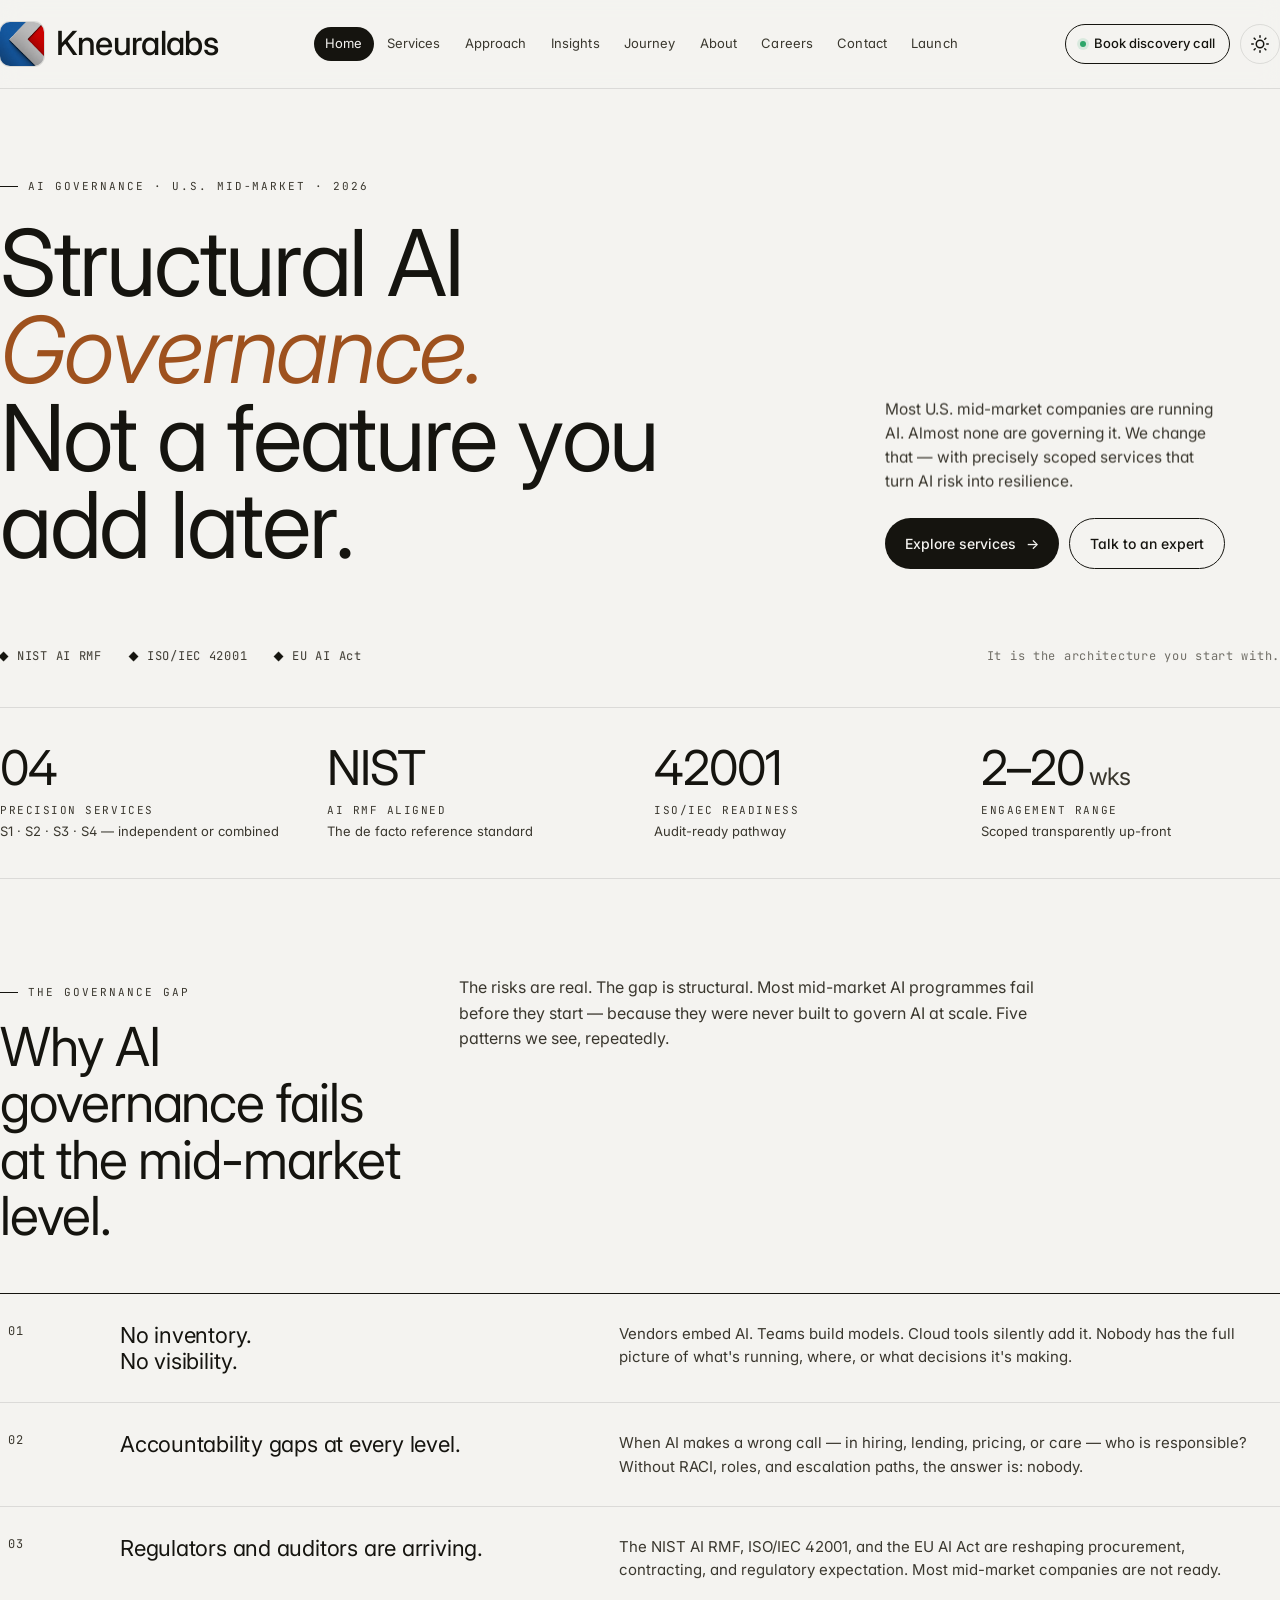
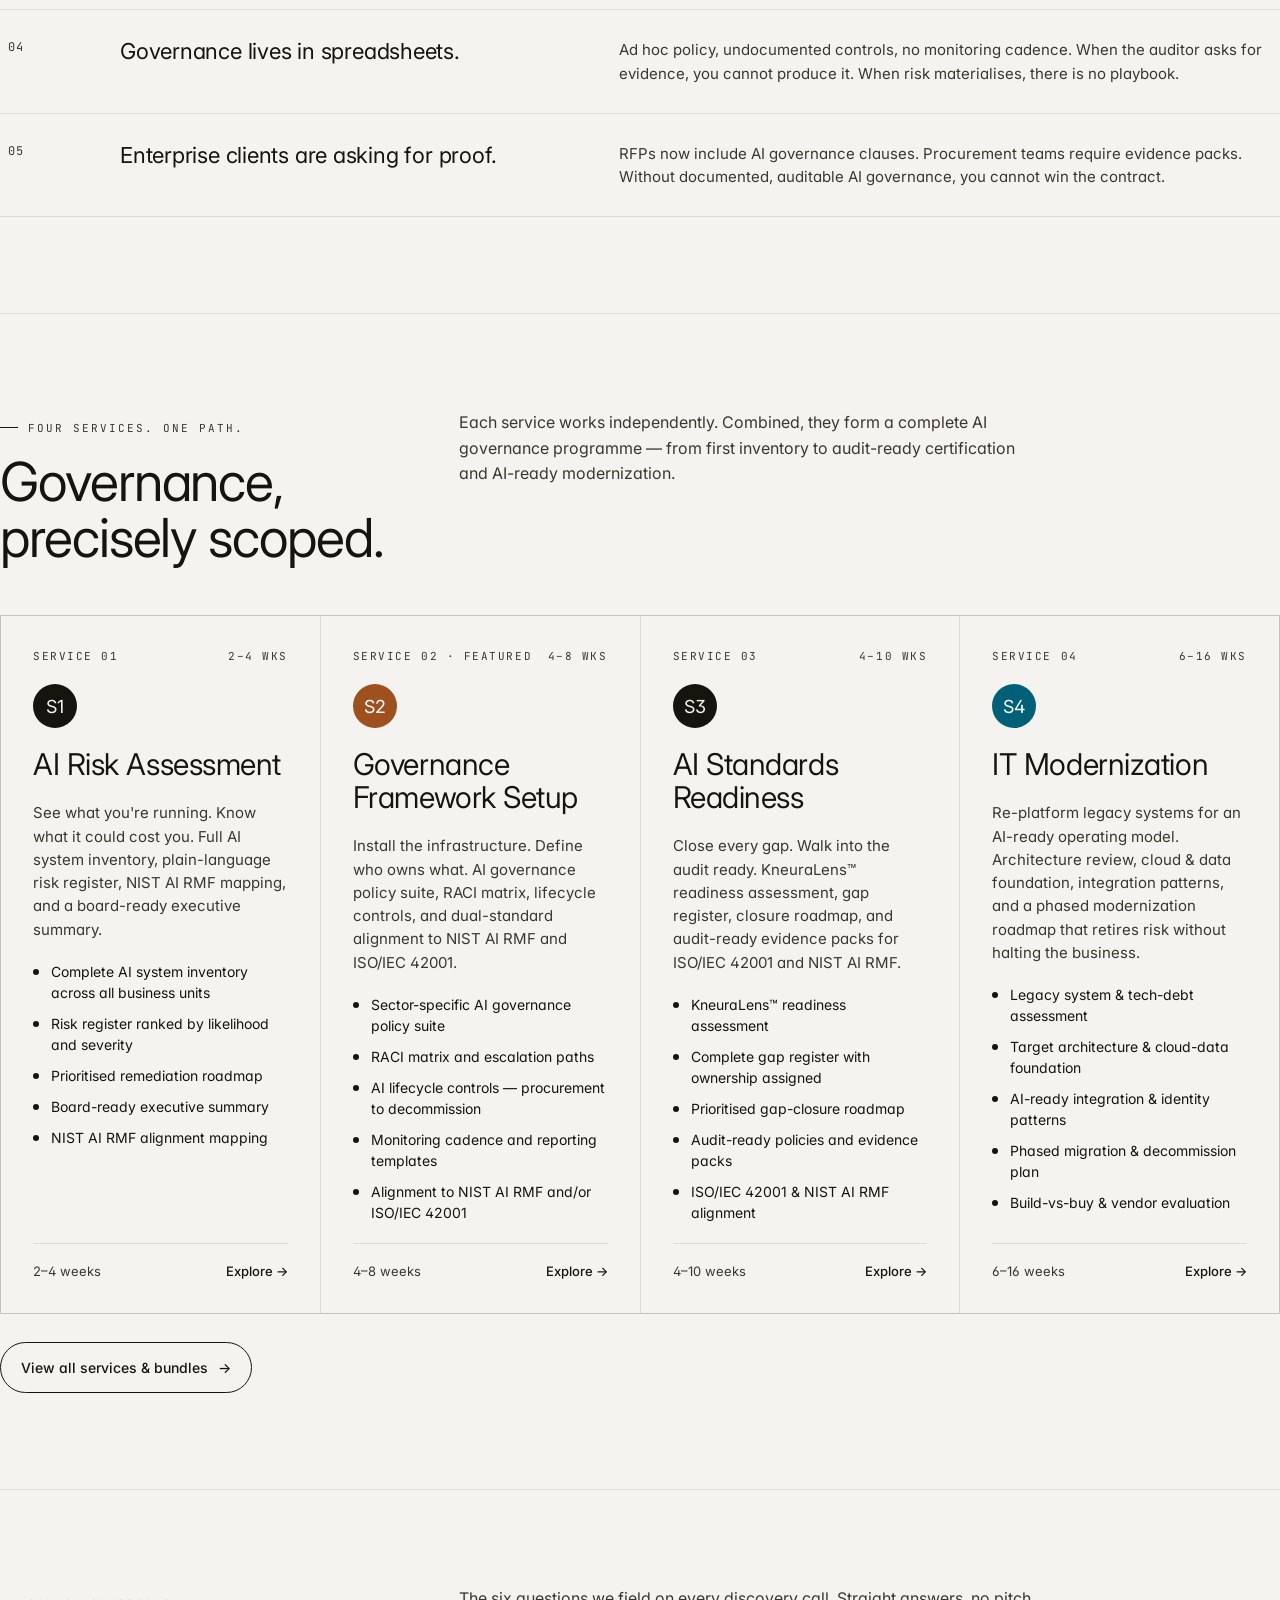
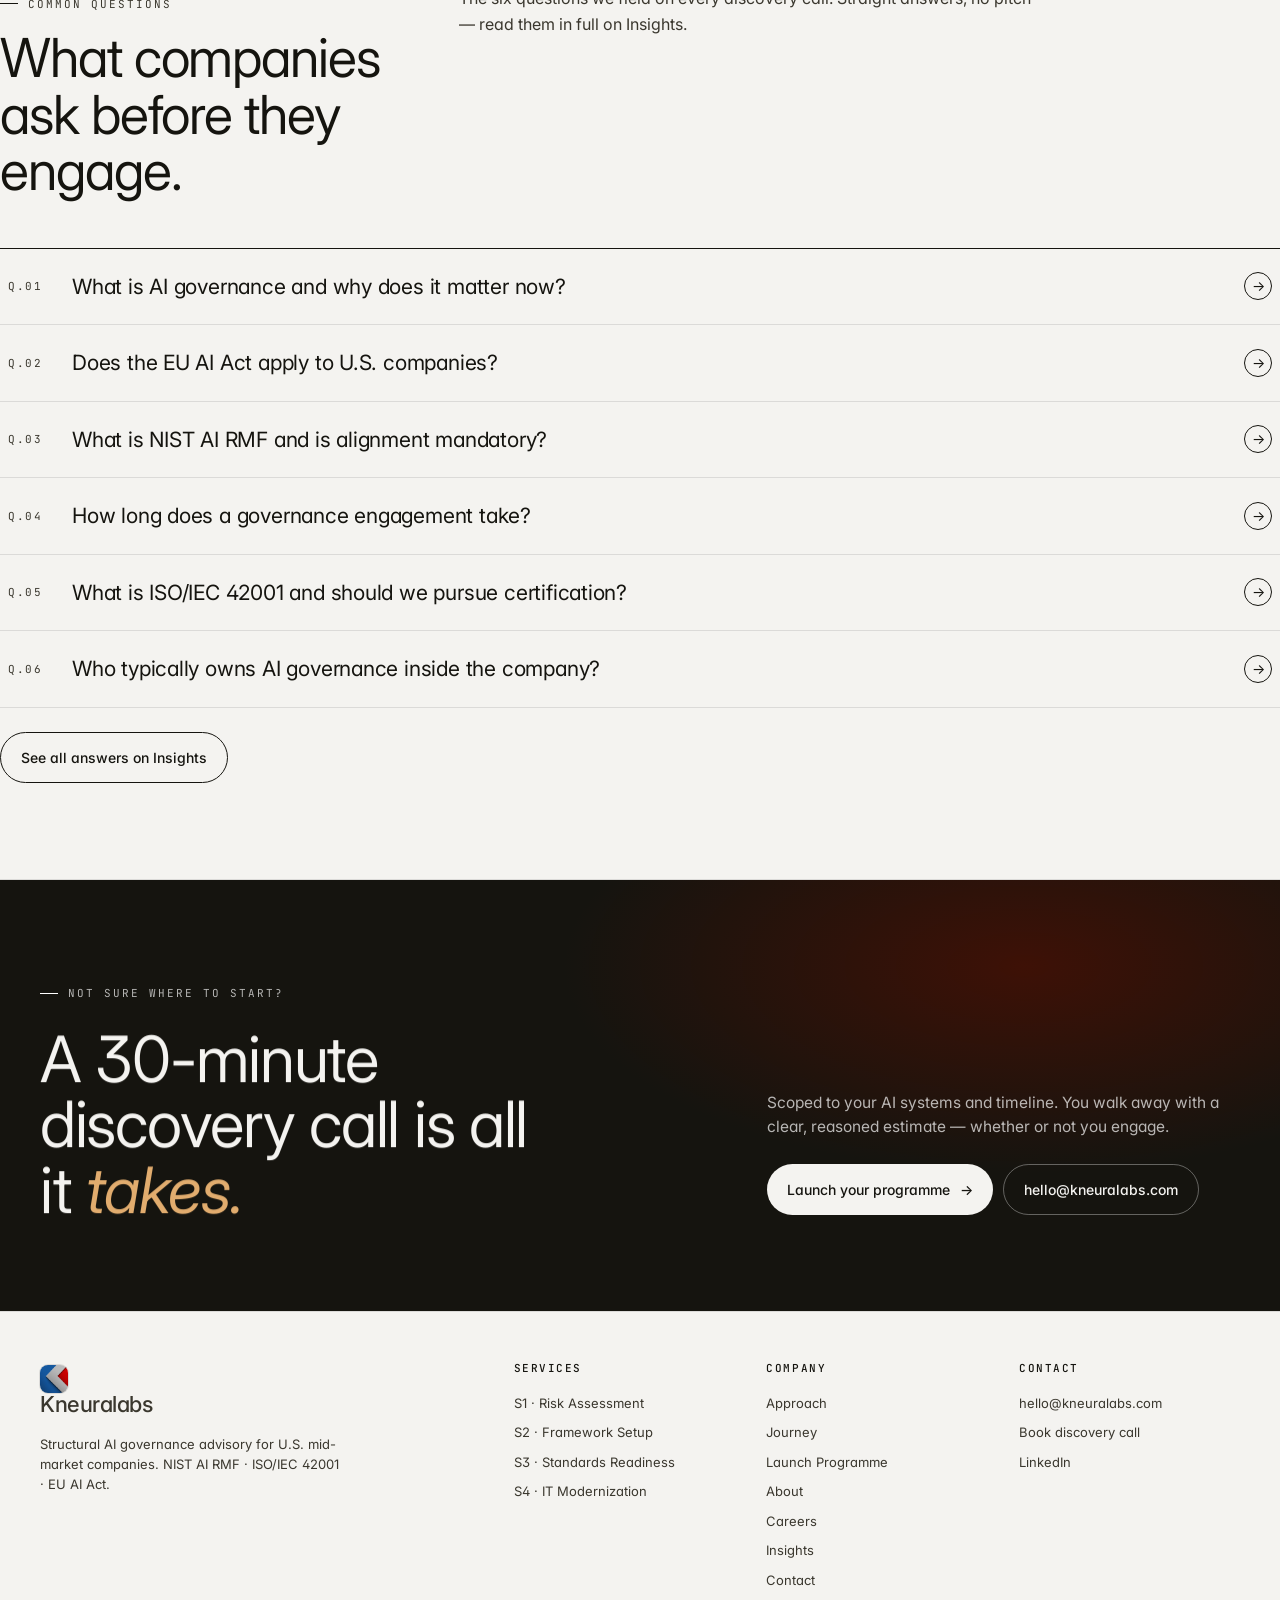
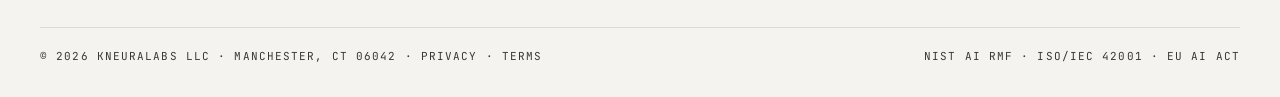
==== index.html @ 8d3093a5 "Redesign homepage Common questions as a scannable question index" ====
<!DOCTYPE html>
<html lang="en">
<head>
  <meta charset="UTF-8" />
  <script>!function(){try{var s=localStorage.getItem("theme");document.documentElement.setAttribute("data-theme",s||(window.matchMedia("(prefers-color-scheme: dark)").matches?"dark":"light"))}catch(e){document.documentElement.setAttribute("data-theme","light")}}()</script>
  <meta name="viewport" content="width=device-width, initial-scale=1.0, viewport-fit=cover" />
  <title>Kneuralabs | AI Governance Consulting for U.S. Mid-Market — NIST AI RMF · ISO/IEC 42001 · EU AI Act</title>
  <meta name="description" content="Kneuralabs is a structural AI governance advisory for U.S. mid-market companies. Four precisely scoped services — AI Risk Assessment, Governance Framework Setup, AI Standards Readiness, and IT Modernization — aligned to NIST AI RMF, ISO/IEC 42001, and the EU AI Act. Engagements 2–20 weeks, scoped transparently." />
  <meta name="keywords" content="AI governance, AI governance consulting, AI risk assessment, NIST AI RMF, ISO/IEC 42001, EU AI Act, AI governance framework, AI compliance, mid-market AI consulting, AI audit readiness, responsible AI, IT modernization" />
  <meta name="author" content="Kneuralabs LLC" />
  <meta name="robots" content="index, follow, max-image-preview:large, max-snippet:-1" />
  <meta name="theme-color" content="#F4F3F0" media="(prefers-color-scheme: light)" />
  <meta name="theme-color" content="#0B0C0F" media="(prefers-color-scheme: dark)" />
  <meta name="color-scheme" content="light dark" />
  <link rel="icon" href="favicon.ico" sizes="any" />
  <link rel="icon" type="image/png" href="assets/images/favicon-32.png" sizes="32x32" />
  <link rel="apple-touch-icon" href="assets/images/apple-touch-icon.png" />
  <link rel="canonical" href="https://www.kneuralabs.com/" />
  <meta property="og:type" content="website" />
  <meta property="og:site_name" content="Kneuralabs" />
  <meta property="og:url" content="https://www.kneuralabs.com/" />
  <meta property="og:title" content="Kneuralabs | Structural AI Governance for U.S. Mid-Market Companies" />
  <meta property="og:description" content="Structural AI governance advisory for U.S. mid-market companies. Four precisely scoped services aligned to NIST AI RMF · ISO/IEC 42001 · EU AI Act. Engagements 2–20 weeks." />
  <meta property="og:image" content="https://www.kneuralabs.com/assets/images/og-image.png" />
  <meta property="og:image:width" content="1200" />
  <meta property="og:image:height" content="630" />
  <meta name="twitter:card" content="summary_large_image" />
  <meta name="twitter:site" content="@kneuralabs" />
  <meta name="twitter:title" content="Kneuralabs | Structural AI Governance" />
  <meta name="twitter:description" content="AI governance advisory for U.S. mid-market companies. NIST AI RMF · ISO/IEC 42001 · EU AI Act. Engagements 2–20 weeks." />
  <meta name="twitter:image" content="https://www.kneuralabs.com/assets/images/og-image.png" />
  <link rel="preconnect" href="https://fonts.googleapis.com" />
  <link rel="preconnect" href="https://fonts.gstatic.com" crossorigin />
  <link rel="preload" as="style" href="https://fonts.googleapis.com/css2?family=Inter:ital,wght@0,300;0,400;0,500;0,600;0,700;1,300;1,400&family=JetBrains+Mono:wght@300;400;500&display=swap" />
  <link rel="stylesheet" href="https://fonts.googleapis.com/css2?family=Inter:ital,wght@0,300;0,400;0,500;0,600;0,700;1,300;1,400&family=JetBrains+Mono:wght@300;400;500&display=swap" media="print" onload="this.media='all'" />
  <noscript><link rel="stylesheet" href="https://fonts.googleapis.com/css2?family=Inter:ital,wght@0,300;0,400;0,500;0,600;0,700;1,300;1,400&family=JetBrains+Mono:wght@300;400;500&display=swap" /></noscript>
  <noscript><style>.sr,.reveal-char{opacity:1!important;transform:none!important;filter:none!important}</style></noscript>
  <link rel="stylesheet" href="css/variables.css" />
  <link rel="stylesheet" href="css/base.css" />
  <link rel="stylesheet" href="css/layout.css" />
  <link rel="stylesheet" href="css/components.css" />
  <link rel="stylesheet" href="css/sections.css" />
  <script type="application/ld+json">
  {
    "@context": "https://schema.org",
    "@graph": [
      {
        "@type": "Organization",
        "@id": "https://www.kneuralabs.com/#organization",
        "name": "Kneuralabs",
        "legalName": "Kneuralabs LLC",
        "url": "https://www.kneuralabs.com/",
        "logo": "https://www.kneuralabs.com/assets/images/logo.png",
        "image": "https://www.kneuralabs.com/assets/images/og-image.png",
        "description": "Kneuralabs is a structural AI governance advisory for U.S. mid-market companies, aligning programmes to NIST AI RMF, ISO/IEC 42001, and the EU AI Act.",
        "foundingDate": "2024",
        "founder": { "@type": "Person", "name": "Piyal Gupta", "jobTitle": "CEO" },
        "address": { "@type": "PostalAddress", "addressLocality": "Manchester", "addressRegion": "CT", "postalCode": "06042", "addressCountry": "US" },
        "sameAs": ["https://www.linkedin.com/company/kneuralabs"],
        "areaServed": { "@type": "Country", "name": "United States" },
        "knowsAbout": ["AI Governance", "NIST AI Risk Management Framework", "ISO/IEC 42001", "EU AI Act", "AI Risk Assessment", "AI Compliance", "AI Audit Readiness", "Responsible AI", "IT Modernization"],
        "contactPoint": { "@type": "ContactPoint", "email": "hello@kneuralabs.com", "contactType": "customer support", "areaServed": "US", "availableLanguage": ["English"] }
      },
      {
        "@type": "ProfessionalService",
        "@id": "https://www.kneuralabs.com/#service",
        "name": "Kneuralabs AI Governance Advisory",
        "url": "https://www.kneuralabs.com/",
        "provider": { "@id": "https://www.kneuralabs.com/#organization" },
        "serviceType": "AI Governance Consulting",
        "areaServed": { "@type": "Country", "name": "United States" },
        "hasOfferCatalog": {
          "@type": "OfferCatalog",
          "name": "AI Governance Services",
          "itemListElement": [
            { "@type": "Offer", "itemOffered": { "@type": "Service", "name": "S1 · AI Risk Assessment", "description": "Full AI system inventory, plain-language risk register, NIST AI RMF mapping, and board-ready executive summary. 2–4 weeks, standalone." } },
            { "@type": "Offer", "itemOffered": { "@type": "Service", "name": "S2 · Governance Framework Setup", "description": "Sector-specific AI governance policy suite, RACI matrix, lifecycle controls, monitoring cadence, and alignment to NIST AI RMF and/or ISO/IEC 42001. 4–8 weeks." } },
            { "@type": "Offer", "itemOffered": { "@type": "Service", "name": "S3 · AI Standards Readiness", "description": "KneuraLens readiness assessment, complete gap register, prioritised closure roadmap, and audit-ready evidence packs for ISO/IEC 42001 and NIST AI RMF. 4–10 weeks." } },
            { "@type": "Offer", "itemOffered": { "@type": "Service", "name": "S4 · IT Modernization", "description": "Re-platform legacy systems for an AI-ready operating model. Architecture review, cloud and data foundation, integration patterns, phased migration roadmap. 6–16 weeks." } }
          ]
        }
      },
      {
        "@type": "WebSite",
        "@id": "https://www.kneuralabs.com/#website",
        "url": "https://www.kneuralabs.com/",
        "name": "Kneuralabs",
        "description": "Structural AI governance advisory for U.S. mid-market companies.",
        "publisher": { "@id": "https://www.kneuralabs.com/#organization" },
        "inLanguage": "en-US"
      }
    ]
  }
  </script>
</head>
<body>
  <a class="skip-link" href="#main-content">Skip to main content</a>
  <header class="top"></header>

  <main id="main-content">

    <!-- Hero -->
    <div class="frame hero">
      <div class="hero-grid">
        <div>
          <div class="eyebrow"><span class="tick"></span> AI Governance · U.S. Mid-Market · 2026</div>
          <h1 class="display">Structural AI <em>Governance.</em><br>Not a feature you<br>add later.</h1>
        </div>
        <div>
          <p class="hero-side">Most U.S. mid-market companies are running AI. Almost none are governing it. We change that — with precisely scoped services that turn AI risk into resilience.</p>
          <div class="hero-actions">
            <a class="btn btn-primary" href="services.html">Explore services <span class="arr">&rarr;</span></a>
            <a class="btn btn-ghost" href="contact.html">Talk to an expert</a>
          </div>
        </div>
      </div>
      <div class="marks">
        <span><span class="sq"></span> NIST AI RMF</span>
        <span><span class="sq"></span> ISO/IEC 42001</span>
        <span><span class="sq"></span> EU AI Act</span>
        <span style="margin-left:auto;opacity:.7">It is the architecture you start with.</span>
      </div>
    </div>

    <!-- Stat strip -->
    <div class="frame stats">
      <div class="stats-grid">
        <div class="stat sr"><div class="n" data-count="04" data-count-label="04">04</div><div class="l">Precision services</div><div class="sub">S1 · S2 · S3 · S4 — independent or combined</div></div>
        <div class="stat sr"><div class="n">NIST</div><div class="l">AI RMF aligned</div><div class="sub">The de facto reference standard</div></div>
        <div class="stat sr"><div class="n">42001</div><div class="l">ISO/IEC readiness</div><div class="sub">Audit-ready pathway</div></div>
        <div class="stat sr"><div class="n">2–20<span style="font-size:24px;color:var(--ink-2)">&nbsp;wks</span></div><div class="l">Engagement range</div><div class="sub">Scoped transparently up-front</div></div>
      </div>
    </div>

    <!-- The governance gap -->
    <div class="frame section">
      <div class="section-head sr">
        <div>
          <div class="eyebrow"><span class="tick"></span> The governance gap</div>
          <h2 style="margin-top:18px">Why AI governance fails at the mid-market level.</h2>
        </div>
        <p>The risks are real. The gap is structural. Most mid-market AI programmes fail before they start — because they were never built to govern AI at scale. Five patterns we see, repeatedly.</p>
      </div>

      <div class="gaps">
        <div class="gap sr"><div class="idx">01</div>
          <h3>No inventory.<br>No visibility.</h3>
          <p>Vendors embed AI. Teams build models. Cloud tools silently add it. Nobody has the full picture of what's running, where, or what decisions it's making.</p>
        </div>
        <div class="gap sr"><div class="idx">02</div>
          <h3>Accountability gaps at every level.</h3>
          <p>When AI makes a wrong call — in hiring, lending, pricing, or care — who is responsible? Without RACI, roles, and escalation paths, the answer is: nobody.</p>
        </div>
        <div class="gap sr"><div class="idx">03</div>
          <h3>Regulators and auditors are arriving.</h3>
          <p>The NIST AI RMF, ISO/IEC 42001, and the EU AI Act are reshaping procurement, contracting, and regulatory expectation. Most mid-market companies are not ready.</p>
        </div>
        <div class="gap sr"><div class="idx">04</div>
          <h3>Governance lives in spreadsheets.</h3>
          <p>Ad hoc policy, undocumented controls, no monitoring cadence. When the auditor asks for evidence, you cannot produce it. When risk materialises, there is no playbook.</p>
        </div>
        <div class="gap sr"><div class="idx">05</div>
          <h3>Enterprise clients are asking for proof.</h3>
          <p>RFPs now include AI governance clauses. Procurement teams require evidence packs. Without documented, auditable AI governance, you cannot win the contract.</p>
        </div>
      </div>
    </div>

    <!-- Services -->
    <div class="frame section">
      <div class="section-head sr">
        <div>
          <div class="eyebrow"><span class="tick"></span> Four services. One path.</div>
          <h2 style="margin-top:18px">Governance, precisely scoped.</h2>
        </div>
        <p>Each service works independently. Combined, they form a complete AI governance programme — from first inventory to audit-ready certification and AI-ready modernization.</p>
      </div>

      <div class="services">
        <div class="svc sr">
          <div class="tag"><span>Service 01</span><span>2–4 wks</span></div>
          <div class="id">S1</div>
          <h3>AI Risk Assessment</h3>
          <p>See what you're running. Know what it could cost you. Full AI system inventory, plain-language risk register, NIST AI RMF mapping, and a board-ready executive summary.</p>
          <ul>
            <li>Complete AI system inventory across all business units</li>
            <li>Risk register ranked by likelihood and severity</li>
            <li>Prioritised remediation roadmap</li>
            <li>Board-ready executive summary</li>
            <li>NIST AI RMF alignment mapping</li>
          </ul>
          <div class="foot"><span>2–4 weeks</span><a href="services.html">Explore &rarr;</a></div>
        </div>

        <div class="svc feature sr">
          <div class="tag"><span>Service 02 · Featured</span><span>4–8 wks</span></div>
          <div class="id">S2</div>
          <h3>Governance Framework Setup</h3>
          <p>Install the infrastructure. Define who owns what. AI governance policy suite, RACI matrix, lifecycle controls, and dual-standard alignment to NIST AI RMF and ISO/IEC 42001.</p>
          <ul>
            <li>Sector-specific AI governance policy suite</li>
            <li>RACI matrix and escalation paths</li>
            <li>AI lifecycle controls — procurement to decommission</li>
            <li>Monitoring cadence and reporting templates</li>
            <li>Alignment to NIST AI RMF and/or ISO/IEC 42001</li>
          </ul>
          <div class="foot"><span>4–8 weeks</span><a href="services.html">Explore &rarr;</a></div>
        </div>

        <div class="svc sr">
          <div class="tag"><span>Service 03</span><span>4–10 wks</span></div>
          <div class="id">S3</div>
          <h3>AI Standards Readiness</h3>
          <p>Close every gap. Walk into the audit ready. KneuraLens&trade; readiness assessment, gap register, closure roadmap, and audit-ready evidence packs for ISO/IEC 42001 and NIST AI RMF.</p>
          <ul>
            <li>KneuraLens&trade; readiness assessment</li>
            <li>Complete gap register with ownership assigned</li>
            <li>Prioritised gap-closure roadmap</li>
            <li>Audit-ready policies and evidence packs</li>
            <li>ISO/IEC 42001 &amp; NIST AI RMF alignment</li>
          </ul>
          <div class="foot"><span>4–10 weeks</span><a href="services.html">Explore &rarr;</a></div>
        </div>

        <div class="svc sr">
          <div class="tag"><span>Service 04</span><span>6–16 wks</span></div>
          <div class="id" style="background:var(--accent-2);color:var(--on-accent)">S4</div>
          <h3>IT Modernization</h3>
          <p>Re-platform legacy systems for an AI-ready operating model. Architecture review, cloud &amp; data foundation, integration patterns, and a phased modernization roadmap that retires risk without halting the business.</p>
          <ul>
            <li>Legacy system &amp; tech-debt assessment</li>
            <li>Target architecture &amp; cloud-data foundation</li>
            <li>AI-ready integration &amp; identity patterns</li>
            <li>Phased migration &amp; decommission plan</li>
            <li>Build-vs-buy &amp; vendor evaluation</li>
          </ul>
          <div class="foot"><span>6–16 weeks</span><a href="services.html">Explore &rarr;</a></div>
        </div>
      </div>

      <div style="margin-top:28px" class="sr"><a class="btn btn-ghost" href="services.html">View all services &amp; bundles <span class="arr">&rarr;</span></a></div>
    </div>

    <!-- FAQ -->
    <div class="frame section" id="faq">
      <div class="section-head sr">
        <div>
          <div class="eyebrow"><span class="tick"></span> Common questions</div>
          <h2 style="margin-top:18px">What companies ask before they engage.</h2>
        </div>
        <p>The six questions we field on every discovery call. Straight answers, no pitch — read them in full on Insights.</p>
      </div>

      <nav class="q-index" aria-label="Common questions">
        <a href="insights.html"><span class="qn">Q.01</span><span class="qt">What is AI governance and why does it matter now?</span><span class="go">&rarr;</span></a>
        <a href="insights.html"><span class="qn">Q.02</span><span class="qt">Does the EU AI Act apply to U.S. companies?</span><span class="go">&rarr;</span></a>
        <a href="insights.html"><span class="qn">Q.03</span><span class="qt">What is NIST AI RMF and is alignment mandatory?</span><span class="go">&rarr;</span></a>
        <a href="insights.html"><span class="qn">Q.04</span><span class="qt">How long does a governance engagement take?</span><span class="go">&rarr;</span></a>
        <a href="insights.html"><span class="qn">Q.05</span><span class="qt">What is ISO/IEC 42001 and should we pursue certification?</span><span class="go">&rarr;</span></a>
        <a href="insights.html"><span class="qn">Q.06</span><span class="qt">Who typically owns AI governance inside the company?</span><span class="go">&rarr;</span></a>
      </nav>

      <div class="hero-actions">
        <a class="btn btn-ghost" href="insights.html">See all answers on Insights</a>
      </div>
    </div>

    <!-- CTA -->
    <div class="cta-strip">
      <div class="frame cta-grid">
        <div>
          <div class="eyebrow" style="color:rgba(255,255,255,.69)"><span class="tick" style="background:#fff"></span> Not sure where to start?</div>
          <h2 style="margin-top:18px">A 30-minute<br>discovery call is all<br>it <em>takes.</em></h2>
        </div>
        <div>
          <p>Scoped to your AI systems and timeline. You walk away with a clear, reasoned estimate — whether or not you engage.</p>
          <div class="hero-actions">
            <a class="btn btn-primary" href="contact.html">Launch your programme <span class="arr">&rarr;</span></a>
            <a class="btn btn-ghost" href="mailto:hello@kneuralabs.com">hello@kneuralabs.com</a>
          </div>
        </div>
      </div>
    </div>

  </main>

  <footer class="footer"></footer>

  <script src="js/components.js"></script>
  <script src="js/scroll.js" defer></script>
</body>
</html>
---- css/variables.css ----
/* ============================================================
   Kneuralabs — Design tokens
   Editorial / structural system. Warm paper-and-ink palette,
   sienna accent, Inter + JetBrains Mono.
   ============================================================ */

:root {
  /* ── Surface & ink ── */
  --paper:    #F4F3F0;
  --paper-2:  #ECEAE4;
  --ink:      #15140F;
  --ink-2:    #3A372E;
  --rule:     rgba(0, 0, 0, 0.10);

  /* ── Accent ── */
  --accent:    oklch(0.52 0.12 50);    /* warm sienna */
  --accent-2:  oklch(0.45 0.09 220);   /* deep slate-blue */
  --on-accent: #FFFFFF;

  /* ── Interaction overlays ── */
  --hover-fill:   rgba(0, 0, 0, 0.05);
  --hover-fill-2: rgba(0, 0, 0, 0.08);
  --focus-ring:   color-mix(in oklab, var(--accent) 32%, transparent);
  --shadow-card:  0 1px 2px rgba(0,0,0,.04), 0 8px 24px -16px rgba(0,0,0,.18);

  /* ── Type ── */
  --serif: "Inter", ui-sans-serif, system-ui, -apple-system, sans-serif;
  --sans:  "Inter", ui-sans-serif, system-ui, -apple-system, sans-serif;
  --mono:  "JetBrains Mono", ui-monospace, SFMono-Regular, monospace;

  /* ── Motion ── */
  --ease-out:    cubic-bezier(.22, 1, .36, 1);
  --ease-in-out: cubic-bezier(.83, 0, .17, 1);
  --ease-spring: cubic-bezier(.34, 1.56, .64, 1);
  --ease-soft:   cubic-bezier(.16, 1, .3, 1);

  --dur-xs: 220ms;
  --dur-s:  360ms;
  --dur-m:  620ms;
  --dur-l:  900ms;
  --dur-xl: 1400ms;

  --nav-height: 96px;

  color-scheme: light;
}

/* ── Dark surface ── */
html[data-theme="dark"] {
  --paper:    #0B0C0F;
  --paper-2:  #16181D;
  --ink:      #EDEBE4;
  --ink-2:    #A09C92;
  --rule:     rgba(255, 255, 255, 0.10);

  --accent:    oklch(0.68 0.13 50);
  --accent-2:  oklch(0.62 0.10 220);
  --on-accent: #FFFFFF;

  --hover-fill:   rgba(255, 255, 255, 0.06);
  --hover-fill-2: rgba(255, 255, 255, 0.10);
  --focus-ring:   color-mix(in oklab, var(--accent) 45%, transparent);
  --shadow-card:  0 1px 0 rgba(255,255,255,.04) inset, 0 12px 36px -20px rgba(0,0,0,.6);

  color-scheme: dark;
}
---- css/base.css ----
/* ============================================================
   Kneuralabs — Base / reset
   ============================================================ */

* { box-sizing: border-box; }

html, body {
  margin: 0;
  padding: 0;
  background: var(--paper);
  color: var(--ink);
  font-family: var(--sans);
  font-feature-settings: "ss01", "cv11";
}

html {
  scroll-behavior: smooth;
  -webkit-text-size-adjust: 100%;
  scroll-padding-top: calc(var(--nav-height) + 12px);
}

html, body { overflow-x: clip; max-width: 100%; }

body {
  font-size: 16px;
  line-height: 1.5;
  -webkit-font-smoothing: antialiased;
  -moz-osx-font-smoothing: grayscale;
  transition: background-color 420ms var(--ease-out), color 420ms var(--ease-out);
}

a { color: inherit; text-decoration: none; }

img { max-width: 100%; display: block; }

::selection { background: var(--ink); color: var(--paper); }
html[data-theme="dark"] ::selection { background: var(--accent); color: var(--on-accent); }

h1, h2, h3, h4, p { margin: 0; }

:focus-visible {
  outline: 2px solid var(--accent);
  outline-offset: 3px;
}

/* ── Frame / container ── */
.frame {
  max-width: 1440px;
  margin: 0 auto;
  padding: 0 40px;
}
@media (max-width: 980px) { .frame { padding: 0 28px; } }
@media (max-width: 720px) { .frame { padding: 0 24px; } }
@media (max-width: 480px) { .frame { padding: 0 22px; } }

/* ── Skip link ── */
.skip-link {
  position: absolute;
  left: -9999px;
  top: 0;
  z-index: 100;
  background: var(--ink);
  color: var(--paper);
  padding: 12px 18px;
  font-family: var(--mono);
  font-size: 12px;
  letter-spacing: .08em;
}
.skip-link:focus { left: 12px; top: 12px; }

/* ── Scroll progress ── */
.scroll-progress {
  position: fixed;
  top: 0; left: 0;
  height: 2px;
  width: 100%;
  background: var(--accent);
  transform: scaleX(0);
  transform-origin: 0 50%;
  z-index: 60;
  pointer-events: none;
}

main { position: relative; }

/* ── Reduced motion ── */
@media (prefers-reduced-motion: reduce) {
  html { scroll-behavior: auto; }
  *, *::before, *::after {
    animation-duration: .001ms !important;
    animation-iteration-count: 1 !important;
    transition-duration: .001ms !important;
  }
  .sr, .reveal-char { opacity: 1 !important; transform: none !important; filter: none !important; }
}
---- css/layout.css ----
/* ============================================================
   Kneuralabs — Layout scaffolding
   ============================================================ */

/* Eyebrow / kicker */
.eyebrow {
  display: inline-flex;
  align-items: center;
  gap: 10px;
  font-family: var(--mono);
  font-size: 11px;
  letter-spacing: .18em;
  text-transform: uppercase;
  color: var(--ink-2);
}
.eyebrow .tick { width: 18px; height: 1px; background: var(--ink); }

/* Section rhythm */
.section {
  padding: 96px 0;
  border-bottom: 1px solid var(--rule);
}
.section-head {
  display: grid;
  grid-template-columns: 1fr 2fr;
  gap: 48px;
  margin-bottom: 48px;
}
.section-head h2 {
  font-family: var(--serif);
  font-weight: 380;
  font-size: clamp(32px, 4.2vw, 56px);
  letter-spacing: -.02em;
  line-height: 1.05;
}
.section-head p {
  font-size: 16px;
  color: var(--ink-2);
  max-width: 58ch;
  line-height: 1.6;
}

/* Sub-page hero (Services / Approach / Insights / general inner pages) */
.svc-hero {
  padding: 96px 0 56px;
  border-bottom: 1px solid var(--rule);
}
.svc-hero h1 {
  font-family: var(--serif);
  font-weight: 380;
  font-size: clamp(40px, 6vw, 84px);
  letter-spacing: -.025em;
  margin: 18px 0 0;
  line-height: 1;
  text-wrap: balance;
}
.svc-hero h1 em { font-style: italic; color: var(--accent); }
.svc-hero .lede {
  max-width: 60ch;
  color: var(--ink-2);
  font-size: 17px;
  line-height: 1.55;
  margin-top: 24px;
}

@media (max-width: 820px) {
  .section { padding: 64px 0; }
  .section-head { grid-template-columns: 1fr; gap: 14px; margin-bottom: 36px; }
  .svc-hero { padding: 64px 0 40px; }
}
@media (max-width: 600px) {
  .section { padding: 52px 0; }
}

/* ── Responsive polish ──────────────────────────────────────
   Tablet, large-desktop, small-phone and landscape refinement
   so every device / orientation reads cleanly.
   ─────────────────────────────────────────────────────────── */

/* Roomier gutters and a wider measure on large desktops */
@media (min-width: 1600px) {
  .frame { max-width: 1560px; padding: 0 56px; }
}

/* Tablet portrait — keep headings from crowding the gutter */
@media (min-width: 821px) and (max-width: 1080px) {
  .section-head { gap: 36px; }
}

/* Small phones — tighter rhythm, no clipped headlines */
@media (max-width: 380px) {
  .frame { padding: 0 20px; }
  .section { padding: 44px 0; }
  .svc-hero { padding: 52px 0 34px; }
}

/* Directional reveals translate vertically on narrow screens
   so nothing slides in from off-canvas on a phone. */
@media (max-width: 720px) {
  .sr-left, .sr-right { transform: translate3d(0, 20px, 0); }
}

/* Landscape phones / short viewports — reclaim vertical space.
   Also keeps content clear of the Dynamic Island / rounded corners
   on iPhone Pro models, where landscape width exceeds the portrait
   mobile breakpoint and would otherwise lose the safe-area gutters. */
@media (orientation: landscape) and (max-height: 560px) {
  .hero { padding: 40px 0 32px; }
  .svc-hero { padding: 44px 0 32px; }
  .section { padding: 44px 0; }
  .cta-strip { padding: 48px 0; }
  .marks { margin-top: 28px; }
  .mobile-menu { padding-top: 64px; gap: 0; }
  .mobile-menu a { padding: 9px 0; font-size: 19px; }
  .frame {
    padding-left: max(28px, env(safe-area-inset-left, 0px));
    padding-right: max(28px, env(safe-area-inset-right, 0px));
  }
  footer.footer { padding-bottom: calc(28px + env(safe-area-inset-bottom, 0px)); }
}
---- css/components.css ----
/* ============================================================
   Kneuralabs — Components
   Header, nav, buttons, FAQ, footer, forms, theme toggle.
   ============================================================ */

/* ── Header ── */
header.top {
  position: sticky;
  top: 0;
  z-index: 50;
  background: var(--paper);
  background: color-mix(in oklab, var(--paper) 92%, transparent);
  backdrop-filter: blur(10px);
  -webkit-backdrop-filter: blur(10px);
  border-bottom: 1px solid var(--rule);
  transition: background-color 420ms var(--ease-out), border-color 420ms var(--ease-out);
}
html[data-theme="dark"] header.top {
  background: var(--paper);
  background: color-mix(in oklab, var(--paper) 78%, transparent);
  border-bottom-color: rgba(255,255,255,.08);
}
header.top.scrolled { box-shadow: 0 1px 0 var(--rule); }

.topbar {
  display: flex;
  align-items: center;
  justify-content: space-between;
  min-height: 88px;
  gap: 18px;
  padding: 16px 0;
}

.brand {
  display: flex;
  align-items: center;
  gap: 12px;
  font-family: var(--serif);
  font-size: clamp(24px, 2.6vw, 34px);
  font-weight: 500;
  letter-spacing: -.02em;
  line-height: 1;
  flex: none;
}
.brand-img {
  display: block;
  width: clamp(34px, 3.4vw, 44px);
  height: clamp(34px, 3.4vw, 44px);
  border-radius: 10px;
  object-fit: cover;
  flex: none;
  box-shadow: 0 0 0 1px var(--rule);
  transition: transform var(--dur-l) var(--ease-out);
}
html[data-theme="dark"] .brand-img { box-shadow: 0 0 0 1px rgba(255,255,255,.14); }
.brand:hover .brand-img { transform: rotate(-12deg) scale(1.06); }

nav.primary {
  display: flex;
  gap: 2px;
  font-size: 13px;
  letter-spacing: .01em;
  min-width: 0;
  flex-wrap: nowrap;
}
nav.primary a {
  display: inline-flex;
  align-items: center;
  color: var(--ink-2);
  padding: 7px 11px;
  border-radius: 999px;
  white-space: nowrap;
  transition: color var(--dur-xs) var(--ease-out), background-color var(--dur-xs) var(--ease-out);
}
@media (max-width: 1240px) {
  nav.primary { font-size: 12.5px; }
  nav.primary a { padding: 7px 9px; }
  .cta-mini { padding: 8px 12px; }
}
nav.primary a:hover { color: var(--ink); background: var(--hover-fill-2); }
nav.primary a.active { color: var(--paper); background: var(--ink); }
html[data-theme="dark"] nav.primary a.active { background: var(--ink); color: var(--paper); }

.cta-mini {
  display: inline-flex;
  align-items: center;
  gap: 8px;
  padding: 9px 14px;
  border: 1px solid var(--ink);
  border-radius: 999px;
  font-size: 13px;
  font-weight: 500;
  white-space: nowrap;
  transition: background-color var(--dur-xs) var(--ease-out), color var(--dur-xs) var(--ease-out), border-color var(--dur-xs) var(--ease-out);
}
.cta-mini:hover { background: var(--ink); color: var(--paper); }
html[data-theme="dark"] .cta-mini { border-color: rgba(255,255,255,.32); }
html[data-theme="dark"] .cta-mini:hover { background: var(--ink); color: var(--paper); border-color: var(--ink); }
.cta-mini .dot {
  width: 6px; height: 6px;
  border-radius: 50%;
  background: #2ea66a;
  box-shadow: 0 0 0 3px #2ea66a22;
}

/* ── Buttons ── */
.btn {
  display: inline-flex;
  align-items: center;
  gap: 10px;
  padding: 14px 20px;
  border-radius: 999px;
  font-size: 14px;
  font-weight: 500;
  cursor: pointer;
  border: 0;
  will-change: transform;
  transition: transform var(--dur-s) var(--ease-out), background-color var(--dur-s) var(--ease-out), color var(--dur-s) var(--ease-out), border-color var(--dur-s) var(--ease-out);
}
.btn:hover { transform: translateY(-1px) scale(1.01); }
.btn:active { transform: translateY(0) scale(.99); transition-duration: 120ms; }
.btn-primary { background: var(--ink); color: var(--paper); }
.btn-primary:hover { background: var(--accent); color: var(--on-accent); }
.btn-ghost { border: 1px solid var(--ink); color: var(--ink); }
.btn-ghost:hover { background: var(--ink); color: var(--paper); }
html[data-theme="dark"] .btn-primary { background: var(--ink); color: var(--paper); }
html[data-theme="dark"] .btn-primary:hover { background: var(--accent); color: var(--on-accent); }
html[data-theme="dark"] .btn-ghost { border-color: rgba(255,255,255,.30); color: var(--ink); }
html[data-theme="dark"] .btn-ghost:hover { background: var(--ink); color: var(--paper); }
.btn-block { width: 100%; justify-content: center; }
.arr { transition: transform .25s var(--ease-out); }
.btn:hover .arr, .cta-mini:hover .arr { transform: translateX(4px); }
.btn-spinner {
  width: 14px; height: 14px;
  border: 2px solid currentColor;
  border-right-color: transparent;
  border-radius: 50%;
  display: inline-block;
  animation: spin .6s linear infinite;
}
@keyframes spin { to { transform: rotate(360deg); } }

/* ── FAQ / details ── */
.faq {
  display: grid;
  grid-template-columns: 1fr;
  border-top: 1px solid var(--ink);
}
details { border-bottom: 1px solid var(--rule); }
details summary {
  list-style: none;
  cursor: pointer;
  display: grid;
  grid-template-columns: 40px 1fr 40px;
  gap: 20px;
  align-items: center;
  padding: 24px 8px;
  font-family: var(--serif);
  font-weight: 400;
  font-size: 22px;
  letter-spacing: -.01em;
}
details summary::-webkit-details-marker { display: none; }
details summary .qn {
  font-family: var(--mono);
  font-size: 11px;
  letter-spacing: .14em;
  color: var(--ink-2);
}
details summary .pm {
  width: 28px; height: 28px;
  border-radius: 50%;
  border: 1px solid var(--ink);
  display: flex;
  align-items: center;
  justify-content: center;
  font-size: 14px;
  line-height: 0;
  transition: transform var(--dur-s) var(--ease-spring), background-color var(--dur-xs), color var(--dur-xs);
}
html[data-theme="dark"] details summary .pm { border-color: rgba(255,255,255,.30); }
details[open] summary .pm { background: var(--ink); color: var(--paper); transform: rotate(45deg); }
details .body {
  padding: 0 8px 28px 68px;
  color: var(--ink-2);
  max-width: 80ch;
  font-size: 15.5px;
  line-height: 1.65;
  animation: faqOpen var(--dur-m) var(--ease-out) both;
}
@keyframes faqOpen { from { opacity: 0; transform: translateY(-6px); } to { opacity: 1; transform: none; } }
@media (max-width: 720px) {
  details summary { grid-template-columns: 28px 1fr 28px; gap: 14px; font-size: 18px; }
  details .body { padding: 0 8px 24px 50px; }
}

/* ── Question index (homepage FAQ teaser) ── */
.q-index { border-top: 1px solid var(--ink); }
.q-index a {
  display: grid;
  grid-template-columns: 44px 1fr 28px;
  gap: 20px;
  align-items: center;
  padding: 22px 8px;
  border-bottom: 1px solid var(--rule);
  text-decoration: none;
  color: var(--ink);
  transition: padding-left var(--dur-s) var(--ease-spring), background-color var(--dur-xs) var(--ease-out);
}
.q-index a:hover, .q-index a:focus-visible { background: var(--paper-2); padding-left: 16px; outline: none; }
.q-index .qn { font-family: var(--mono); font-size: 11px; letter-spacing: .14em; color: var(--ink-2); }
.q-index .qt { font-family: var(--serif); font-weight: 400; font-size: 21px; letter-spacing: -.01em; }
.q-index .go {
  width: 28px; height: 28px;
  border-radius: 50%;
  border: 1px solid var(--ink);
  display: flex;
  align-items: center;
  justify-content: center;
  font-size: 14px;
  line-height: 0;
  transition: background-color var(--dur-xs) var(--ease-out), color var(--dur-xs) var(--ease-out), transform var(--dur-s) var(--ease-spring);
}
.q-index a:hover .go, .q-index a:focus-visible .go { background: var(--ink); color: var(--paper); transform: translateX(2px); }
html[data-theme="dark"] .q-index .go { border-color: rgba(255,255,255,.30); }
@media (max-width: 720px) {
  .q-index a { grid-template-columns: 30px 1fr 24px; gap: 14px; padding: 18px 2px; }
  .q-index a:hover, .q-index a:focus-visible { padding-left: 8px; }
  .q-index .qt { font-size: 17px; }
}

/* ── Footer ── */
footer.footer {
  padding: 48px 0 32px;
  font-size: 13px;
  color: var(--ink-2);
  border-top: 1px solid var(--rule);
}
.foot-grid {
  display: grid;
  grid-template-columns: 2fr 1fr 1fr 1fr;
  gap: 32px;
  padding-bottom: 32px;
  border-bottom: 1px solid var(--rule);
}
.foot-brand .brand { font-size: 22px; gap: 12px; margin-bottom: 14px; }
.foot-brand .brand .brand-img {
  width: 28px; height: 28px; border-radius: 8px;
}
.foot-tagline { max-width: 38ch; color: var(--ink-2); line-height: 1.55; }
.foot-col h4 {
  font-family: var(--mono);
  font-size: 11px;
  letter-spacing: .14em;
  text-transform: uppercase;
  color: var(--ink);
  margin: 0 0 12px;
  font-weight: 500;
}
.foot-col a { display: block; padding: 5px 0; color: var(--ink-2); }
.foot-col a:hover { color: var(--ink); }
.foot-meta {
  display: flex;
  justify-content: space-between;
  align-items: center;
  padding-top: 20px;
  flex-wrap: wrap;
  gap: 12px;
}
.foot-meta .mono { font-family: var(--mono); font-size: 11px; letter-spacing: .1em; }
.foot-meta a:hover { color: var(--ink); }
@media (max-width: 820px) {
  .foot-grid { grid-template-columns: 1fr 1fr; }
  .foot-brand { grid-column: 1 / -1; }
}
@media (max-width: 520px) { .foot-grid { grid-template-columns: 1fr; gap: 24px; } }

/* ── Form ── */
form.card {
  background: var(--paper-2);
  border: 1px solid var(--rule);
  padding: 32px;
  border-radius: 6px;
  display: flex;
  flex-direction: column;
  gap: 18px;
}
html[data-theme="dark"] form.card { border-color: rgba(255,255,255,.08); }
form.card h3 {
  font-family: var(--serif);
  font-weight: 400;
  font-size: 22px;
  letter-spacing: -.01em;
  margin: 0 0 4px;
}
.field { display: flex; flex-direction: column; gap: 6px; }
form.card label {
  font-family: var(--mono);
  font-size: 11px;
  letter-spacing: .14em;
  text-transform: uppercase;
  color: var(--ink-2);
}
.form-label-note { text-transform: none; letter-spacing: 0; opacity: .7; }
form.card input,
form.card select,
form.card textarea {
  background: var(--paper);
  border: 1px solid var(--rule);
  padding: 12px 14px;
  font: inherit;
  font-size: 14.5px;
  color: var(--ink);
  border-radius: 4px;
  transition: border-color var(--dur-xs) var(--ease-out), box-shadow var(--dur-xs) var(--ease-out);
}
html[data-theme="dark"] form.card input,
html[data-theme="dark"] form.card select,
html[data-theme="dark"] form.card textarea { border-color: rgba(255,255,255,.10); }
form.card input::placeholder,
form.card textarea::placeholder { color: var(--ink-2); opacity: .7; }
form.card input:focus,
form.card select:focus,
form.card textarea:focus {
  outline: none;
  border-color: var(--ink);
  box-shadow: 0 0 0 3px var(--focus-ring);
}
form.card textarea { resize: vertical; min-height: 96px; }
.row2 { display: grid; grid-template-columns: 1fr 1fr; gap: 14px; }
@media (max-width: 540px) { .row2 { grid-template-columns: 1fr; } }
form.card button[type="submit"] {
  margin-top: 6px;
  background: var(--ink);
  color: var(--paper);
  border: 0;
  padding: 14px 18px;
  border-radius: 999px;
  font: inherit;
  font-size: 14px;
  font-weight: 500;
  cursor: pointer;
  display: inline-flex;
  align-items: center;
  justify-content: center;
  gap: 10px;
  transition: background-color var(--dur-s) var(--ease-out), transform var(--dur-s) var(--ease-out);
}
form.card button[type="submit"]:hover { background: var(--accent); color: var(--on-accent); transform: translateY(-1px); }
form.card button[disabled] { opacity: .7; cursor: progress; }
.form-note { font-size: 12.5px; color: var(--ink-2); margin: 4px 0 0; line-height: 1.5; }
.form-success {
  display: flex;
  flex-direction: column;
  gap: 10px;
  padding: 28px 4px;
  text-align: left;
}
.form-success svg { stroke: var(--accent); }
.form-success h3 { font-family: var(--serif); font-size: 24px; font-weight: 400; margin: 4px 0 0; }
.form-success p { color: var(--ink-2); font-size: 15px; line-height: 1.6; }
.form-success a { color: var(--ink); font-weight: 500; text-decoration: underline; text-underline-offset: 3px; }

/* ── Header action cluster ── */
.topbar-actions {
  display: flex;
  align-items: center;
  gap: 10px;
  flex: none;
}

/* ── Theme toggle (header control) ── */
.theme-toggle {
  flex: none;
  width: 40px;
  height: 40px;
  border-radius: 50%;
  display: flex;
  align-items: center;
  justify-content: center;
  cursor: pointer;
  border: 1px solid var(--rule);
  background: transparent;
  color: var(--ink);
  transition: border-color var(--dur-s) var(--ease-out), background-color var(--dur-s) var(--ease-out), transform var(--dur-s) var(--ease-spring);
}
.theme-toggle:hover { transform: scale(1.06); border-color: var(--ink); background: var(--hover-fill); }
html[data-theme="dark"] .theme-toggle { border-color: rgba(255,255,255,.18); }
html[data-theme="dark"] .theme-toggle:hover { border-color: rgba(255,255,255,.40); }
.theme-toggle svg { width: 18px; height: 18px; }
.theme-toggle .icon-moon { display: none; }
html[data-theme="dark"] .theme-toggle .icon-sun { display: none; }
html[data-theme="dark"] .theme-toggle .icon-moon { display: block; }

/* ── Hamburger ── */
.hamburger {
  display: none;
  width: 44px;
  height: 44px;
  margin-right: -8px;
  border: 0;
  background: transparent;
  cursor: pointer;
  flex-direction: column;
  align-items: center;
  justify-content: center;
  gap: 5px;
  flex: none;
}
.hamburger span {
  width: 24px;
  height: 2px;
  border-radius: 2px;
  background: var(--ink);
}

/* ── Backdrop ── */
.nav-backdrop {
  position: fixed;
  inset: 0;
  background: rgba(0,0,0,.5);
  opacity: 0;
  pointer-events: none;
  transition: opacity var(--dur-s) var(--ease-out);
  z-index: 70;
}
.nav-backdrop.open { opacity: 1; pointer-events: auto; }

/* ── Mobile menu — full-screen overlay ── */
.mobile-menu {
  position: fixed;
  inset: 0;
  background: var(--paper);
  z-index: 71;
  display: flex;
  flex-direction: column;
  padding: 16px 28px calc(28px + env(safe-area-inset-bottom, 0px));
  overflow-y: auto;
  -webkit-overflow-scrolling: touch;
  opacity: 0;
  visibility: hidden;
  transform: translateY(-10px);
  transition: opacity var(--dur-s) var(--ease-out),
              transform var(--dur-m) var(--ease-out),
              visibility 0s linear var(--dur-m);
}
.mobile-menu.open {
  opacity: 1;
  visibility: visible;
  transform: none;
  transition: opacity var(--dur-s) var(--ease-out),
              transform var(--dur-m) var(--ease-out);
}

.mobile-menu-top {
  display: flex;
  align-items: center;
  justify-content: space-between;
  min-height: 56px;
  padding-bottom: 8px;
  border-bottom: 1px solid var(--rule);
}
.mobile-menu-top .brand { font-size: 24px; }
.mobile-menu-top .brand-img { width: 36px; height: 36px; }

.menu-close {
  position: relative;
  width: 44px;
  height: 44px;
  margin-right: -8px;
  border: 0;
  background: transparent;
  cursor: pointer;
  flex: none;
}
.menu-close span {
  position: absolute;
  left: 11px;
  top: 21px;
  width: 22px;
  height: 2px;
  border-radius: 2px;
  background: var(--ink);
}
.menu-close span:nth-child(1) { transform: rotate(45deg); }
.menu-close span:nth-child(2) { transform: rotate(-45deg); }

.mobile-nav {
  display: flex;
  flex-direction: column;
  margin: 8px 0 24px;
}
.mobile-nav a {
  display: flex;
  align-items: center;
  justify-content: space-between;
  font-family: var(--serif);
  font-size: clamp(24px, 7vw, 34px);
  font-weight: 400;
  letter-spacing: -.02em;
  color: var(--ink-2);
  padding: 15px 0;
  border-bottom: 1px solid var(--rule);
  transition: color var(--dur-xs) var(--ease-out);
}
.mobile-nav a::after {
  content: "\2192";
  font-family: var(--sans);
  font-size: 18px;
  opacity: 0;
  transform: translateX(-6px);
  transition: opacity var(--dur-s) var(--ease-out), transform var(--dur-s) var(--ease-out);
}
.mobile-nav a:hover,
.mobile-nav a:focus-visible,
.mobile-nav a.active { color: var(--ink); }
.mobile-nav a.active::after,
.mobile-nav a:hover::after { opacity: 1; transform: none; }

.mobile-menu .mobile-cta {
  margin-top: auto;
  display: flex;
  align-items: center;
  justify-content: center;
  gap: 8px;
  padding: 18px 22px;
  background: var(--ink);
  color: var(--paper);
  border-radius: 999px;
  font-family: var(--sans);
  font-size: 16px;
  font-weight: 500;
  transition: background-color var(--dur-s) var(--ease-out), color var(--dur-s) var(--ease-out);
}
html[data-theme="dark"] .mobile-menu .mobile-cta { background: var(--ink); color: var(--paper); }
.mobile-menu .mobile-cta:hover { background: var(--accent); color: var(--on-accent); }

/* Staggered entrance */
.mobile-menu .mobile-nav a,
.mobile-menu .mobile-cta {
  opacity: 0;
  transform: translateY(14px);
}
.mobile-menu.open .mobile-nav a,
.mobile-menu.open .mobile-cta {
  opacity: 1;
  transform: none;
  transition: opacity var(--dur-m) var(--ease-out), transform var(--dur-m) var(--ease-out);
}
.mobile-menu.open .mobile-nav a:nth-child(1) { transition-delay: 40ms; }
.mobile-menu.open .mobile-nav a:nth-child(2) { transition-delay: 70ms; }
.mobile-menu.open .mobile-nav a:nth-child(3) { transition-delay: 100ms; }
.mobile-menu.open .mobile-nav a:nth-child(4) { transition-delay: 130ms; }
.mobile-menu.open .mobile-nav a:nth-child(5) { transition-delay: 160ms; }
.mobile-menu.open .mobile-nav a:nth-child(6) { transition-delay: 190ms; }
.mobile-menu.open .mobile-nav a:nth-child(7) { transition-delay: 220ms; }
.mobile-menu.open .mobile-nav a:nth-child(8) { transition-delay: 250ms; }
.mobile-menu.open .mobile-nav a:nth-child(9) { transition-delay: 280ms; }
.mobile-menu.open .mobile-cta { transition-delay: 320ms; }

@media (max-width: 1080px) {
  nav.primary, .cta-mini { display: none; }
  .hamburger { display: flex; }
  .topbar { min-height: 64px; gap: 12px; }
  header.top { --nav-height: 64px; }
  .brand { font-size: clamp(20px, 5.6vw, 26px); min-width: 0; }
  .brand-img { width: 34px; height: 34px; }
}
---- css/sections.css ----
/* ============================================================
   Kneuralabs — Sections
   Hero, stats, gaps, services, deliverables, timeline,
   principles, contact, CTA strip, restyle helpers, motion.
   ============================================================ */

/* ── Hero ── */
.hero {
  padding: 80px 0 56px;
  border-bottom: 1px solid var(--rule);
}
.hero-grid {
  display: grid;
  grid-template-columns: 1.35fr .65fr;
  gap: 64px;
  align-items: end;
}
h1.display {
  font-family: var(--serif);
  font-weight: 380;
  font-size: clamp(48px, 7.2vw, 116px);
  line-height: .95;
  letter-spacing: -.025em;
  margin: 24px 0 0;
  text-wrap: balance;
}
h1.display em { font-style: italic; font-weight: 340; color: var(--accent); }
.hero-side {
  font-size: 15.5px;
  color: var(--ink-2);
  max-width: 34ch;
  line-height: 1.55;
}
.hero-actions { display: flex; gap: 10px; flex-wrap: wrap; margin-top: 24px; }

.marks {
  margin-top: 64px;
  display: flex;
  align-items: center;
  gap: 28px;
  flex-wrap: wrap;
  font-family: var(--mono);
  font-size: 12px;
  letter-spacing: .06em;
  color: var(--ink-2);
}
.marks span { display: inline-flex; align-items: center; gap: 10px; }
.marks .sq {
  width: 7px; height: 7px;
  background: var(--ink);
  transform: rotate(45deg);
  animation: tickPulse 2.4s var(--ease-in-out) infinite;
}
.marks span:nth-child(2) .sq { animation-delay: .4s; }
.marks span:nth-child(3) .sq { animation-delay: .8s; }
@keyframes tickPulse {
  0%, 100% { transform: rotate(45deg) scale(1); opacity: 1; }
  50% { transform: rotate(45deg) scale(1.25); opacity: .55; }
}

@media (max-width: 980px) { .hero-grid { grid-template-columns: 1fr; gap: 32px; } }
@media (max-width: 600px) {
  .hero { padding: 56px 0 40px; }
  .marks { margin-top: 40px; gap: 18px; }
  h1.display { font-size: clamp(33px, 8.8vw, 56px); }
}

/* ── Stat strip ── */
.stats { padding: 36px 0; border-bottom: 1px solid var(--rule); }
.stats-grid { display: grid; grid-template-columns: repeat(4, 1fr); gap: 28px; }
.stat .n {
  font-family: var(--serif);
  font-size: 48px;
  line-height: 1;
  letter-spacing: -.02em;
  font-weight: 400;
  display: inline-block;
}
.stat .l {
  font-family: var(--mono);
  font-size: 11px;
  letter-spacing: .14em;
  text-transform: uppercase;
  color: var(--ink-2);
  margin-top: 10px;
}
.stat .sub { font-size: 13px; color: var(--ink-2); margin-top: 4px; }
@media (max-width: 820px) { .stats-grid { grid-template-columns: repeat(2, 1fr); gap: 28px 20px; } }
@media (max-width: 420px) { .stat .n { font-size: 38px; } }

/* ── Gap list ── */
.gaps { border-top: 1px solid var(--ink); }
.gap {
  display: grid;
  grid-template-columns: 80px 1fr 1.4fr;
  gap: 32px;
  padding: 28px 8px;
  border-bottom: 1px solid var(--rule);
  transition: background-color var(--dur-s) var(--ease-out);
}
.gap:hover { background: var(--hover-fill); }
.gap .idx { font-family: var(--mono); font-size: 12px; letter-spacing: .1em; color: var(--ink-2); }
.gap h3 {
  font-family: var(--serif);
  font-weight: 400;
  font-size: 22px;
  letter-spacing: -.01em;
  line-height: 1.2;
}
.gap p { color: var(--ink-2); font-size: 15px; line-height: 1.55; }
@media (max-width: 820px) {
  .gap { grid-template-columns: 56px 1fr; gap: 14px; }
  .gap p { grid-column: 1 / -1; }
}

/* ── Service cards ── */
.services {
  display: grid;
  grid-template-columns: repeat(4, 1fr);
  gap: 1px;
  background: var(--rule);
  border: 1px solid var(--rule);
}
.svc {
  background: var(--paper);
  padding: 32px;
  position: relative;
  display: flex;
  flex-direction: column;
  gap: 20px;
  min-height: 520px;
  transition: transform var(--dur-s) var(--ease-out), background-color var(--dur-s) var(--ease-out), box-shadow var(--dur-s) var(--ease-out);
}
.svc:hover { background: var(--paper-2); transform: translateY(-2px); }
html[data-theme="dark"] .svc:hover { box-shadow: var(--shadow-card); }
.svc .tag {
  display: flex;
  align-items: center;
  justify-content: space-between;
  font-family: var(--mono);
  font-size: 11px;
  letter-spacing: .14em;
  text-transform: uppercase;
  color: var(--ink-2);
}
.svc .id {
  display: inline-flex;
  align-items: center;
  justify-content: center;
  width: 44px; height: 44px;
  border-radius: 50%;
  background: var(--ink);
  color: var(--paper);
  font-family: var(--serif);
  font-size: 18px;
  font-weight: 400;
  transition: transform var(--dur-s) var(--ease-spring);
}
html[data-theme="dark"] .svc .id { color: #0B0C0F; }
.svc.feature .id { background: var(--accent); color: var(--on-accent); }
.svc:hover .id { transform: scale(1.08) rotate(-3deg); }
.svc h3 {
  font-family: var(--serif);
  font-weight: 380;
  font-size: 30px;
  letter-spacing: -.015em;
  line-height: 1.1;
}
.svc > p { color: var(--ink-2); font-size: 15px; line-height: 1.55; }
.svc ul {
  list-style: none;
  margin: 0; padding: 0;
  display: flex;
  flex-direction: column;
  gap: 10px;
  font-size: 14px;
  color: var(--ink);
}
.svc ul li { display: flex; gap: 12px; align-items: baseline; }
.svc ul li::before {
  content: "";
  width: 6px; height: 6px;
  border-radius: 50%;
  background: var(--ink);
  flex: none;
  transform: translateY(-2px);
}
.svc .foot {
  margin-top: auto;
  display: flex;
  align-items: center;
  justify-content: space-between;
  border-top: 1px solid var(--rule);
  padding-top: 18px;
  font-size: 13px;
  color: var(--ink-2);
}
.svc .foot a { display: inline-flex; align-items: center; gap: 8px; color: var(--ink); font-weight: 500; position: relative; }
.svc .foot a::after {
  content: "";
  position: absolute;
  left: 0; right: 100%;
  bottom: -3px;
  height: 1px;
  background: currentColor;
  transition: right var(--dur-m) var(--ease-out);
}
.svc:hover .foot a::after { right: 0; }
@media (max-width: 1180px) { .services { grid-template-columns: repeat(2, 1fr); } .svc { min-height: 460px; } }
@media (max-width: 640px) { .services { grid-template-columns: 1fr; } .svc { min-height: 0; } }

/* ── Services page rows ── */
.svc-row { padding: 64px 0; border-bottom: 1px solid var(--rule); }
.svc-row-grid { display: grid; grid-template-columns: .9fr 1.1fr; gap: 64px; }
.svc-row .id-big {
  font-family: var(--serif);
  font-size: 140px;
  line-height: .85;
  letter-spacing: -.03em;
  color: var(--accent);
  font-weight: 300;
}
.svc-row h2 {
  font-family: var(--serif);
  font-weight: 380;
  font-size: 42px;
  letter-spacing: -.02em;
  margin: 8px 0 14px;
  line-height: 1.08;
}
.svc-row .lede {
  font-size: 18px;
  line-height: 1.55;
  color: var(--ink);
  max-width: 48ch;
  margin: 0 0 20px;
}
.svc-row .meta {
  display: flex;
  gap: 18px;
  flex-wrap: wrap;
  font-family: var(--mono);
  font-size: 11px;
  letter-spacing: .14em;
  text-transform: uppercase;
  color: var(--ink-2);
  margin-top: 18px;
}
.svc-row .meta span { display: inline-flex; align-items: center; gap: 8px; }
.svc-row .meta .dot { width: 6px; height: 6px; background: var(--accent); border-radius: 50%; }

.deliverables {
  display: grid;
  grid-template-columns: repeat(2, 1fr);
  gap: 1px;
  background: var(--rule);
  border: 1px solid var(--rule);
}
.deliv {
  background: var(--paper);
  padding: 22px;
  display: flex;
  flex-direction: column;
  gap: 6px;
  min-height: 120px;
  transition: transform var(--dur-s) var(--ease-out), background-color var(--dur-s) var(--ease-out), box-shadow var(--dur-s) var(--ease-out);
}
.deliv:hover { background: var(--paper-2); transform: translateY(-2px); }
html[data-theme="dark"] .deliv:hover { box-shadow: var(--shadow-card); }
.deliv .n { font-family: var(--mono); font-size: 11px; letter-spacing: .14em; color: var(--ink-2); }
.deliv h4 { font-family: var(--serif); font-weight: 400; font-size: 18px; margin: 0; letter-spacing: -.01em; line-height: 1.25; }
.deliv p { font-size: 13.5px; color: var(--ink-2); line-height: 1.5; }
@media (max-width: 980px) { .svc-row-grid { grid-template-columns: 1fr; gap: 28px; } .svc-row .id-big { font-size: 96px; } }
@media (max-width: 680px) { .deliverables { grid-template-columns: 1fr; } }

/* ── Approach timeline ── */
.approach { padding: 64px 0; border-bottom: 1px solid var(--rule); }
.timeline { position: relative; margin-top: 40px; }
.timeline::before { content: ""; position: absolute; left: 120px; top: 0; bottom: 0; width: 1px; background: var(--rule); }
.t-row { display: grid; grid-template-columns: 120px 1fr; gap: 48px; padding: 28px 0; position: relative; }
.t-row::before {
  content: "";
  position: absolute;
  left: 116px;
  top: 36px;
  width: 9px; height: 9px;
  border-radius: 50%;
  background: var(--paper);
  border: 1px solid var(--ink);
}
.t-row.active::before {
  background: var(--accent);
  border-color: var(--accent);
  box-shadow: 0 0 0 4px var(--paper), 0 0 0 5px var(--accent);
}
.t-week {
  font-family: var(--mono);
  font-size: 11px;
  letter-spacing: .14em;
  text-transform: uppercase;
  color: var(--ink-2);
  padding-top: 6px;
}
.t-body h3 { font-family: var(--serif); font-weight: 400; font-size: 24px; letter-spacing: -.01em; margin: 0 0 6px; line-height: 1.2; }
.t-body p { color: var(--ink-2); font-size: 15px; line-height: 1.6; max-width: 60ch; }
@media (max-width: 720px) {
  .timeline::before { left: 60px; }
  .t-row { grid-template-columns: 60px 1fr; gap: 20px; }
  .t-row::before { left: 56px; }
}

/* ── Principles ── */
.princ {
  display: grid;
  grid-template-columns: repeat(3, 1fr);
  gap: 1px;
  background: var(--rule);
  border: 1px solid var(--rule);
  margin-top: 40px;
}
.princ > div { background: var(--paper); padding: 28px; min-height: 200px; }
.princ h4 { font-family: var(--serif); font-weight: 400; font-size: 22px; margin: 14px 0 8px; letter-spacing: -.01em; }
.princ p { font-size: 14.5px; color: var(--ink-2); line-height: 1.55; }
.princ .num { font-family: var(--mono); font-size: 11px; letter-spacing: .14em; color: var(--accent); }
@media (max-width: 1080px) and (min-width: 561px) { .princ { grid-template-columns: repeat(2, 1fr); } }
@media (max-width: 560px) { .princ { grid-template-columns: 1fr; } .princ > div { min-height: 0; } }

/* ── Contact ── */
.contact-grid {
  display: grid;
  grid-template-columns: 1fr 1fr;
  gap: 64px;
  padding: 72px 0;
}
.contact-grid h1 {
  font-family: var(--serif);
  font-weight: 380;
  font-size: clamp(36px, 5vw, 68px);
  letter-spacing: -.02em;
  line-height: 1.02;
  margin: 18px 0 18px;
}
.contact-grid h1 em { font-style: italic; color: var(--accent); }
.contact-grid .lede { font-size: 17px; line-height: 1.55; color: var(--ink-2); max-width: 46ch; }
.contact-info { display: flex; flex-direction: column; margin-top: 32px; font-size: 14.5px; }
.contact-info .row { display: grid; grid-template-columns: 130px 1fr; gap: 18px; padding: 14px 0; border-top: 1px solid var(--rule); }
.contact-info .row:last-child { border-bottom: 1px solid var(--rule); }
.contact-info .lbl { font-family: var(--mono); font-size: 11px; letter-spacing: .14em; text-transform: uppercase; color: var(--ink-2); }
.contact-info .val a { color: var(--ink); font-weight: 500; }
@media (max-width: 820px) { .contact-grid { grid-template-columns: 1fr; gap: 32px; padding: 48px 0; } }
@media (max-width: 480px) {
  .contact-info .row { grid-template-columns: 1fr; gap: 4px; padding: 12px 0; }
}

/* ── CTA strip ── */
.cta-strip {
  padding: 96px 0;
  background: var(--ink);
  color: var(--paper);
  position: relative;
  overflow: hidden;
}
.cta-strip::before {
  content: "";
  position: absolute;
  inset: 0;
  background: radial-gradient(60% 80% at 80% 20%, oklch(0.3 0.12 50 / .6), transparent 60%);
  pointer-events: none;
}
html[data-theme="dark"] .cta-strip {
  background: linear-gradient(135deg, #0E0F14 0%, #1A1C24 55%, #14161D 100%);
  color: var(--ink);
}
html[data-theme="dark"] .cta-strip::before {
  background: radial-gradient(70% 90% at 80% 15%, color-mix(in oklab, var(--accent) 38%, transparent), transparent 60%);
  opacity: .6;
}
.cta-strip .frame { position: relative; }
.cta-grid { display: grid; grid-template-columns: 1.4fr 1fr; gap: 64px; align-items: end; }
.cta-strip h2 {
  font-family: var(--serif);
  font-weight: 380;
  font-size: clamp(36px, 5vw, 72px);
  letter-spacing: -.02em;
  line-height: 1.02;
}
.cta-strip h2 em { font-style: italic; color: oklch(0.78 0.1 70); }
html[data-theme="dark"] .cta-strip h2 em { color: oklch(0.84 0.10 70); }
.cta-strip p { color: rgba(255,255,255,.69); font-size: 15.5px; max-width: 48ch; line-height: 1.6; margin: 0 0 18px; }
html[data-theme="dark"] .cta-strip p { color: var(--ink-2); }
.cta-strip .btn-primary { background: var(--paper); color: var(--ink); }
.cta-strip .btn-primary:hover { background: var(--accent); color: var(--on-accent); }
.cta-strip .btn-ghost { border-color: rgba(255,255,255,.34); color: var(--paper); }
.cta-strip .btn-ghost:hover { background: var(--paper); color: var(--ink); }
html[data-theme="dark"] .cta-strip .btn-primary { background: var(--ink); color: var(--paper); }
html[data-theme="dark"] .cta-strip .btn-primary:hover { background: var(--accent); color: var(--on-accent); }
@media (max-width: 820px) { .cta-strip { padding: 64px 0; } .cta-grid { grid-template-columns: 1fr; gap: 24px; } }

/* ── Prose / restyled inner pages (about, careers, journey, legal, etc.) ── */
.prose { max-width: 72ch; }
.prose > * + * { margin-top: 18px; }
.prose h2 {
  font-family: var(--serif);
  font-weight: 400;
  font-size: clamp(26px, 3vw, 38px);
  letter-spacing: -.015em;
  margin-top: 56px;
  line-height: 1.15;
}
.prose h3 {
  font-family: var(--serif);
  font-weight: 400;
  font-size: 22px;
  letter-spacing: -.01em;
  margin-top: 36px;
}
.prose p, .prose li { color: var(--ink-2); font-size: 16px; line-height: 1.7; }
.prose ul, .prose ol { padding-left: 20px; display: flex; flex-direction: column; gap: 8px; }
.prose a { color: var(--ink); text-decoration: underline; text-underline-offset: 3px; }
.prose strong { color: var(--ink); }

.card-grid {
  display: grid;
  grid-template-columns: repeat(auto-fit, minmax(260px, 1fr));
  gap: 1px;
  background: var(--rule);
  border: 1px solid var(--rule);
  margin-top: 40px;
}
.card-grid > article {
  background: var(--paper);
  padding: 28px;
  display: flex;
  flex-direction: column;
  gap: 10px;
  transition: background-color var(--dur-s) var(--ease-out);
}
.card-grid > article:hover { background: var(--paper-2); }
.card-grid .n { font-family: var(--mono); font-size: 11px; letter-spacing: .14em; color: var(--accent); text-transform: uppercase; }
.card-grid h3 { font-family: var(--serif); font-weight: 400; font-size: 22px; letter-spacing: -.01em; margin: 0; }
.card-grid p { color: var(--ink-2); font-size: 14.5px; line-height: 1.55; margin: 0; }
.card-grid .role-meta { font-family: var(--mono); font-size: 11px; letter-spacing: .12em; text-transform: uppercase; color: var(--ink-2); margin-top: auto; padding-top: 14px; border-top: 1px solid var(--rule); }

/* ── Scroll reveal ── */
.sr {
  opacity: 0;
  transform: translate3d(0, 26px, 0);
  filter: blur(7px);
  will-change: opacity, transform, filter;
  transition:
    opacity var(--dur-m) var(--ease-soft),
    transform var(--dur-l) var(--ease-soft),
    filter var(--dur-m) var(--ease-soft);
  transition-delay: var(--rd, 0ms);
}
.sr-left  { transform: translate3d(-26px, 0, 0); }
.sr-right { transform: translate3d(26px, 0, 0); }
.sr-scale { transform: scale(.96); }
.sr.revealed {
  opacity: 1;
  transform: none;
  filter: none;
}
.sr.revealed { will-change: auto; }

/* No-JS / failed-load safety — content must never stay hidden if the
   motion layer never runs. (scroll.js adds .js synchronously when present.) */
html:not(.js) .sr,
html:not(.js) .reveal-char { opacity: 1; transform: none; filter: none; }

/* Hero headline — word-grouped character reveal */
.reveal-word { display: inline-block; white-space: nowrap; }
.reveal-char {
  display: inline-block;
  opacity: 0;
  transform: translate3d(0, .62em, 0) rotate(2deg);
  filter: blur(5px);
  transition:
    opacity var(--dur-m) var(--ease-out),
    transform var(--dur-l) var(--ease-spring),
    filter var(--dur-m) var(--ease-out);
  transition-delay: var(--rd, 0ms);
}
.reveal-char.is-in { opacity: 1; transform: none; filter: none; }
.reveal-char.space { width: .32em; }

/* ── Load choreography — hero settles in on first paint ── */
html.js:not(.is-ready) .hero .eyebrow,
html.js:not(.is-ready) .hero-side,
html.js:not(.is-ready) .hero-actions,
html.js:not(.is-ready) .marks,
html.js:not(.is-ready) .svc-hero .eyebrow,
html.js:not(.is-ready) .svc-hero .lede {
  opacity: 0;
  transform: translate3d(0, 22px, 0);
}
.hero .eyebrow, .hero-side, .hero-actions, .marks,
.svc-hero .eyebrow, .svc-hero .lede {
  transition:
    opacity var(--dur-m) var(--ease-soft),
    transform var(--dur-l) var(--ease-soft);
}
html.is-ready .hero-side    { transition-delay: 90ms; }
html.is-ready .hero-actions { transition-delay: 160ms; }
html.is-ready .marks        { transition-delay: 230ms; }
html.is-ready .svc-hero .lede { transition-delay: 120ms; }

/* ── Premium micro-interactions ── */
nav.primary a, .cta-mini, .btn, .foot-col a, .svc, .deliv,
.card-grid > article, .gap, details summary .pm, .theme-toggle,
.brand-img, .contact-info .row {
  transition-timing-function: var(--ease-soft);
}
.btn { transition: transform var(--dur-s) var(--ease-spring), background-color var(--dur-s) var(--ease-out), color var(--dur-s) var(--ease-out), border-color var(--dur-s) var(--ease-out), box-shadow var(--dur-s) var(--ease-out); }
.btn-primary:hover { box-shadow: 0 10px 30px -12px color-mix(in oklab, var(--accent) 70%, transparent); }
.btn-ghost:hover { box-shadow: 0 10px 28px -16px rgba(0,0,0,.4); }

/* Animated underline for textual links */
.prose a, .foot-meta a, .contact-info .val a, .form-success a {
  background-image: linear-gradient(currentColor, currentColor);
  background-size: 0% 1px;
  background-position: 0 100%;
  background-repeat: no-repeat;
  text-decoration: none;
  transition: background-size var(--dur-s) var(--ease-soft), color var(--dur-xs) var(--ease-out);
}
.prose a:hover, .foot-meta a:hover, .contact-info .val a:hover, .form-success a:hover {
  background-size: 100% 1px;
}

/* Footer column links — quiet slide on hover */
.foot-col a { transition: color var(--dur-xs) var(--ease-out), transform var(--dur-s) var(--ease-soft); }
.foot-col a:hover { transform: translateX(4px); }

/* Card / tile lift refinement */
.svc, .deliv, .card-grid > article {
  transition: transform var(--dur-s) var(--ease-soft), background-color var(--dur-s) var(--ease-out), box-shadow var(--dur-m) var(--ease-soft);
}

/* FAQ disclosure — smoother toggle */
details summary .pm { transition: transform var(--dur-s) var(--ease-spring), background-color var(--dur-xs) var(--ease-out), color var(--dur-xs) var(--ease-out); }
details[open] summary { color: var(--ink); }

/* Reusable reduced-motion safety for the new layer */
@media (prefers-reduced-motion: reduce) {
  .reveal-word, .reveal-char { opacity: 1 !important; transform: none !important; filter: none !important; }
  html.js:not(.is-ready) .hero .eyebrow,
  html.js:not(.is-ready) .hero-side,
  html.js:not(.is-ready) .hero-actions,
  html.js:not(.is-ready) .marks,
  html.js:not(.is-ready) .svc-hero .eyebrow,
  html.js:not(.is-ready) .svc-hero .lede { opacity: 1; transform: none; }
}

/* Stat number rise */
.stat.revealed .n { animation: numRise var(--dur-xl) var(--ease-soft) both; }
@keyframes numRise {
  0% { opacity: 0; transform: translateY(28px); letter-spacing: .04em; }
  60% { opacity: 1; }
  100% { opacity: 1; transform: none; letter-spacing: -.02em; }
}

/* ============================================================
   Mobile rebuild — one coherent phone/tablet system.
   Loaded last; single source of truth for small screens.
   ============================================================ */
@media (max-width: 760px) {
  /* Header */
  .topbar { gap: 12px; min-height: 64px; padding: 12px 0; }

  /* Rhythm — generous, safe-area-aware gutters */
  .frame {
    padding-left: max(32px, env(safe-area-inset-left, 0px));
    padding-right: max(32px, env(safe-area-inset-right, 0px));
  }
  .section, .svc-row, .approach { padding: 56px 0; }
  .svc-hero { padding: 52px 0 36px; }
  .hero { padding: 40px 0 40px; }
  .stats { padding: 28px 0; }
  .contact-grid { padding: 44px 0; gap: 28px; }
  .cta-strip { padding: 56px 0; }

  /* Hero — sized to wrap cleanly without touching the edges */
  .hero-grid { gap: 26px; }
  h1.display {
    font-size: clamp(32px, 8.4vw, 46px);
    margin-top: 16px;
    line-height: 1.04;
    overflow-wrap: break-word;
  }
  .hero-side { max-width: none; font-size: 16px; }
  .svc-hero h1 { font-size: clamp(34px, 9.4vw, 48px); line-height: 1.05; }
  .svc-hero .lede, .contact-grid .lede { max-width: none; font-size: 16px; }
  .eyebrow { font-size: 10.5px; letter-spacing: .14em; }

  /* Buttons — full-width, comfortable touch targets */
  .hero-actions { gap: 12px; margin-top: 22px; }
  .hero-actions .btn { width: 100%; justify-content: center; padding: 16px 20px; font-size: 15px; }

  /* Section heads */
  .section-head { gap: 12px; margin-bottom: 28px; }
  .section-head h2 { font-size: clamp(28px, 8vw, 40px); }
  .section-head p { font-size: 15px; max-width: none; }

  /* Stats — two clean columns */
  .stats-grid { grid-template-columns: repeat(2, 1fr); gap: 24px 18px; }
  .stat .n { font-size: clamp(30px, 11vw, 44px); }

  /* Gap list — single column */
  .gap { grid-template-columns: 1fr; gap: 8px; padding: 22px 2px; }
  .gap h3 br { display: none; }
  .gap h3 { font-size: 20px; }

  /* Desktop-tuned hard breaks fight the wrap at phone widths — let
     text-wrap:balance rag these display headings cleanly instead. */
  h1.display br,
  .svc-hero h1 br,
  .contact-grid h1 br { display: none; }

  /* Service rows */
  .svc-row-grid { gap: 24px; }
  .svc-row .id-big { font-size: 80px; }
  .svc-row h2 { font-size: 32px; }
  .svc-row .lede { font-size: 16px; max-width: none; }

  /* Marks row wraps cleanly */
  .marks { margin-top: 30px; gap: 14px 18px; font-size: 11px; }
  .marks span[style] { margin-left: 0 !important; flex-basis: 100%; }

  /* FAQ */
  .faq details summary { padding: 20px 2px; }

  /* Footer — clear the home indicator on iPhone Pro models */
  footer.footer { padding: 40px 0 calc(28px + env(safe-area-inset-bottom, 0px)); }
  .foot-grid { gap: 28px; padding-bottom: 28px; }
  .foot-col a { padding: 12px 0; }

  /* Forms */
  form.card { padding: 24px 20px; }

  /* Theme toggle — comfortable touch target */
  .theme-toggle { width: 42px; height: 42px; }
}

@media (max-width: 400px) {
  .frame {
    padding-left: max(26px, env(safe-area-inset-left, 0px));
    padding-right: max(26px, env(safe-area-inset-right, 0px));
  }
  .topbar-actions { gap: 8px; }
  .brand { font-size: 19px; gap: 8px; }
  .brand-img { width: 30px; height: 30px; }
  h1.display { font-size: clamp(28px, 8.6vw, 38px); }
  .section-head h2 { font-size: clamp(26px, 8vw, 34px); }
  .stats-grid { grid-template-columns: 1fr; gap: 18px; }
  .stat .n { font-size: 34px; }
  .marks { margin-top: 24px; }
}
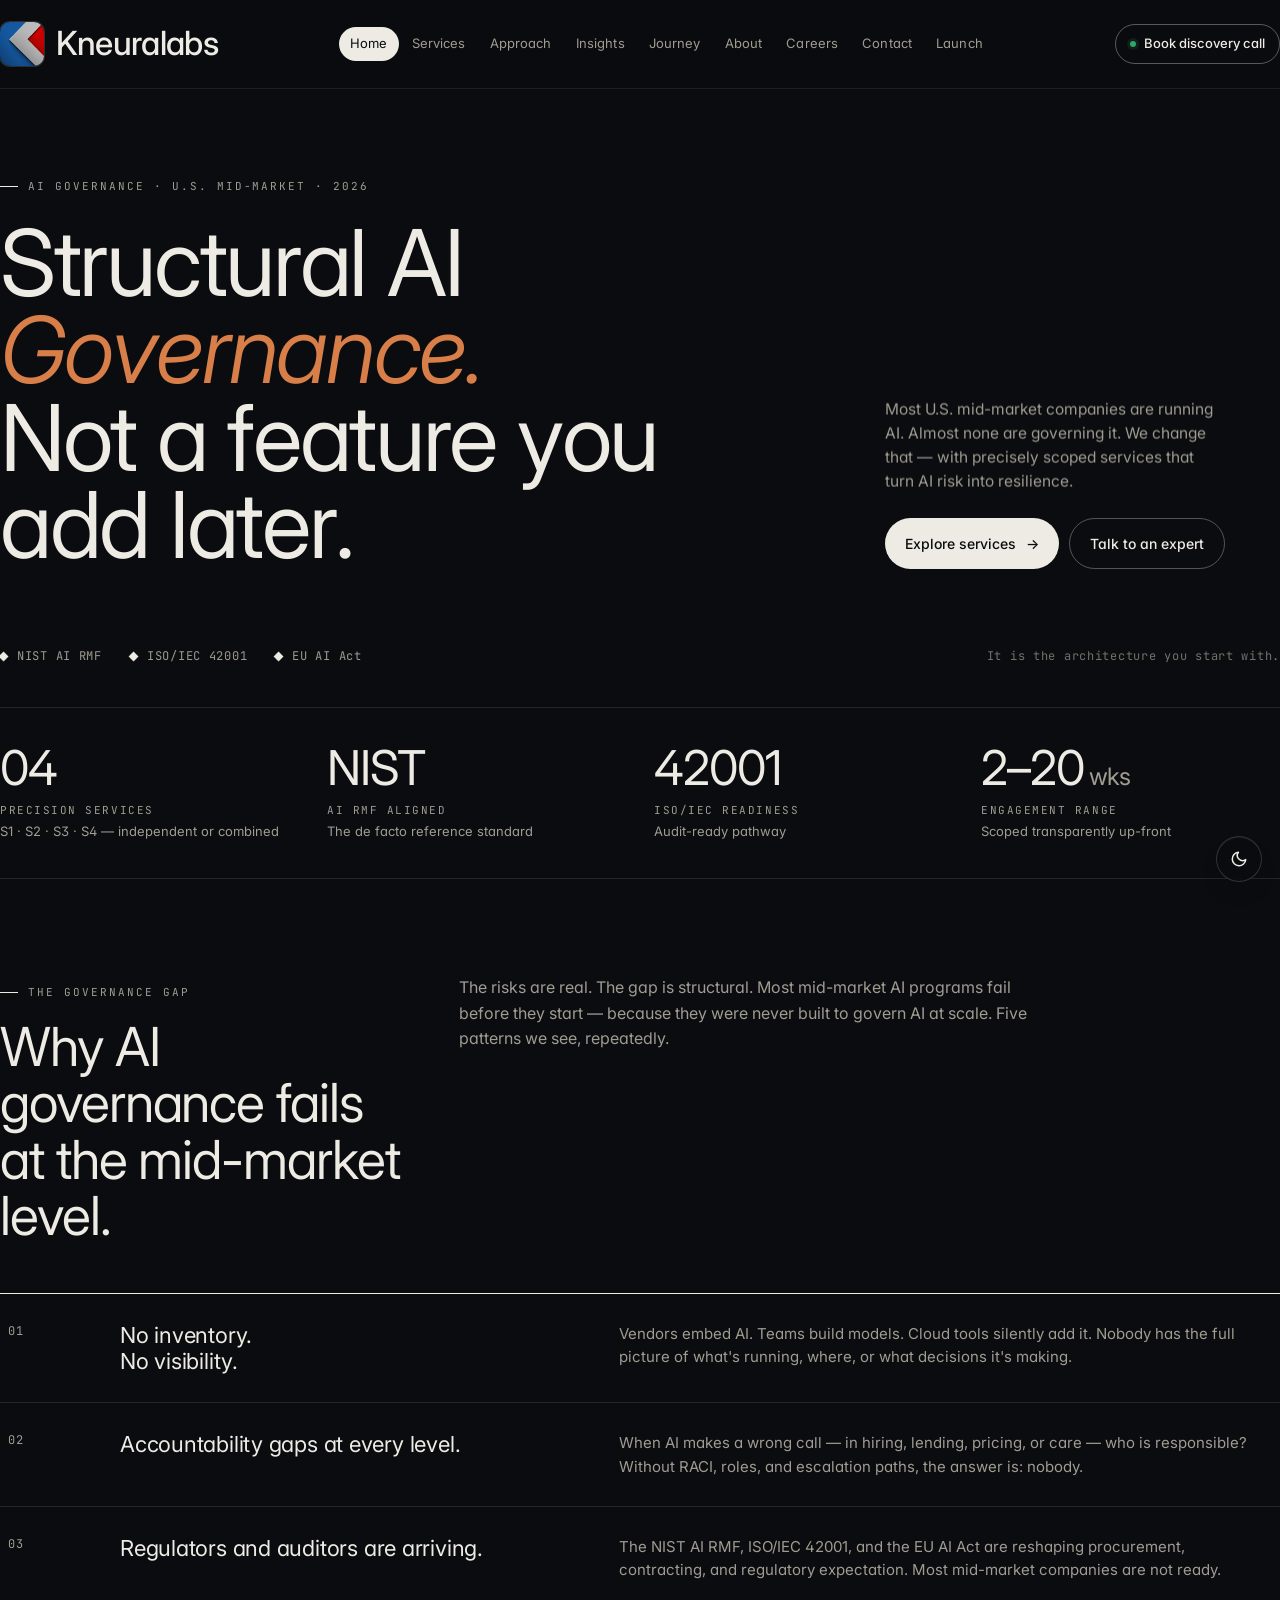
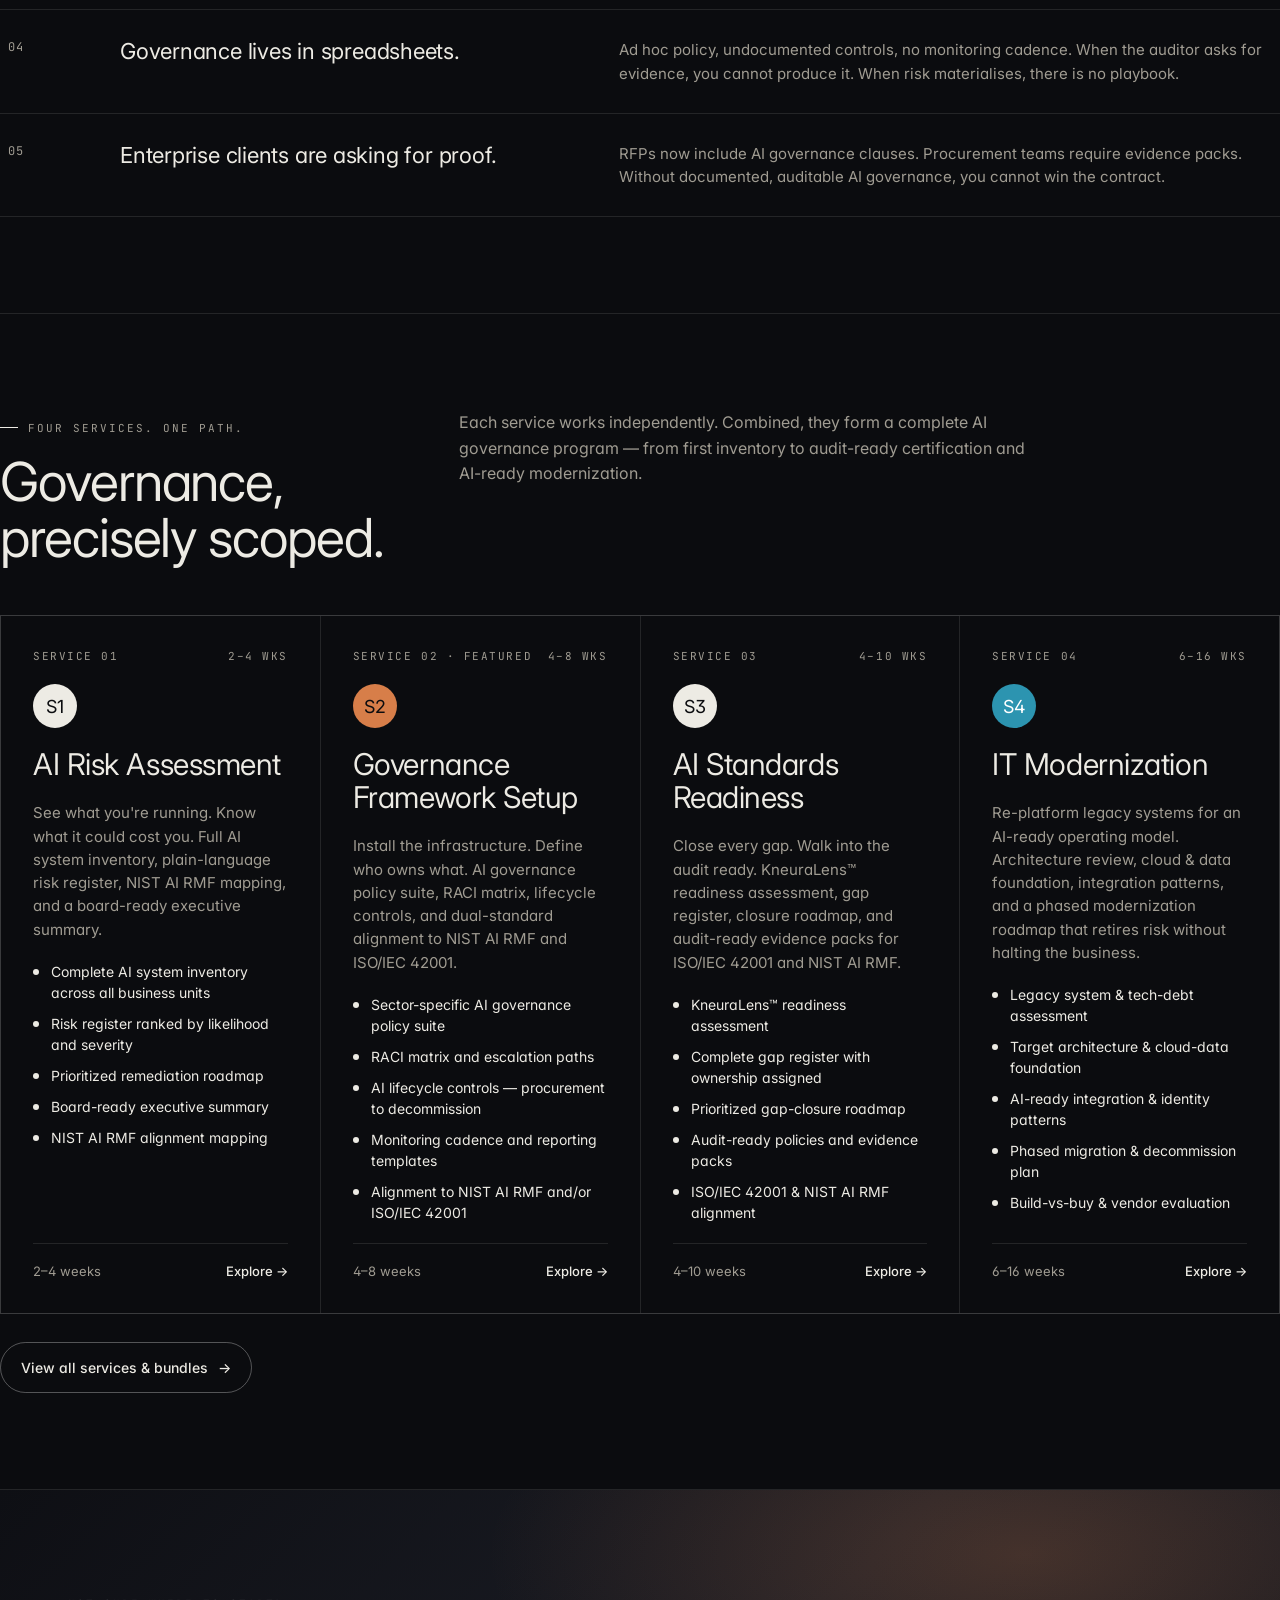
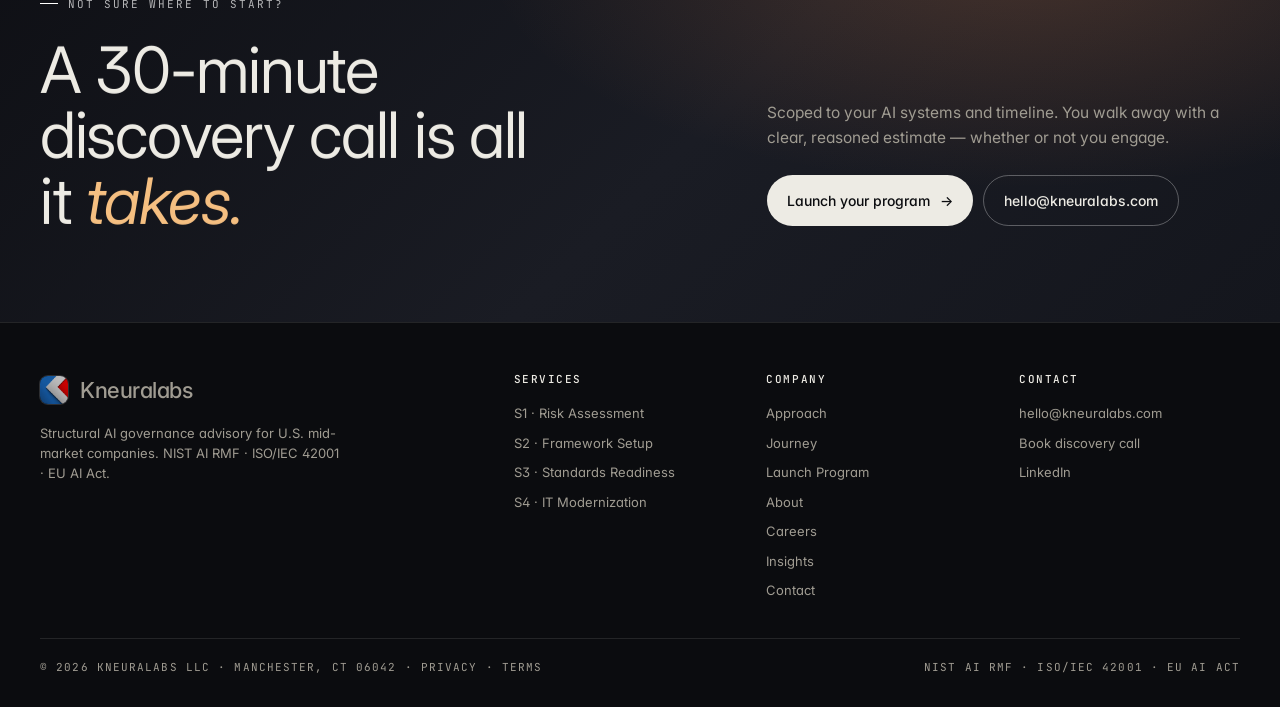
==== commit 8d4fda69: "Animate engagement timeline, sun-based floating theme, content/design fixes - Remove the homepage Co" ====
--- a/index.html
+++ b/index.html
@@ -52,7 +52,7 @@
         "url": "https://www.kneuralabs.com/",
         "logo": "https://www.kneuralabs.com/assets/images/logo.png",
         "image": "https://www.kneuralabs.com/assets/images/og-image.png",
-        "description": "Kneuralabs is a structural AI governance advisory for U.S. mid-market companies, aligning programmes to NIST AI RMF, ISO/IEC 42001, and the EU AI Act.",
+        "description": "Kneuralabs is a structural AI governance advisory for U.S. mid-market companies, aligning programs to NIST AI RMF, ISO/IEC 42001, and the EU AI Act.",
         "foundingDate": "2024",
         "founder": { "@type": "Person", "name": "Piyal Gupta", "jobTitle": "CEO" },
         "address": { "@type": "PostalAddress", "addressLocality": "Manchester", "addressRegion": "CT", "postalCode": "06042", "addressCountry": "US" },
@@ -75,7 +75,7 @@
           "itemListElement": [
             { "@type": "Offer", "itemOffered": { "@type": "Service", "name": "S1 · AI Risk Assessment", "description": "Full AI system inventory, plain-language risk register, NIST AI RMF mapping, and board-ready executive summary. 2–4 weeks, standalone." } },
             { "@type": "Offer", "itemOffered": { "@type": "Service", "name": "S2 · Governance Framework Setup", "description": "Sector-specific AI governance policy suite, RACI matrix, lifecycle controls, monitoring cadence, and alignment to NIST AI RMF and/or ISO/IEC 42001. 4–8 weeks." } },
-            { "@type": "Offer", "itemOffered": { "@type": "Service", "name": "S3 · AI Standards Readiness", "description": "KneuraLens readiness assessment, complete gap register, prioritised closure roadmap, and audit-ready evidence packs for ISO/IEC 42001 and NIST AI RMF. 4–10 weeks." } },
+            { "@type": "Offer", "itemOffered": { "@type": "Service", "name": "S3 · AI Standards Readiness", "description": "KneuraLens readiness assessment, complete gap register, prioritized closure roadmap, and audit-ready evidence packs for ISO/IEC 42001 and NIST AI RMF. 4–10 weeks." } },
             { "@type": "Offer", "itemOffered": { "@type": "Service", "name": "S4 · IT Modernization", "description": "Re-platform legacy systems for an AI-ready operating model. Architecture review, cloud and data foundation, integration patterns, phased migration roadmap. 6–16 weeks." } }
           ]
         }
@@ -139,7 +139,7 @@
           <div class="eyebrow"><span class="tick"></span> The governance gap</div>
           <h2 style="margin-top:18px">Why AI governance fails at the mid-market level.</h2>
         </div>
-        <p>The risks are real. The gap is structural. Most mid-market AI programmes fail before they start — because they were never built to govern AI at scale. Five patterns we see, repeatedly.</p>
+        <p>The risks are real. The gap is structural. Most mid-market AI programs fail before they start — because they were never built to govern AI at scale. Five patterns we see, repeatedly.</p>
       </div>
 
       <div class="gaps">
@@ -173,7 +173,7 @@
           <div class="eyebrow"><span class="tick"></span> Four services. One path.</div>
           <h2 style="margin-top:18px">Governance, precisely scoped.</h2>
         </div>
-        <p>Each service works independently. Combined, they form a complete AI governance programme — from first inventory to audit-ready certification and AI-ready modernization.</p>
+        <p>Each service works independently. Combined, they form a complete AI governance program — from first inventory to audit-ready certification and AI-ready modernization.</p>
       </div>
 
       <div class="services">
@@ -185,7 +185,7 @@
           <ul>
             <li>Complete AI system inventory across all business units</li>
             <li>Risk register ranked by likelihood and severity</li>
-            <li>Prioritised remediation roadmap</li>
+            <li>Prioritized remediation roadmap</li>
             <li>Board-ready executive summary</li>
             <li>NIST AI RMF alignment mapping</li>
           </ul>
@@ -215,7 +215,7 @@
           <ul>
             <li>KneuraLens&trade; readiness assessment</li>
             <li>Complete gap register with ownership assigned</li>
-            <li>Prioritised gap-closure roadmap</li>
+            <li>Prioritized gap-closure roadmap</li>
             <li>Audit-ready policies and evidence packs</li>
             <li>ISO/IEC 42001 &amp; NIST AI RMF alignment</li>
           </ul>
@@ -241,30 +241,6 @@
       <div style="margin-top:28px" class="sr"><a class="btn btn-ghost" href="services.html">View all services &amp; bundles <span class="arr">&rarr;</span></a></div>
     </div>
 
-    <!-- FAQ -->
-    <div class="frame section" id="faq">
-      <div class="section-head sr">
-        <div>
-          <div class="eyebrow"><span class="tick"></span> Common questions</div>
-          <h2 style="margin-top:18px">What companies ask before they engage.</h2>
-        </div>
-        <p>The six questions we field on every discovery call. Straight answers, no pitch — read them in full on Insights.</p>
-      </div>
-
-      <nav class="q-index" aria-label="Common questions">
-        <a href="insights.html"><span class="qn">Q.01</span><span class="qt">What is AI governance and why does it matter now?</span><span class="go">&rarr;</span></a>
-        <a href="insights.html"><span class="qn">Q.02</span><span class="qt">Does the EU AI Act apply to U.S. companies?</span><span class="go">&rarr;</span></a>
-        <a href="insights.html"><span class="qn">Q.03</span><span class="qt">What is NIST AI RMF and is alignment mandatory?</span><span class="go">&rarr;</span></a>
-        <a href="insights.html"><span class="qn">Q.04</span><span class="qt">How long does a governance engagement take?</span><span class="go">&rarr;</span></a>
-        <a href="insights.html"><span class="qn">Q.05</span><span class="qt">What is ISO/IEC 42001 and should we pursue certification?</span><span class="go">&rarr;</span></a>
-        <a href="insights.html"><span class="qn">Q.06</span><span class="qt">Who typically owns AI governance inside the company?</span><span class="go">&rarr;</span></a>
-      </nav>
-
-      <div class="hero-actions">
-        <a class="btn btn-ghost" href="insights.html">See all answers on Insights</a>
-      </div>
-    </div>
-
     <!-- CTA -->
     <div class="cta-strip">
       <div class="frame cta-grid">
@@ -275,7 +251,7 @@
         <div>
           <p>Scoped to your AI systems and timeline. You walk away with a clear, reasoned estimate — whether or not you engage.</p>
           <div class="hero-actions">
-            <a class="btn btn-primary" href="contact.html">Launch your programme <span class="arr">&rarr;</span></a>
+            <a class="btn btn-primary" href="contact.html">Launch your program <span class="arr">&rarr;</span></a>
             <a class="btn btn-ghost" href="mailto:hello@kneuralabs.com">hello@kneuralabs.com</a>
           </div>
         </div>
--- a/css/components.css
+++ b/css/components.css
@@ -243,7 +243,15 @@
   padding-bottom: 32px;
   border-bottom: 1px solid var(--rule);
 }
-.foot-brand .brand { font-size: 22px; gap: 12px; margin-bottom: 14px; }
+.foot-brand .brand {
+  display: inline-flex;
+  flex-direction: row;
+  flex-wrap: nowrap;
+  align-items: center;
+  font-size: 22px;
+  gap: 12px;
+  margin-bottom: 14px;
+}
 .foot-brand .brand .brand-img {
   width: 28px; height: 28px; border-radius: 8px;
 }
@@ -392,6 +400,34 @@
 html[data-theme="dark"] .theme-toggle .icon-sun { display: none; }
 html[data-theme="dark"] .theme-toggle .icon-moon { display: block; }
 
+/* Floating variant — fixed to the viewport, scrolls with nothing,
+   stays clear of content and the iOS home indicator. */
+.theme-toggle.theme-fab {
+  position: fixed;
+  right: max(18px, env(safe-area-inset-right, 0px));
+  bottom: calc(18px + env(safe-area-inset-bottom, 0px));
+  z-index: 55;
+  width: 46px;
+  height: 46px;
+  background: color-mix(in oklab, var(--paper) 80%, transparent);
+  backdrop-filter: blur(10px);
+  -webkit-backdrop-filter: blur(10px);
+  border-color: var(--rule);
+  box-shadow: var(--shadow-card);
+}
+.theme-toggle.theme-fab:hover {
+  background: color-mix(in oklab, var(--paper) 92%, transparent);
+  border-color: var(--ink);
+}
+html[data-theme="dark"] .theme-toggle.theme-fab { border-color: rgba(255,255,255,.16); }
+html[data-theme="dark"] .theme-toggle.theme-fab:hover { border-color: rgba(255,255,255,.40); }
+@media (max-width: 760px) {
+  .theme-toggle.theme-fab {
+    right: max(14px, env(safe-area-inset-right, 0px));
+    bottom: calc(14px + env(safe-area-inset-bottom, 0px));
+  }
+}
+
 /* ── Hamburger ── */
 .hamburger {
   display: none;
--- a/css/sections.css
+++ b/css/sections.css
@@ -309,6 +309,40 @@
   .t-row::before { left: 56px; }
 }
 
+/* ── Timeline motion — line draws, nodes pop, active node breathes.
+   Transform-only, staggered with the row reveal (--rd), reduced-motion
+   safe, and overflow-free on every viewport. ── */
+.timeline::before {
+  transform: scaleY(0);
+  transform-origin: top center;
+  transition: transform var(--dur-xl) var(--ease-soft) 80ms;
+}
+.timeline:has(.t-row.revealed)::before { transform: scaleY(1); }
+.t-row::before {
+  transform: scale(0);
+  transition: transform var(--dur-s) var(--ease-spring),
+              background-color var(--dur-s) var(--ease-out),
+              box-shadow var(--dur-s) var(--ease-out);
+  transition-delay: var(--rd, 0ms);
+}
+.t-row.revealed::before { transform: scale(1); }
+.t-row.active.revealed::before { animation: tlNodePulse 2.8s var(--ease-out) 700ms infinite; }
+.t-row.sr .t-body { transform: translate3d(8px, 0, 0); }
+.t-row.sr.revealed .t-body { transform: none; transition: transform var(--dur-l) var(--ease-soft) var(--rd, 0ms); }
+@keyframes tlNodePulse {
+  0%, 100% { box-shadow: 0 0 0 4px var(--paper), 0 0 0 5px var(--accent),
+             0 0 0 5px color-mix(in oklab, var(--accent) 0%, transparent); }
+  50%      { box-shadow: 0 0 0 4px var(--paper), 0 0 0 5px var(--accent),
+             0 0 0 13px color-mix(in oklab, var(--accent) 20%, transparent); }
+}
+html:not(.js) .timeline::before,
+html:not(.js) .t-row::before { transform: none; }
+@media (prefers-reduced-motion: reduce) {
+  .timeline::before, .t-row::before { transform: none !important; transition: none !important; }
+  .t-row.active.revealed::before { animation: none !important; }
+  .t-row.sr .t-body { transform: none !important; }
+}
+
 /* ── Principles ── */
 .princ {
   display: grid;
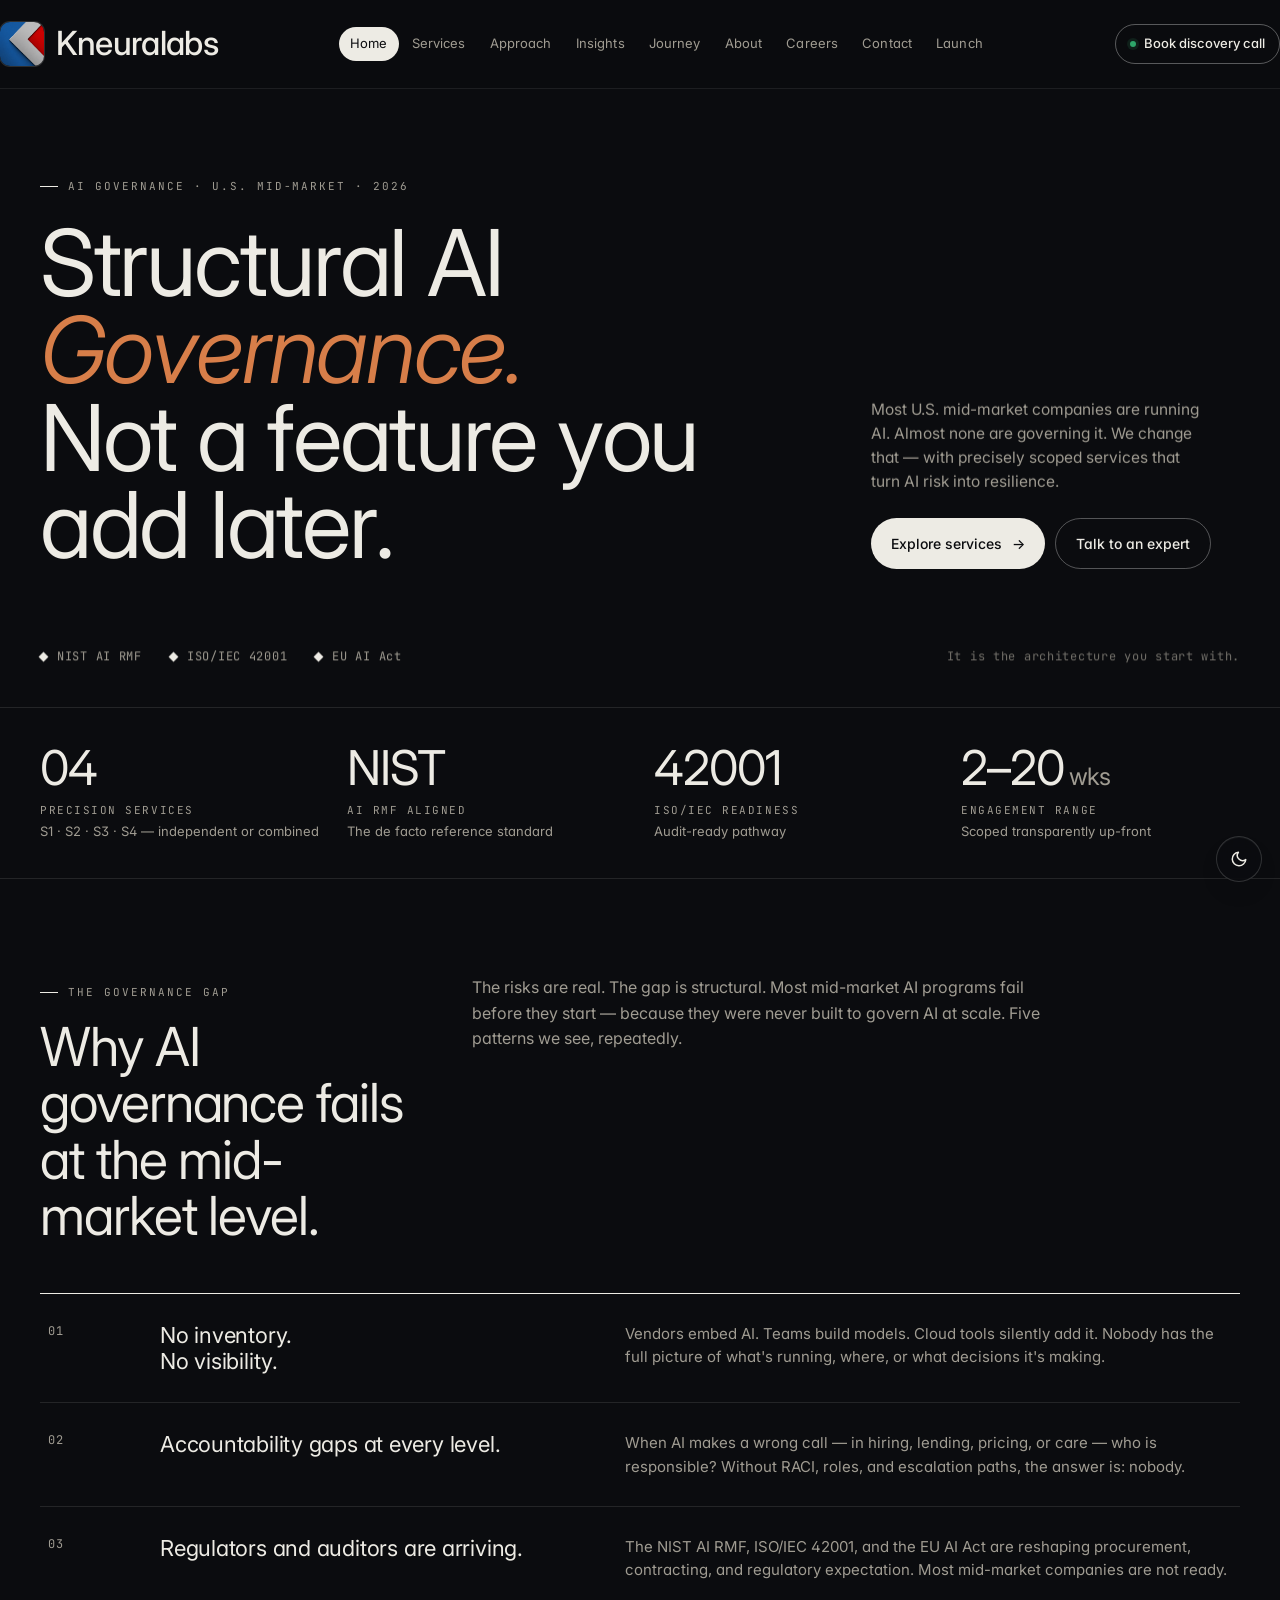
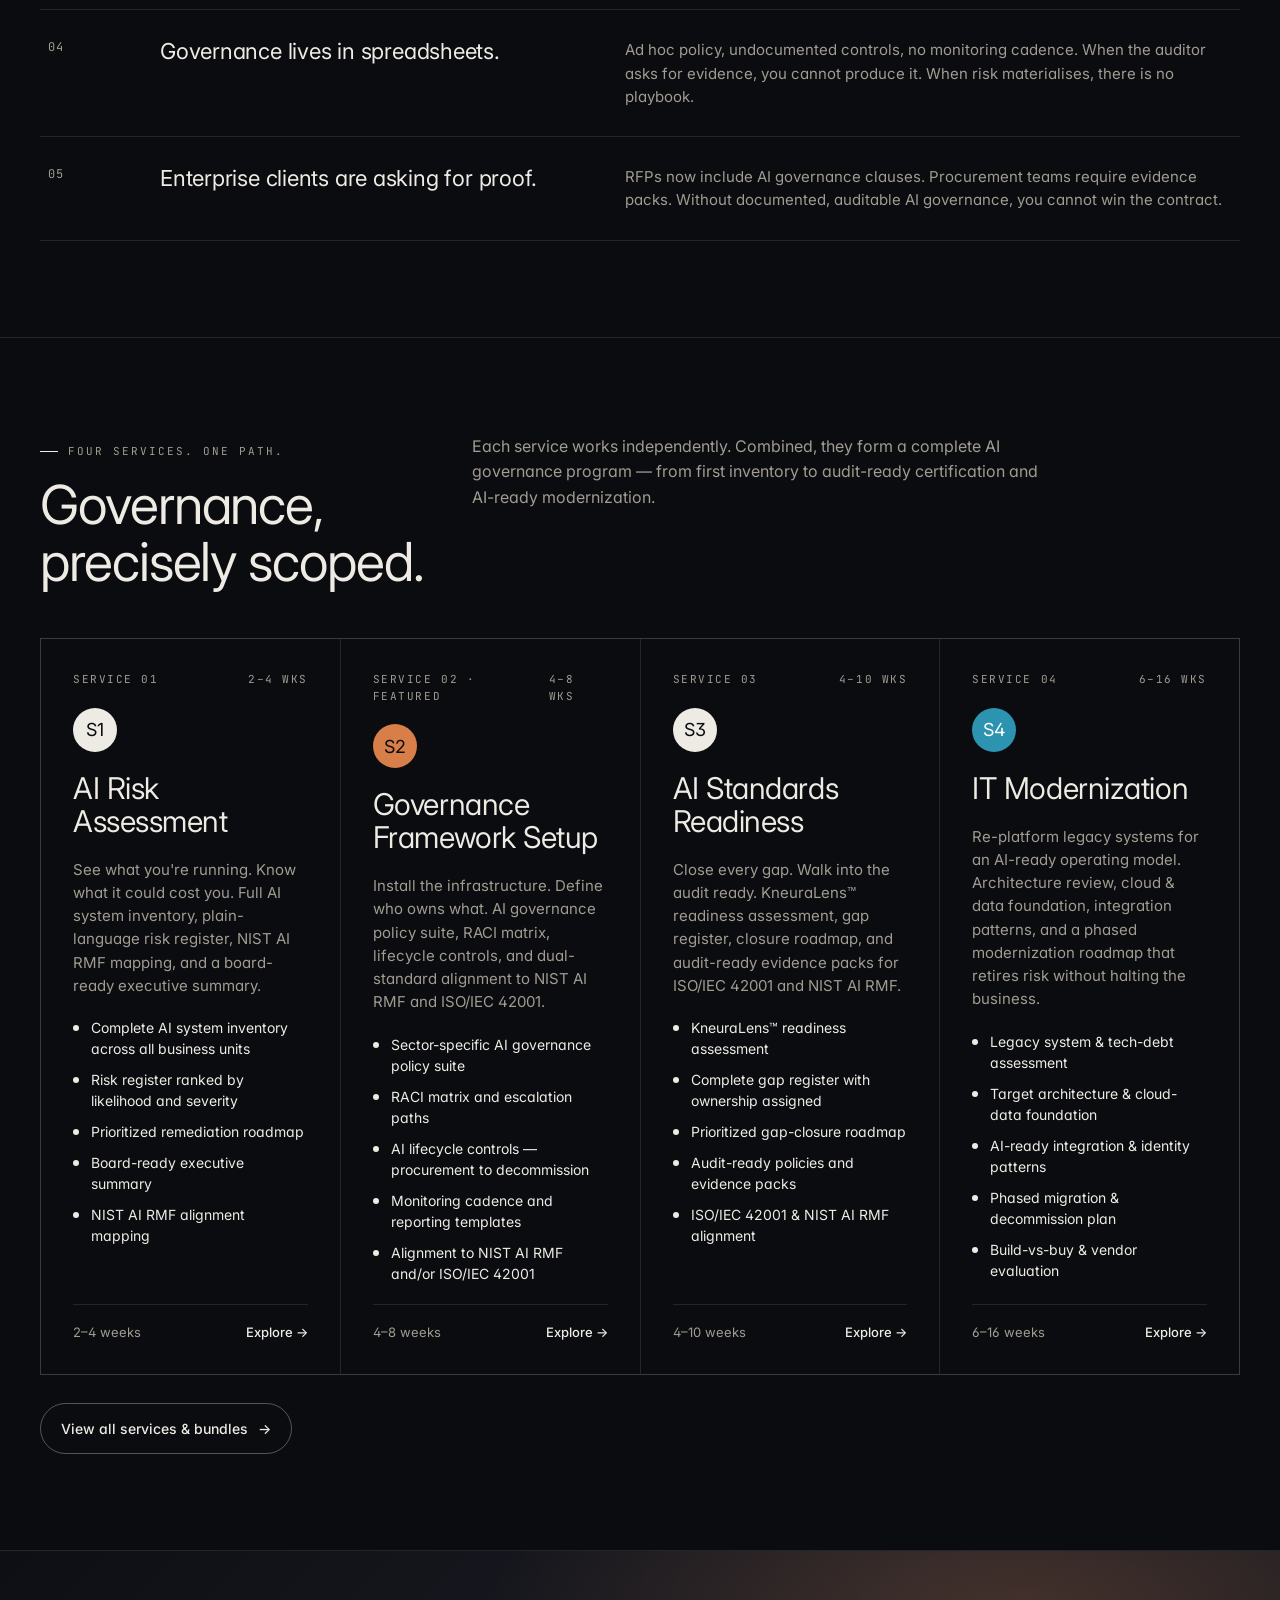
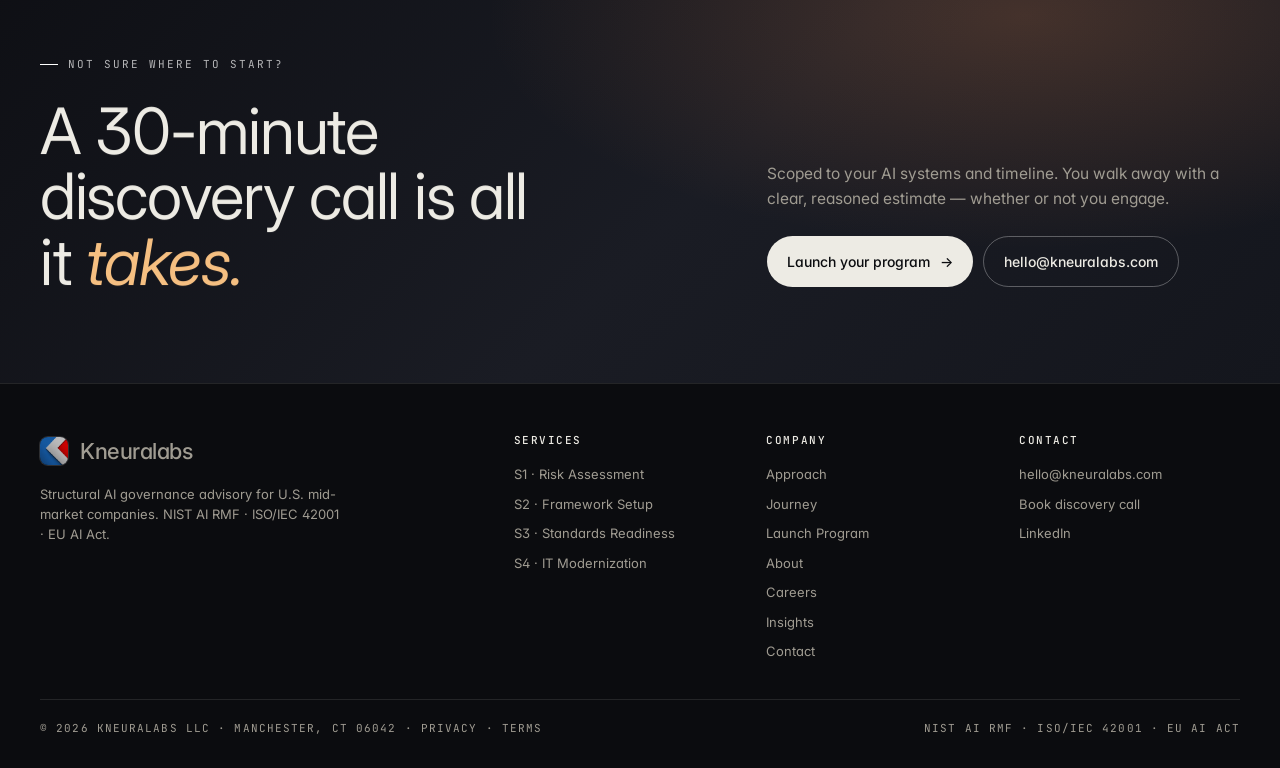
==== commit 382e8fa9: "Fix horizontal padding cascade and clean up inline style inconsistencies Core fix: section-level cla" ====
--- a/index.html
+++ b/index.html
@@ -104,7 +104,7 @@
       <div class="hero-grid">
         <div>
           <div class="eyebrow"><span class="tick"></span> AI Governance · U.S. Mid-Market · 2026</div>
-          <h1 class="display">Structural AI <em>Governance.</em><br>Not a feature you<br>add later.</h1>
+          <h1 class="display">Structural AI <em>Governance.</em> <br>Not a feature you <br>add later.</h1>
         </div>
         <div>
           <p class="hero-side">Most U.S. mid-market companies are running AI. Almost none are governing it. We change that — with precisely scoped services that turn AI risk into resilience.</p>
@@ -137,7 +137,7 @@
       <div class="section-head sr">
         <div>
           <div class="eyebrow"><span class="tick"></span> The governance gap</div>
-          <h2 style="margin-top:18px">Why AI governance fails at the mid-market level.</h2>
+          <h2>Why AI governance fails at the mid-market level.</h2>
         </div>
         <p>The risks are real. The gap is structural. Most mid-market AI programs fail before they start — because they were never built to govern AI at scale. Five patterns we see, repeatedly.</p>
       </div>
@@ -171,7 +171,7 @@
       <div class="section-head sr">
         <div>
           <div class="eyebrow"><span class="tick"></span> Four services. One path.</div>
-          <h2 style="margin-top:18px">Governance, precisely scoped.</h2>
+          <h2>Governance, precisely scoped.</h2>
         </div>
         <p>Each service works independently. Combined, they form a complete AI governance program — from first inventory to audit-ready certification and AI-ready modernization.</p>
       </div>
@@ -246,7 +246,7 @@
       <div class="frame cta-grid">
         <div>
           <div class="eyebrow" style="color:rgba(255,255,255,.69)"><span class="tick" style="background:#fff"></span> Not sure where to start?</div>
-          <h2 style="margin-top:18px">A 30-minute<br>discovery call is all<br>it <em>takes.</em></h2>
+          <h2>A 30-minute<br>discovery call is all<br>it <em>takes.</em></h2>
         </div>
         <div>
           <p>Scoped to your AI systems and timeline. You walk away with a clear, reasoned estimate — whether or not you engage.</p>
--- a/css/layout.css
+++ b/css/layout.css
@@ -17,7 +17,8 @@
 
 /* Section rhythm */
 .section {
-  padding: 96px 0;
+  padding-top: 96px;
+  padding-bottom: 96px;
   border-bottom: 1px solid var(--rule);
 }
 .section-head {
@@ -32,6 +33,7 @@
   font-size: clamp(32px, 4.2vw, 56px);
   letter-spacing: -.02em;
   line-height: 1.05;
+  margin-top: 18px;
 }
 .section-head p {
   font-size: 16px;
@@ -42,7 +44,8 @@
 
 /* Sub-page hero (Services / Approach / Insights / general inner pages) */
 .svc-hero {
-  padding: 96px 0 56px;
+  padding-top: 96px;
+  padding-bottom: 56px;
   border-bottom: 1px solid var(--rule);
 }
 .svc-hero h1 {
@@ -64,12 +67,12 @@
 }
 
 @media (max-width: 820px) {
-  .section { padding: 64px 0; }
+  .section { padding-top: 64px; padding-bottom: 64px; }
   .section-head { grid-template-columns: 1fr; gap: 14px; margin-bottom: 36px; }
-  .svc-hero { padding: 64px 0 40px; }
+  .svc-hero { padding-top: 64px; padding-bottom: 40px; }
 }
 @media (max-width: 600px) {
-  .section { padding: 52px 0; }
+  .section { padding-top: 52px; padding-bottom: 52px; }
 }
 
 /* ── Responsive polish ──────────────────────────────────────
@@ -79,7 +82,7 @@
 
 /* Roomier gutters and a wider measure on large desktops */
 @media (min-width: 1600px) {
-  .frame { max-width: 1560px; padding: 0 56px; }
+  .frame { max-width: 1560px; padding-left: 56px; padding-right: 56px; }
 }
 
 /* Tablet portrait — keep headings from crowding the gutter */
@@ -89,9 +92,9 @@
 
 /* Small phones — tighter rhythm, no clipped headlines */
 @media (max-width: 380px) {
-  .frame { padding: 0 20px; }
-  .section { padding: 44px 0; }
-  .svc-hero { padding: 52px 0 34px; }
+  .frame { padding-left: 20px; padding-right: 20px; }
+  .section { padding-top: 44px; padding-bottom: 44px; }
+  .svc-hero { padding-top: 52px; padding-bottom: 34px; }
 }
 
 /* Directional reveals translate vertically on narrow screens
@@ -105,10 +108,10 @@
    on iPhone Pro models, where landscape width exceeds the portrait
    mobile breakpoint and would otherwise lose the safe-area gutters. */
 @media (orientation: landscape) and (max-height: 560px) {
-  .hero { padding: 40px 0 32px; }
-  .svc-hero { padding: 44px 0 32px; }
-  .section { padding: 44px 0; }
-  .cta-strip { padding: 48px 0; }
+  .hero { padding-top: 40px; padding-bottom: 32px; }
+  .svc-hero { padding-top: 44px; padding-bottom: 32px; }
+  .section { padding-top: 44px; padding-bottom: 44px; }
+  .cta-strip { padding-top: 48px; padding-bottom: 48px; }
   .marks { margin-top: 28px; }
   .mobile-menu { padding-top: 64px; gap: 0; }
   .mobile-menu a { padding: 9px 0; font-size: 19px; }
--- a/css/sections.css
+++ b/css/sections.css
@@ -6,7 +6,8 @@
 
 /* ── Hero ── */
 .hero {
-  padding: 80px 0 56px;
+  padding-top: 80px;
+  padding-bottom: 56px;
   border-bottom: 1px solid var(--rule);
 }
 .hero-grid {
@@ -60,13 +61,13 @@
 
 @media (max-width: 980px) { .hero-grid { grid-template-columns: 1fr; gap: 32px; } }
 @media (max-width: 600px) {
-  .hero { padding: 56px 0 40px; }
+  .hero { padding-top: 56px; padding-bottom: 40px; }
   .marks { margin-top: 40px; gap: 18px; }
   h1.display { font-size: clamp(33px, 8.8vw, 56px); }
 }
 
 /* ── Stat strip ── */
-.stats { padding: 36px 0; border-bottom: 1px solid var(--rule); }
+.stats { padding-top: 36px; padding-bottom: 36px; border-bottom: 1px solid var(--rule); }
 .stats-grid { display: grid; grid-template-columns: repeat(4, 1fr); gap: 28px; }
 .stat .n {
   font-family: var(--serif);
@@ -210,7 +211,7 @@
 @media (max-width: 640px) { .services { grid-template-columns: 1fr; } .svc { min-height: 0; } }
 
 /* ── Services page rows ── */
-.svc-row { padding: 64px 0; border-bottom: 1px solid var(--rule); }
+.svc-row { padding-top: 64px; padding-bottom: 64px; border-bottom: 1px solid var(--rule); }
 .svc-row-grid { display: grid; grid-template-columns: .9fr 1.1fr; gap: 64px; }
 .svc-row .id-big {
   font-family: var(--serif);
@@ -274,7 +275,7 @@
 @media (max-width: 680px) { .deliverables { grid-template-columns: 1fr; } }
 
 /* ── Approach timeline ── */
-.approach { padding: 64px 0; border-bottom: 1px solid var(--rule); }
+.approach { padding-top: 64px; padding-bottom: 64px; border-bottom: 1px solid var(--rule); }
 .timeline { position: relative; margin-top: 40px; }
 .timeline::before { content: ""; position: absolute; left: 120px; top: 0; bottom: 0; width: 1px; background: var(--rule); }
 .t-row { display: grid; grid-template-columns: 120px 1fr; gap: 48px; padding: 28px 0; position: relative; }
@@ -364,7 +365,8 @@
   display: grid;
   grid-template-columns: 1fr 1fr;
   gap: 64px;
-  padding: 72px 0;
+  padding-top: 72px;
+  padding-bottom: 72px;
 }
 .contact-grid h1 {
   font-family: var(--serif);
@@ -381,7 +383,7 @@
 .contact-info .row:last-child { border-bottom: 1px solid var(--rule); }
 .contact-info .lbl { font-family: var(--mono); font-size: 11px; letter-spacing: .14em; text-transform: uppercase; color: var(--ink-2); }
 .contact-info .val a { color: var(--ink); font-weight: 500; }
-@media (max-width: 820px) { .contact-grid { grid-template-columns: 1fr; gap: 32px; padding: 48px 0; } }
+@media (max-width: 820px) { .contact-grid { grid-template-columns: 1fr; gap: 32px; padding-top: 48px; padding-bottom: 48px; } }
 @media (max-width: 480px) {
   .contact-info .row { grid-template-columns: 1fr; gap: 4px; padding: 12px 0; }
 }
@@ -417,6 +419,7 @@
   font-size: clamp(36px, 5vw, 72px);
   letter-spacing: -.02em;
   line-height: 1.02;
+  margin-top: 18px;
 }
 .cta-strip h2 em { font-style: italic; color: oklch(0.78 0.1 70); }
 html[data-theme="dark"] .cta-strip h2 em { color: oklch(0.84 0.10 70); }
@@ -428,7 +431,7 @@
 .cta-strip .btn-ghost:hover { background: var(--paper); color: var(--ink); }
 html[data-theme="dark"] .cta-strip .btn-primary { background: var(--ink); color: var(--paper); }
 html[data-theme="dark"] .cta-strip .btn-primary:hover { background: var(--accent); color: var(--on-accent); }
-@media (max-width: 820px) { .cta-strip { padding: 64px 0; } .cta-grid { grid-template-columns: 1fr; gap: 24px; } }
+@media (max-width: 820px) { .cta-strip { padding-top: 64px; padding-bottom: 64px; } .cta-grid { grid-template-columns: 1fr; gap: 24px; } }
 
 /* ── Prose / restyled inner pages (about, careers, journey, legal, etc.) ── */
 .prose { max-width: 72ch; }
@@ -607,12 +610,12 @@
     padding-left: max(32px, env(safe-area-inset-left, 0px));
     padding-right: max(32px, env(safe-area-inset-right, 0px));
   }
-  .section, .svc-row, .approach { padding: 56px 0; }
-  .svc-hero { padding: 52px 0 36px; }
-  .hero { padding: 40px 0 40px; }
-  .stats { padding: 28px 0; }
-  .contact-grid { padding: 44px 0; gap: 28px; }
-  .cta-strip { padding: 56px 0; }
+  .section, .svc-row, .approach { padding-top: 56px; padding-bottom: 56px; }
+  .svc-hero { padding-top: 52px; padding-bottom: 36px; }
+  .hero { padding-top: 40px; padding-bottom: 40px; }
+  .stats { padding-top: 28px; padding-bottom: 28px; }
+  .contact-grid { padding-top: 44px; padding-bottom: 44px; gap: 28px; }
+  .cta-strip { padding-top: 56px; padding-bottom: 56px; }
 
   /* Hero — sized to wrap cleanly without touching the edges */
   .hero-grid { gap: 26px; }
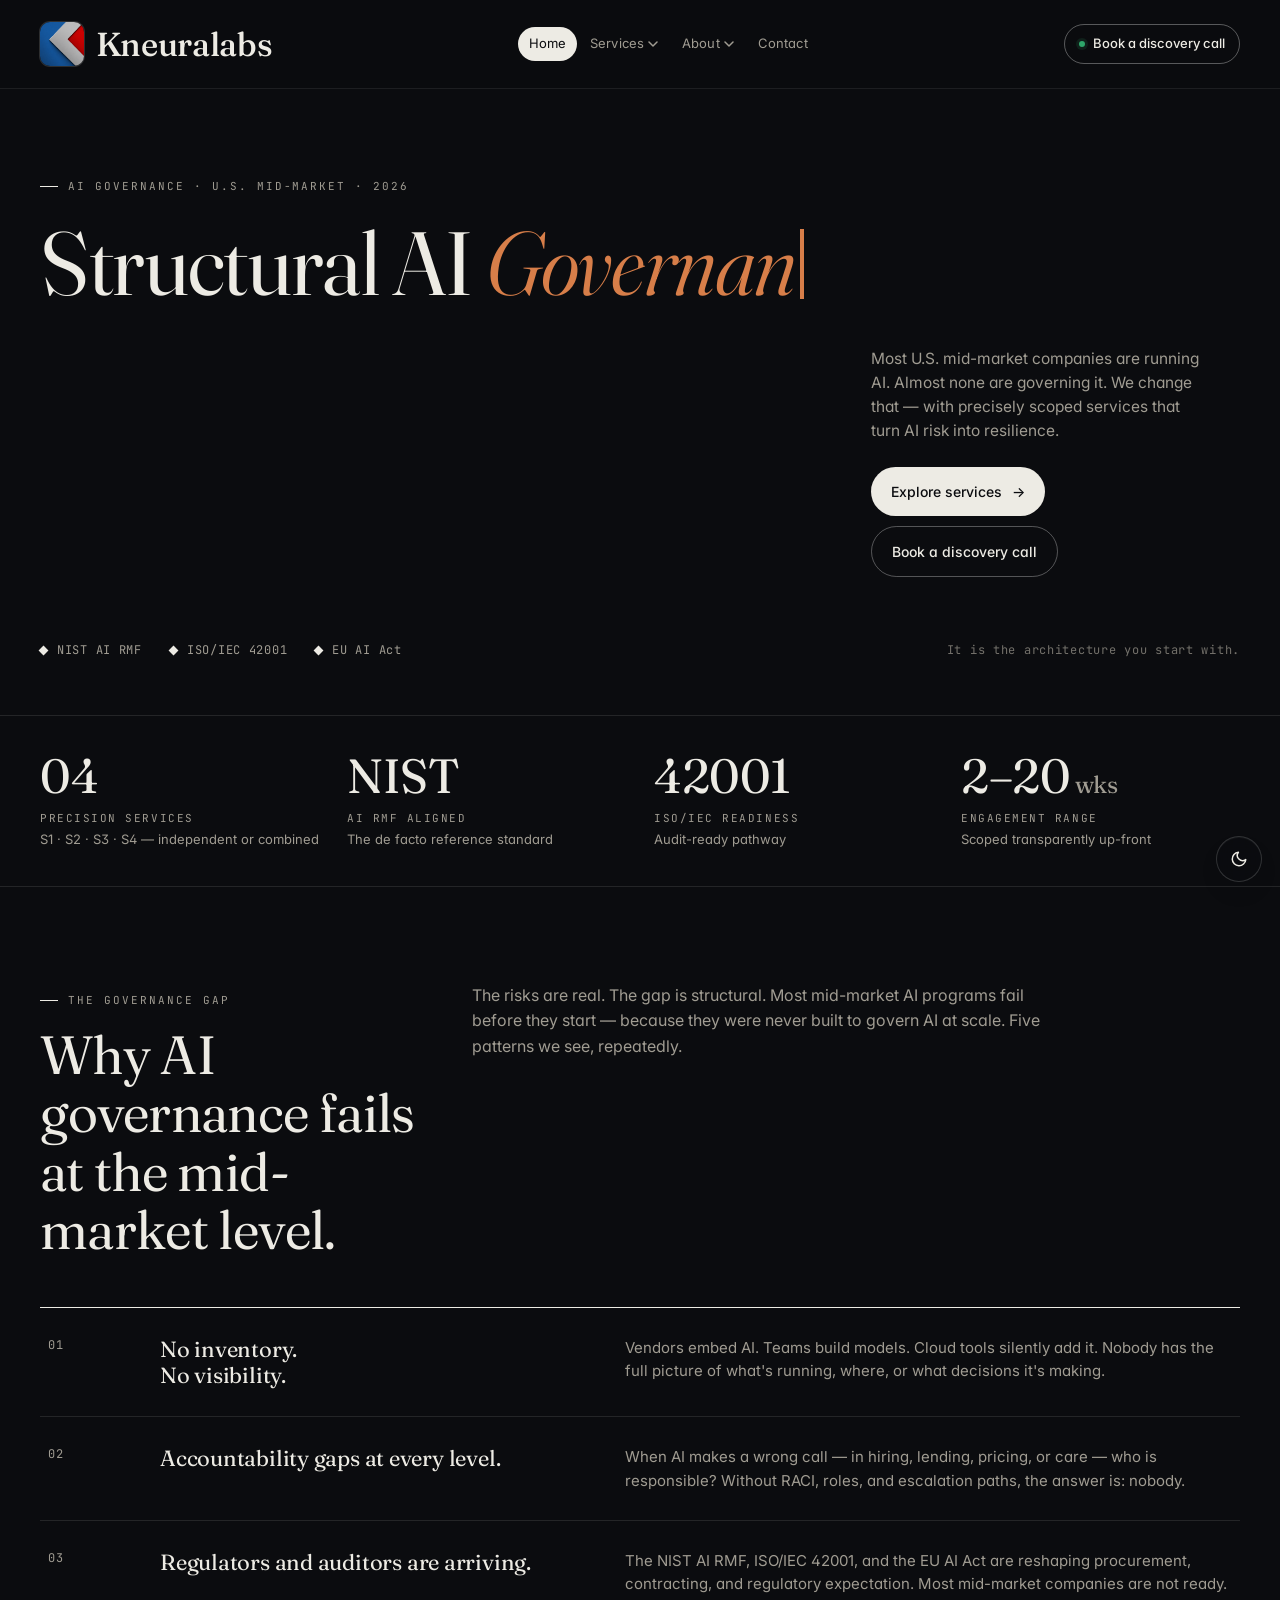
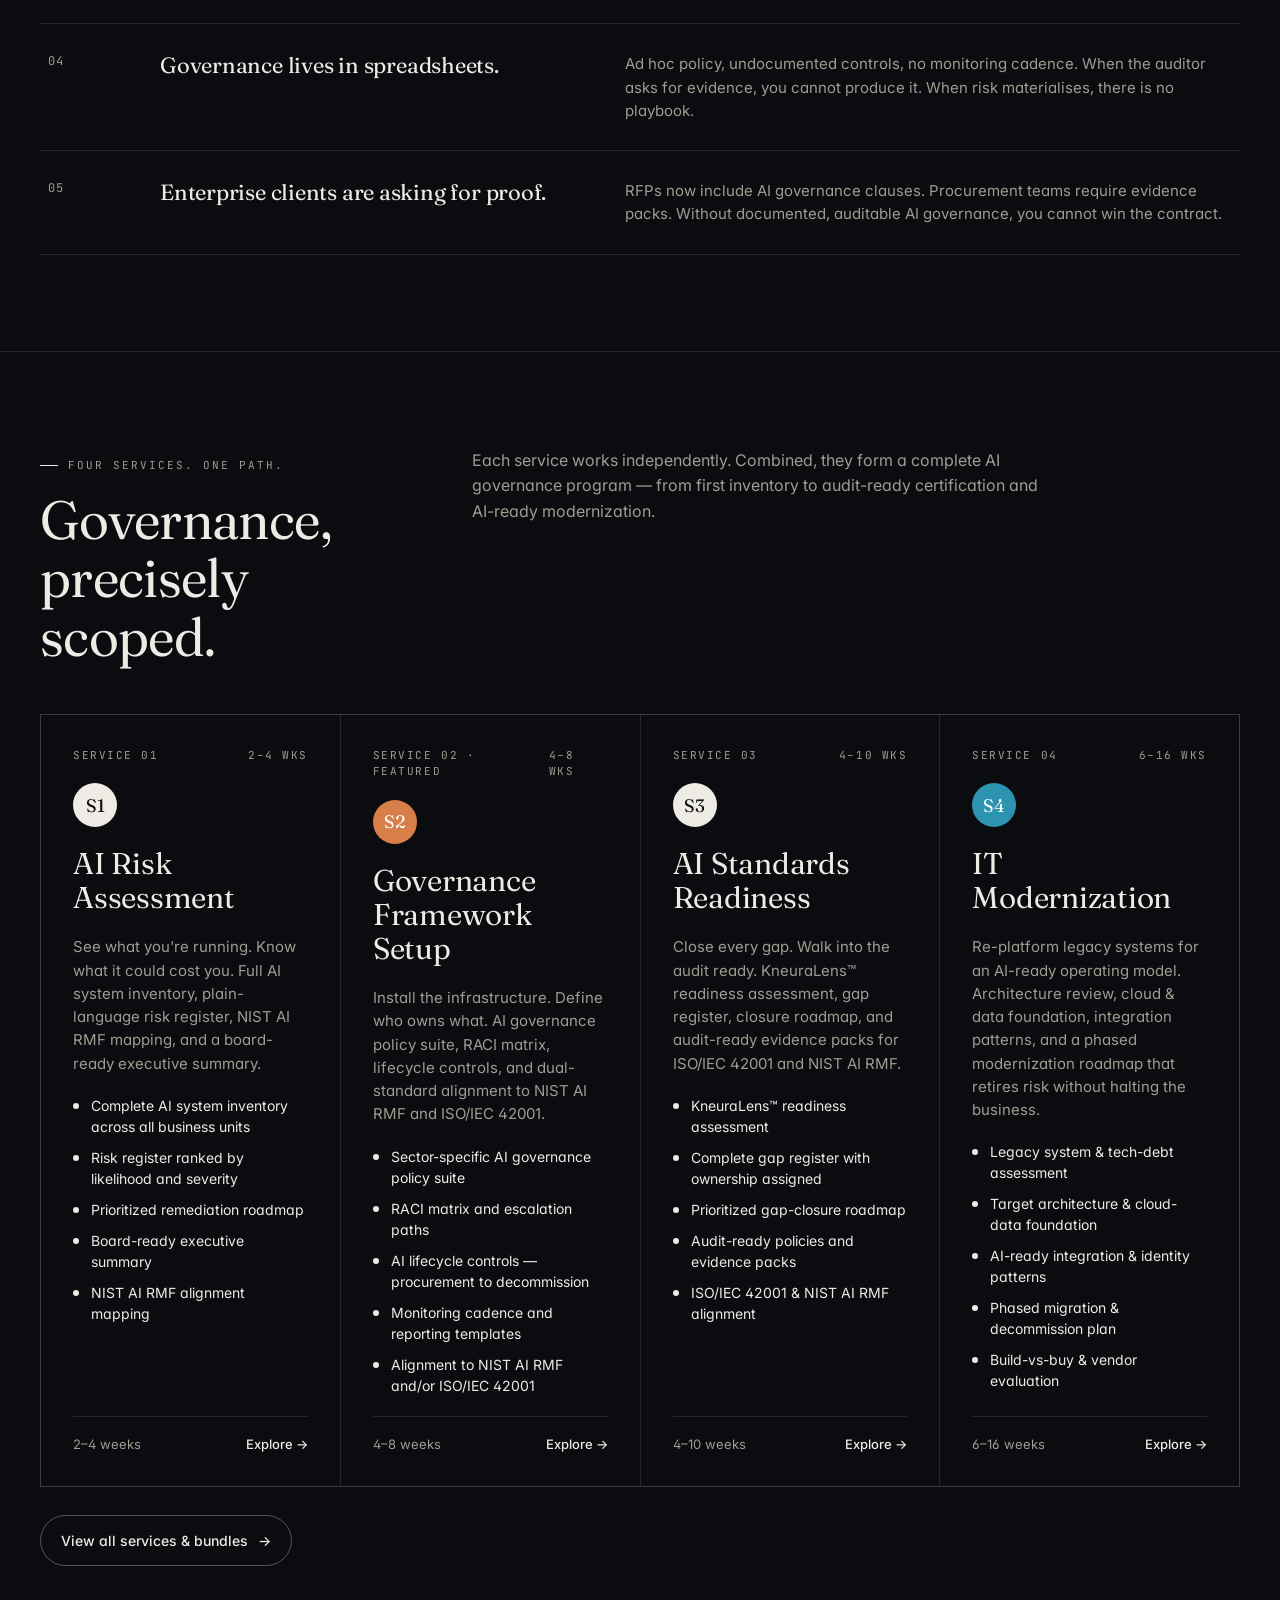
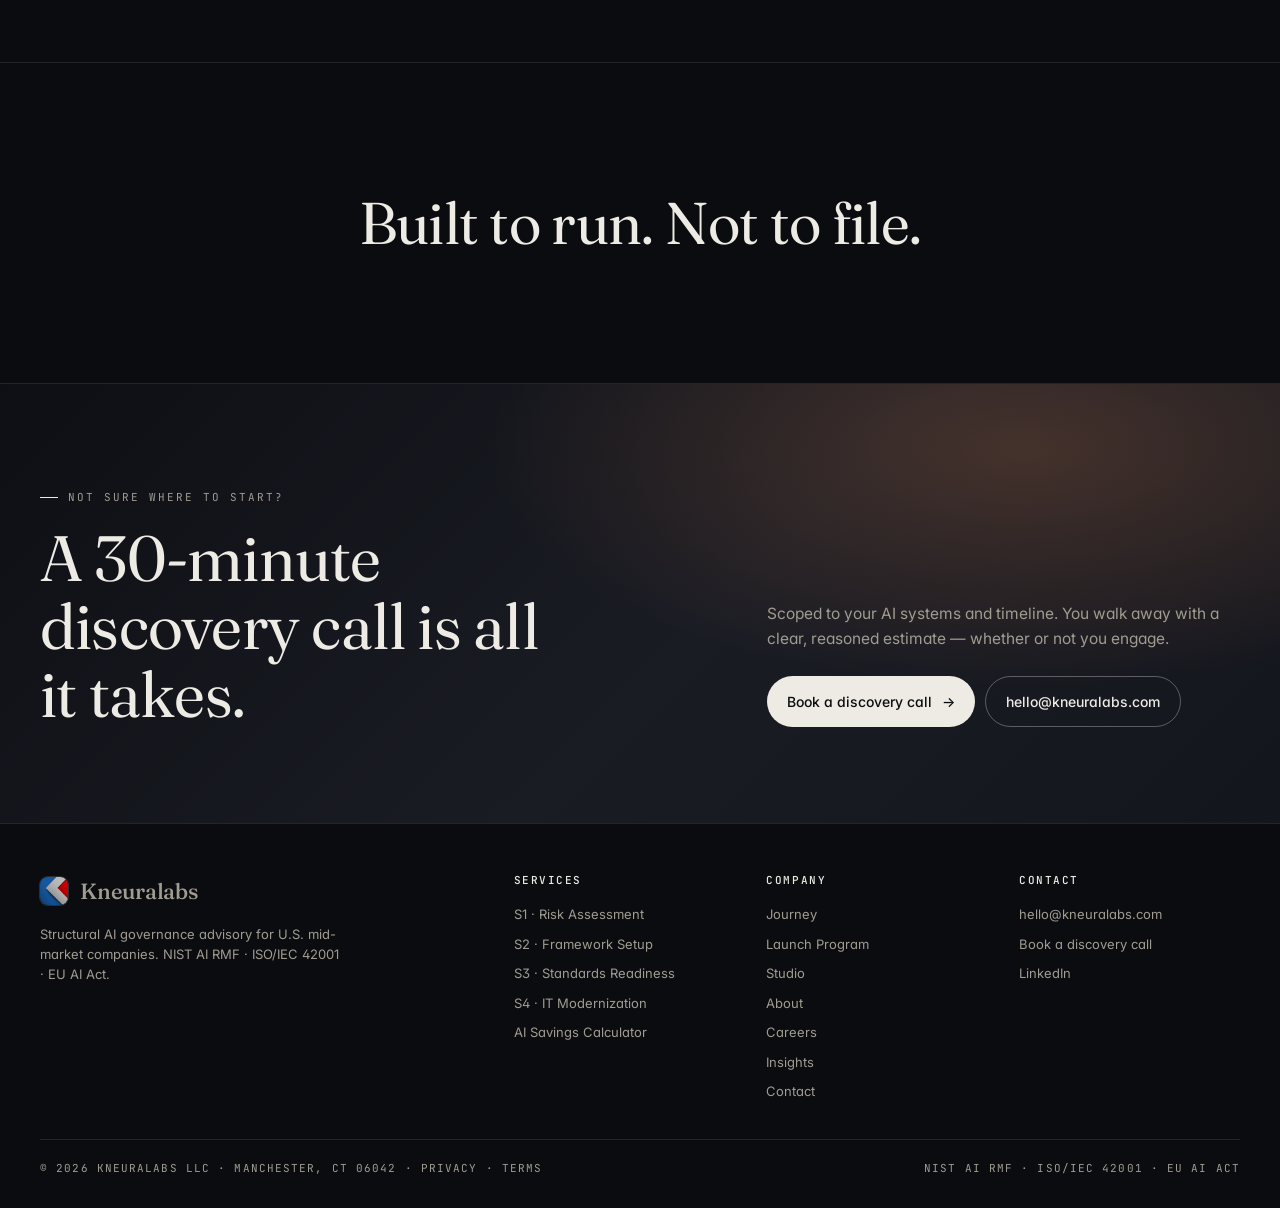
==== commit 2ed66c6d: "Implement design-critique improvements: Fraunces display type, calm motion, one CTA verb Everything " ====
--- a/index.html
+++ b/index.html
@@ -4,9 +4,9 @@
   <meta charset="UTF-8" />
   <script>!function(){try{var s=localStorage.getItem("theme");document.documentElement.setAttribute("data-theme",s||(window.matchMedia("(prefers-color-scheme: dark)").matches?"dark":"light"))}catch(e){document.documentElement.setAttribute("data-theme","light")}}()</script>
   <meta name="viewport" content="width=device-width, initial-scale=1.0, viewport-fit=cover" />
-  <title>Kneuralabs | AI Governance Consulting for U.S. Mid-Market — NIST AI RMF · ISO/IEC 42001 · EU AI Act</title>
-  <meta name="description" content="Kneuralabs is a structural AI governance advisory for U.S. mid-market companies. Four precisely scoped services — AI Risk Assessment, Governance Framework Setup, AI Standards Readiness, and IT Modernization — aligned to NIST AI RMF, ISO/IEC 42001, and the EU AI Act. Engagements 2–20 weeks, scoped transparently." />
-  <meta name="keywords" content="AI governance, AI governance consulting, AI risk assessment, NIST AI RMF, ISO/IEC 42001, EU AI Act, AI governance framework, AI compliance, mid-market AI consulting, AI audit readiness, responsible AI, IT modernization" />
+  <title>Kneuralabs | AI Governance &amp; Governance as a Service (GaaS) — NIST AI RMF · ISO/IEC 42001 · EU AI Act</title>
+  <meta name="description" content="Kneuralabs delivers AI Governance and Governance as a Service (GaaS) for U.S. mid-market companies. Four scoped services — AI Risk Assessment, Governance Framework Setup, AI Standards Readiness, and IT Modernization — aligned to NIST AI RMF, ISO/IEC 42001, and the EU AI Act. Engagements 2–20 weeks." />
+  <meta name="keywords" content="Kneuralabs, AI governance, AI governance consulting, Governance as a Service, GaaS, IT modernization, AI risk assessment, NIST AI RMF, ISO/IEC 42001, EU AI Act, AI governance framework, AI compliance, mid-market AI consulting, AI audit readiness, responsible AI, AI governance advisory" />
   <meta name="author" content="Kneuralabs LLC" />
   <meta name="robots" content="index, follow, max-image-preview:large, max-snippet:-1" />
   <meta name="theme-color" content="#F4F3F0" media="(prefers-color-scheme: light)" />
@@ -19,21 +19,21 @@
   <meta property="og:type" content="website" />
   <meta property="og:site_name" content="Kneuralabs" />
   <meta property="og:url" content="https://www.kneuralabs.com/" />
-  <meta property="og:title" content="Kneuralabs | Structural AI Governance for U.S. Mid-Market Companies" />
-  <meta property="og:description" content="Structural AI governance advisory for U.S. mid-market companies. Four precisely scoped services aligned to NIST AI RMF · ISO/IEC 42001 · EU AI Act. Engagements 2–20 weeks." />
+  <meta property="og:title" content="Kneuralabs | AI Governance &amp; Governance as a Service (GaaS)" />
+  <meta property="og:description" content="Kneuralabs delivers AI Governance and Governance as a Service (GaaS) for U.S. mid-market companies. NIST AI RMF · ISO/IEC 42001 · EU AI Act. IT Modernization. Engagements 2–20 weeks." />
   <meta property="og:image" content="https://www.kneuralabs.com/assets/images/og-image.png" />
   <meta property="og:image:width" content="1200" />
   <meta property="og:image:height" content="630" />
   <meta name="twitter:card" content="summary_large_image" />
   <meta name="twitter:site" content="@kneuralabs" />
-  <meta name="twitter:title" content="Kneuralabs | Structural AI Governance" />
-  <meta name="twitter:description" content="AI governance advisory for U.S. mid-market companies. NIST AI RMF · ISO/IEC 42001 · EU AI Act. Engagements 2–20 weeks." />
+  <meta name="twitter:title" content="Kneuralabs | AI Governance &amp; GaaS" />
+  <meta name="twitter:description" content="AI Governance and Governance as a Service (GaaS) for U.S. mid-market companies. NIST AI RMF · ISO/IEC 42001 · IT Modernization." />
   <meta name="twitter:image" content="https://www.kneuralabs.com/assets/images/og-image.png" />
   <link rel="preconnect" href="https://fonts.googleapis.com" />
   <link rel="preconnect" href="https://fonts.gstatic.com" crossorigin />
-  <link rel="preload" as="style" href="https://fonts.googleapis.com/css2?family=Inter:ital,wght@0,300;0,400;0,500;0,600;0,700;1,300;1,400&family=JetBrains+Mono:wght@300;400;500&display=swap" />
-  <link rel="stylesheet" href="https://fonts.googleapis.com/css2?family=Inter:ital,wght@0,300;0,400;0,500;0,600;0,700;1,300;1,400&family=JetBrains+Mono:wght@300;400;500&display=swap" media="print" onload="this.media='all'" />
-  <noscript><link rel="stylesheet" href="https://fonts.googleapis.com/css2?family=Inter:ital,wght@0,300;0,400;0,500;0,600;0,700;1,300;1,400&family=JetBrains+Mono:wght@300;400;500&display=swap" /></noscript>
+  <link rel="preload" as="style" href="https://fonts.googleapis.com/css2?family=Fraunces:ital,opsz,wght@0,9..144,300..600;1,9..144,300..600&family=Inter:ital,wght@0,300;0,400;0,500;0,600;0,700;1,300;1,400&family=JetBrains+Mono:wght@300;400;500&display=swap" />
+  <link rel="stylesheet" href="https://fonts.googleapis.com/css2?family=Fraunces:ital,opsz,wght@0,9..144,300..600;1,9..144,300..600&family=Inter:ital,wght@0,300;0,400;0,500;0,600;0,700;1,300;1,400&family=JetBrains+Mono:wght@300;400;500&display=swap" media="print" onload="this.media='all'" />
+  <noscript><link rel="stylesheet" href="https://fonts.googleapis.com/css2?family=Fraunces:ital,opsz,wght@0,9..144,300..600;1,9..144,300..600&family=Inter:ital,wght@0,300;0,400;0,500;0,600;0,700;1,300;1,400&family=JetBrains+Mono:wght@300;400;500&display=swap" /></noscript>
   <noscript><style>.sr,.reveal-char{opacity:1!important;transform:none!important;filter:none!important}</style></noscript>
   <link rel="stylesheet" href="css/variables.css" />
   <link rel="stylesheet" href="css/base.css" />
@@ -48,26 +48,27 @@
         "@type": "Organization",
         "@id": "https://www.kneuralabs.com/#organization",
         "name": "Kneuralabs",
+        "alternateName": ["Kneuralabs LLC", "Kneuralabs AI Governance", "Kneuralabs GaaS"],
         "legalName": "Kneuralabs LLC",
         "url": "https://www.kneuralabs.com/",
         "logo": "https://www.kneuralabs.com/assets/images/logo.png",
         "image": "https://www.kneuralabs.com/assets/images/og-image.png",
-        "description": "Kneuralabs is a structural AI governance advisory for U.S. mid-market companies, aligning programs to NIST AI RMF, ISO/IEC 42001, and the EU AI Act.",
+        "description": "Kneuralabs delivers AI Governance and Governance as a Service (GaaS) for U.S. mid-market companies — aligning programs to NIST AI RMF, ISO/IEC 42001, and the EU AI Act, including IT Modernization.",
         "foundingDate": "2024",
         "founder": { "@type": "Person", "name": "Piyal Gupta", "jobTitle": "CEO" },
         "address": { "@type": "PostalAddress", "addressLocality": "Manchester", "addressRegion": "CT", "postalCode": "06042", "addressCountry": "US" },
         "sameAs": ["https://www.linkedin.com/company/kneuralabs"],
         "areaServed": { "@type": "Country", "name": "United States" },
-        "knowsAbout": ["AI Governance", "NIST AI Risk Management Framework", "ISO/IEC 42001", "EU AI Act", "AI Risk Assessment", "AI Compliance", "AI Audit Readiness", "Responsible AI", "IT Modernization"],
+        "knowsAbout": ["AI Governance", "Governance as a Service", "GaaS", "NIST AI Risk Management Framework", "ISO/IEC 42001", "EU AI Act", "AI Risk Assessment", "AI Compliance", "AI Audit Readiness", "Responsible AI", "IT Modernization", "AI Governance Consulting"],
         "contactPoint": { "@type": "ContactPoint", "email": "hello@kneuralabs.com", "contactType": "customer support", "areaServed": "US", "availableLanguage": ["English"] }
       },
       {
         "@type": "ProfessionalService",
         "@id": "https://www.kneuralabs.com/#service",
-        "name": "Kneuralabs AI Governance Advisory",
+        "name": "Kneuralabs AI Governance Advisory — Governance as a Service (GaaS)",
         "url": "https://www.kneuralabs.com/",
         "provider": { "@id": "https://www.kneuralabs.com/#organization" },
-        "serviceType": "AI Governance Consulting",
+        "serviceType": ["AI Governance Consulting", "Governance as a Service", "IT Modernization"],
         "areaServed": { "@type": "Country", "name": "United States" },
         "hasOfferCatalog": {
           "@type": "OfferCatalog",
@@ -110,7 +111,7 @@
           <p class="hero-side">Most U.S. mid-market companies are running AI. Almost none are governing it. We change that — with precisely scoped services that turn AI risk into resilience.</p>
           <div class="hero-actions">
             <a class="btn btn-primary" href="services.html">Explore services <span class="arr">&rarr;</span></a>
-            <a class="btn btn-ghost" href="contact.html">Talk to an expert</a>
+            <a class="btn btn-ghost" href="contact.html">Book a discovery call</a>
           </div>
         </div>
       </div>
@@ -118,7 +119,7 @@
         <span><span class="sq"></span> NIST AI RMF</span>
         <span><span class="sq"></span> ISO/IEC 42001</span>
         <span><span class="sq"></span> EU AI Act</span>
-        <span style="margin-left:auto;opacity:.7">It is the architecture you start with.</span>
+        <span class="note">It is the architecture you start with.</span>
       </div>
     </div>
 
@@ -128,7 +129,7 @@
         <div class="stat sr"><div class="n" data-count="04" data-count-label="04">04</div><div class="l">Precision services</div><div class="sub">S1 · S2 · S3 · S4 — independent or combined</div></div>
         <div class="stat sr"><div class="n">NIST</div><div class="l">AI RMF aligned</div><div class="sub">The de facto reference standard</div></div>
         <div class="stat sr"><div class="n">42001</div><div class="l">ISO/IEC readiness</div><div class="sub">Audit-ready pathway</div></div>
-        <div class="stat sr"><div class="n">2–20<span style="font-size:24px;color:var(--ink-2)">&nbsp;wks</span></div><div class="l">Engagement range</div><div class="sub">Scoped transparently up-front</div></div>
+        <div class="stat sr"><div class="n">2–20<span class="unit">&nbsp;wks</span></div><div class="l">Engagement range</div><div class="sub">Scoped transparently up-front</div></div>
       </div>
     </div>
 
@@ -224,7 +225,7 @@
 
         <div class="svc sr">
           <div class="tag"><span>Service 04</span><span>6–16 wks</span></div>
-          <div class="id" style="background:var(--accent-2);color:var(--on-accent)">S4</div>
+          <div class="id alt">S4</div>
           <h3>IT Modernization</h3>
           <p>Re-platform legacy systems for an AI-ready operating model. Architecture review, cloud &amp; data foundation, integration patterns, and a phased modernization roadmap that retires risk without halting the business.</p>
           <ul>
@@ -238,20 +239,27 @@
         </div>
       </div>
 
-      <div style="margin-top:28px" class="sr"><a class="btn btn-ghost" href="services.html">View all services &amp; bundles <span class="arr">&rarr;</span></a></div>
+      <div class="section-cta sr"><a class="btn btn-ghost" href="services.html">View all services &amp; bundles <span class="arr">&rarr;</span></a></div>
+    </div>
+
+    <!-- Statement -->
+    <div class="statement">
+      <div class="frame">
+        <p class="statement-line sr">Built to run. Not to file.</p>
+      </div>
     </div>
 
     <!-- CTA -->
     <div class="cta-strip">
       <div class="frame cta-grid">
         <div>
-          <div class="eyebrow" style="color:rgba(255,255,255,.69)"><span class="tick" style="background:#fff"></span> Not sure where to start?</div>
-          <h2>A 30-minute<br>discovery call is all<br>it <em>takes.</em></h2>
+          <div class="eyebrow"><span class="tick"></span> Not sure where to start?</div>
+          <h2>A 30-minute<br>discovery call is all<br>it takes.</h2>
         </div>
         <div>
           <p>Scoped to your AI systems and timeline. You walk away with a clear, reasoned estimate — whether or not you engage.</p>
           <div class="hero-actions">
-            <a class="btn btn-primary" href="contact.html">Launch your program <span class="arr">&rarr;</span></a>
+            <a class="btn btn-primary" href="contact.html">Book a discovery call <span class="arr">&rarr;</span></a>
             <a class="btn btn-ghost" href="mailto:hello@kneuralabs.com">hello@kneuralabs.com</a>
           </div>
         </div>
--- a/css/variables.css
+++ b/css/variables.css
@@ -1,7 +1,7 @@
 /* ============================================================
    Kneuralabs — Design tokens
    Editorial / structural system. Warm paper-and-ink palette,
-   sienna accent, Inter + JetBrains Mono.
+   sienna accent, Fraunces display + Inter text + JetBrains Mono.
    ============================================================ */
 
 :root {
@@ -24,7 +24,7 @@
   --shadow-card:  0 1px 2px rgba(0,0,0,.04), 0 8px 24px -16px rgba(0,0,0,.18);
 
   /* ── Type ── */
-  --serif: "Inter", ui-sans-serif, system-ui, -apple-system, sans-serif;
+  --serif: "Fraunces", "Iowan Old Style", Georgia, serif;
   --sans:  "Inter", ui-sans-serif, system-ui, -apple-system, sans-serif;
   --mono:  "JetBrains Mono", ui-monospace, SFMono-Regular, monospace;
 
--- a/css/layout.css
+++ b/css/layout.css
@@ -31,8 +31,8 @@
   font-family: var(--serif);
   font-weight: 380;
   font-size: clamp(32px, 4.2vw, 56px);
-  letter-spacing: -.02em;
-  line-height: 1.05;
+  letter-spacing: -.012em;
+  line-height: 1.08;
   margin-top: 18px;
 }
 .section-head p {
@@ -52,9 +52,9 @@
   font-family: var(--serif);
   font-weight: 380;
   font-size: clamp(40px, 6vw, 84px);
-  letter-spacing: -.025em;
+  letter-spacing: -.015em;
   margin: 18px 0 0;
-  line-height: 1;
+  line-height: 1.05;
   text-wrap: balance;
 }
 .svc-hero h1 em { font-style: italic; color: var(--accent); }
@@ -113,6 +113,8 @@
   .section { padding-top: 44px; padding-bottom: 44px; }
   .cta-strip { padding-top: 48px; padding-bottom: 48px; }
   .marks { margin-top: 28px; }
+  /* Marks: reset right-float on landscape phones so the row wraps cleanly */
+  .marks .note { margin-left: 0; }
   .mobile-menu { padding-top: 64px; gap: 0; }
   .mobile-menu a { padding: 9px 0; font-size: 19px; }
   .frame {
@@ -121,3 +123,14 @@
   }
   footer.footer { padding-bottom: calc(28px + env(safe-area-inset-bottom, 0px)); }
 }
+
+/* ── Tablet with hamburger nav (821px – 1080px)
+   Step section spacing down from the full desktop value (96px) so pages
+   breathe on tablets without wasting as much vertical real-estate.       ── */
+@media (min-width: 821px) and (max-width: 1080px) {
+  .section,
+  .approach    { padding-top: 80px; padding-bottom: 80px; }
+  .svc-row     { padding-top: 80px; padding-bottom: 80px; }
+  .svc-hero    { padding-top: 80px; padding-bottom: 48px; }
+  .cta-strip   { padding-top: 80px; padding-bottom: 80px; }
+}
--- a/css/components.css
+++ b/css/components.css
@@ -26,9 +26,10 @@
   display: flex;
   align-items: center;
   justify-content: space-between;
-  min-height: 88px;
+  min-height: 72px;
   gap: 18px;
-  padding: 16px 0;
+  padding-top: 22px;
+  padding-bottom: 22px;
 }
 
 .brand {
@@ -38,9 +39,10 @@
   font-family: var(--serif);
   font-size: clamp(24px, 2.6vw, 34px);
   font-weight: 500;
-  letter-spacing: -.02em;
+  letter-spacing: -.01em;
   line-height: 1;
   flex: none;
+  font-style: normal;
 }
 .brand-img {
   display: block;
@@ -53,7 +55,7 @@
   transition: transform var(--dur-l) var(--ease-out);
 }
 html[data-theme="dark"] .brand-img { box-shadow: 0 0 0 1px rgba(255,255,255,.14); }
-.brand:hover .brand-img { transform: rotate(-12deg) scale(1.06); }
+.brand:hover .brand-img { transform: scale(1.05); }
 
 nav.primary {
   display: flex;
@@ -70,6 +72,7 @@
   padding: 7px 11px;
   border-radius: 999px;
   white-space: nowrap;
+  font-style: normal;
   transition: color var(--dur-xs) var(--ease-out), background-color var(--dur-xs) var(--ease-out);
 }
 @media (max-width: 1240px) {
@@ -80,6 +83,45 @@
 nav.primary a:hover { color: var(--ink); background: var(--hover-fill-2); }
 nav.primary a.active { color: var(--paper); background: var(--ink); }
 html[data-theme="dark"] nav.primary a.active { background: var(--ink); color: var(--paper); }
+
+/* Dropdown menus */
+nav.primary .nav-group { position: relative; display: inline-flex; }
+nav.primary .nav-group > a { gap: 4px; }
+nav.primary .nav-group > a .chevron {
+  display: inline-block; width: 10px; height: 10px; flex-shrink: 0;
+  transition: transform var(--dur-xs) var(--ease-out);
+}
+nav.primary .nav-group:hover > a .chevron,
+nav.primary .nav-group:focus-within > a .chevron { transform: rotate(180deg); }
+nav.primary .dropdown {
+  position: absolute; top: calc(100% + 6px); left: 50%;
+  background: var(--paper); border: 1px solid var(--rule);
+  border-radius: 12px; padding: 6px; min-width: 150px;
+  box-shadow: 0 8px 24px rgba(0,0,0,.10);
+  opacity: 0; pointer-events: none; visibility: hidden;
+  /* hide: delay 120ms so mouse can travel from trigger → dropdown */
+  transition: opacity .15s var(--ease-out) .12s, transform .15s var(--ease-out) .12s, visibility 0s .27s;
+  transform: translateX(-50%) translateY(-4px);
+  z-index: 200;
+}
+/* Invisible bridge fills the 6px gap so hover isn't broken mid-travel */
+nav.primary .dropdown::before {
+  content: ''; position: absolute; top: -8px; left: 0; right: 0; height: 8px;
+}
+html[data-theme="dark"] nav.primary .dropdown { box-shadow: 0 8px 24px rgba(0,0,0,.35); }
+nav.primary .nav-group:hover .dropdown,
+nav.primary .nav-group:focus-within .dropdown {
+  opacity: 1; pointer-events: auto; visibility: visible;
+  transform: translateX(-50%) translateY(0);
+  /* show: no delay */
+  transition: opacity .15s var(--ease-out), transform .15s var(--ease-out), visibility 0s;
+}
+nav.primary .dropdown a {
+  display: flex; width: 100%; border-radius: 8px;
+  padding: 7px 12px; white-space: nowrap;
+}
+
+/* Mobile accordion — full rules live in the hamburger/menu block below */
 
 .cta-mini {
   display: inline-flex;
@@ -282,6 +324,11 @@
   .foot-brand { grid-column: 1 / -1; }
 }
 @media (max-width: 520px) { .foot-grid { grid-template-columns: 1fr; gap: 24px; } }
+/* Footer meta — stack copyright + tagline on small phones to prevent overflow */
+@media (max-width: 480px) {
+  .foot-meta { flex-direction: column; align-items: flex-start; gap: 8px; }
+  .foot-meta .mono { font-size: 10.5px; }
+}
 
 /* ── Form ── */
 form.card {
@@ -428,171 +475,419 @@
   }
 }
 
-/* ── Hamburger ── */
+/* ── Hamburger — morphs to × ── */
 .hamburger {
   display: none;
+  position: relative;
   width: 44px;
   height: 44px;
   margin-right: -8px;
-  border: 0;
+  border: 1px solid transparent;
+  border-radius: 50%;
   background: transparent;
   cursor: pointer;
-  flex-direction: column;
-  align-items: center;
-  justify-content: center;
-  gap: 5px;
   flex: none;
-}
+  padding: 0;
+  transition:
+    background-color var(--dur-xs) var(--ease-out),
+    border-color var(--dur-xs) var(--ease-out),
+    transform var(--dur-s) var(--ease-spring);
+}
+.hamburger:hover {
+  background: var(--hover-fill-2);
+  border-color: var(--rule);
+}
+html[data-theme="dark"] .hamburger:hover { border-color: rgba(255,255,255,.16); }
+.hamburger:active { transform: scale(0.88); }
 .hamburger span {
+  position: absolute;
+  left: 10px;
   width: 24px;
   height: 2px;
-  border-radius: 2px;
+  border-radius: 3px;
   background: var(--ink);
-}
+  transform-origin: center;
+  transition:
+    transform 440ms var(--ease-spring),
+    opacity 200ms var(--ease-out),
+    width 340ms var(--ease-spring);
+}
+/* Bar centres: 15px, 22px, 29px inside the 44px button */
+.hamburger span:nth-child(1) { top: 14px; }
+.hamburger span:nth-child(2) { top: 21px; }
+.hamburger span:nth-child(3) { top: 28px; width: 16px; }
+/* Bottom bar elongates on hover — micro-detail */
+.hamburger:hover span:nth-child(3) { width: 24px; }
+/* Morph to × */
+.hamburger.open span:nth-child(1) { transform: translateY(7px) rotate(45deg); }
+.hamburger.open span:nth-child(2) { opacity: 0; transform: scaleX(0.1); }
+.hamburger.open span:nth-child(3) { width: 24px; transform: translateY(-7px) rotate(-45deg); }
 
 /* ── Backdrop ── */
 .nav-backdrop {
   position: fixed;
   inset: 0;
-  background: rgba(0,0,0,.5);
+  background: rgba(0,0,0,.45);
+  backdrop-filter: blur(3px);
+  -webkit-backdrop-filter: blur(3px);
   opacity: 0;
   pointer-events: none;
-  transition: opacity var(--dur-s) var(--ease-out);
+  transition: opacity 360ms var(--ease-out);
   z-index: 70;
 }
 .nav-backdrop.open { opacity: 1; pointer-events: auto; }
 
-/* ── Mobile menu — full-screen overlay ── */
+/* ── Mobile menu — premium frosted card ── */
 .mobile-menu {
   position: fixed;
-  inset: 0;
-  background: var(--paper);
+  top: 10px;
+  left: 10px;
+  right: 10px;
+  bottom: 10px;
+  border-radius: 24px;
+  background: color-mix(in oklab, var(--paper) 92%, transparent);
+  backdrop-filter: blur(40px) saturate(200%);
+  -webkit-backdrop-filter: blur(40px) saturate(200%);
+  border: 1px solid color-mix(in oklab, var(--rule) 60%, transparent);
+  box-shadow:
+    0 0 0 1px color-mix(in oklab, white 14%, transparent) inset,
+    0 32px 80px rgba(0,0,0,.22),
+    0 6px 20px rgba(0,0,0,.10);
   z-index: 71;
   display: flex;
   flex-direction: column;
-  padding: 16px 28px calc(28px + env(safe-area-inset-bottom, 0px));
+  padding: 8px 28px calc(20px + env(safe-area-inset-bottom, 0px));
   overflow-y: auto;
   -webkit-overflow-scrolling: touch;
   opacity: 0;
   visibility: hidden;
-  transform: translateY(-10px);
-  transition: opacity var(--dur-s) var(--ease-out),
-              transform var(--dur-m) var(--ease-out),
-              visibility 0s linear var(--dur-m);
+  transform: scale(0.94) translateY(-18px);
+  transform-origin: top center;
+  transition:
+    opacity 280ms var(--ease-out),
+    transform 440ms var(--ease-spring),
+    visibility 0s linear 440ms;
+}
+html[data-theme="dark"] .mobile-menu {
+  background: color-mix(in oklab, var(--paper) 90%, transparent);
+  border-color: rgba(255,255,255,.10);
+  box-shadow:
+    0 0 0 1px rgba(255,255,255,.06) inset,
+    0 32px 80px rgba(0,0,0,.55),
+    0 6px 20px rgba(0,0,0,.25);
 }
 .mobile-menu.open {
   opacity: 1;
   visibility: visible;
   transform: none;
-  transition: opacity var(--dur-s) var(--ease-out),
-              transform var(--dur-m) var(--ease-out);
-}
-
+  transition:
+    opacity 280ms var(--ease-out),
+    transform 440ms var(--ease-spring),
+    visibility 0s;
+}
+
+/* Top bar */
 .mobile-menu-top {
   display: flex;
   align-items: center;
   justify-content: space-between;
-  min-height: 56px;
-  padding-bottom: 8px;
-  border-bottom: 1px solid var(--rule);
-}
-.mobile-menu-top .brand { font-size: 24px; }
-.mobile-menu-top .brand-img { width: 36px; height: 36px; }
-
+  min-height: 54px;
+  padding-bottom: 4px;
+  flex-shrink: 0;
+}
+.mobile-menu-top::before {
+  content: "MENU";
+  font-family: var(--mono);
+  font-size: 11px;
+  font-weight: 500;
+  letter-spacing: .22em;
+  color: var(--ink-2);
+  opacity: .65;
+}
+
+/* Close button — circular, rotates 90° on hover */
 .menu-close {
   position: relative;
-  width: 44px;
-  height: 44px;
-  margin-right: -8px;
-  border: 0;
-  background: transparent;
+  width: 36px;
+  height: 36px;
+  border-radius: 50%;
+  border: 1px solid var(--rule);
+  background: var(--hover-fill);
   cursor: pointer;
   flex: none;
-}
+  display: flex;
+  align-items: center;
+  justify-content: center;
+  transition:
+    background-color var(--dur-xs) var(--ease-out),
+    border-color var(--dur-xs) var(--ease-out),
+    transform 420ms var(--ease-spring);
+}
+.menu-close:hover {
+  background: var(--ink);
+  border-color: var(--ink);
+  transform: rotate(90deg) scale(1.08);
+}
+html[data-theme="dark"] .menu-close { border-color: rgba(255,255,255,.15); background: rgba(255,255,255,.06); }
+html[data-theme="dark"] .menu-close:hover { background: var(--ink); border-color: var(--ink); }
 .menu-close span {
   position: absolute;
-  left: 11px;
-  top: 21px;
-  width: 22px;
-  height: 2px;
+  left: 50%;
+  top: 50%;
+  width: 14px;
+  height: 1.5px;
+  background: var(--ink);
   border-radius: 2px;
+  transition: background-color var(--dur-xs) var(--ease-out);
+}
+.menu-close:hover span { background: var(--paper); }
+.menu-close span:nth-child(1) { transform: translate(-50%, -50%) rotate(45deg); }
+.menu-close span:nth-child(2) { transform: translate(-50%, -50%) rotate(-45deg); }
+
+/* ── Mobile nav links ── */
+.mobile-nav {
+  display: flex;
+  flex-direction: column;
+  flex: 1;
+  margin: 6px 0 18px;
+  counter-reset: mnav;
+}
+.mobile-nav > a,
+.mobile-nav > .nav-group { counter-increment: mnav; }
+.mobile-nav a {
+  display: flex;
+  align-items: center;
+  gap: 16px;
+  font-family: var(--serif);
+  font-size: clamp(22px, 7vw, 32px);
+  font-weight: 400;
+  letter-spacing: -.03em;
+  color: var(--ink-2);
+  padding: 14px 0;
+  border-bottom: 1px solid color-mix(in oklab, var(--rule) 50%, transparent);
+  transition:
+    color var(--dur-xs) var(--ease-out),
+    padding-left 320ms var(--ease-spring);
+}
+/* Editorial index number (01–05) before each primary item */
+.mobile-nav > a::before,
+.mobile-nav .mobile-row > a::before {
+  content: counter(mnav, decimal-leading-zero);
+  flex: none;
+  font-family: var(--mono);
+  font-size: 12px;
+  font-weight: 500;
+  letter-spacing: .04em;
+  color: var(--accent);
+  opacity: .5;
+  transform: translateY(-.5em);
+  transition: opacity var(--dur-xs) var(--ease-out);
+}
+.mobile-nav a::after {
+  content: "→";
+  font-family: var(--sans);
+  font-size: 17px;
+  font-weight: 400;
+  letter-spacing: 0;
+  flex-shrink: 0;
+  margin-left: auto;
+  opacity: 0;
+  transform: translateX(-8px);
+  transition:
+    opacity var(--dur-s) var(--ease-out),
+    transform var(--dur-s) var(--ease-spring);
+}
+.mobile-nav a:hover,
+.mobile-nav a:focus-visible { color: var(--ink); padding-left: 8px; }
+.mobile-nav a:hover::after,
+.mobile-nav a:focus-visible::after { opacity: 1; transform: none; }
+.mobile-nav a.active { color: var(--ink); }
+.mobile-nav a.active::before { opacity: 1; }
+.mobile-nav a.active::after { opacity: .4; transform: none; }
+
+/* ── Mobile accordion groups ─────────────────────────────
+   The section label navigates (like Home); an injected .sub-toggle
+   chevron reveals the sub-pages. */
+.mobile-nav .nav-group {
+  display: flex;
+  flex-direction: column;
+  border-bottom: 1px solid color-mix(in oklab, var(--rule) 50%, transparent);
+}
+
+/* Row holds the navigating label + the expand toggle side by side */
+.mobile-row {
+  display: flex;
+  align-items: center;
+  gap: 8px;
+}
+.mobile-row > a {
+  flex: 1 1 auto;
+  min-width: 0;
+  border-bottom: none;
+}
+.mobile-row > a::after { display: none; }              /* the chevron speaks for it */
+.mobile-nav .nav-group a .chevron { display: none; } /* drop the inline svg */
+
+/* Circular expand toggle — fills with ink when open */
+.sub-toggle {
+  flex: none;
+  width: 42px;
+  height: 42px;
+  display: inline-flex;
+  align-items: center;
+  justify-content: center;
+  padding: 0;
+  border: 1px solid var(--rule);
+  border-radius: 50%;
+  background: var(--hover-fill);
+  color: var(--ink-2);
+  cursor: pointer;
+  transition:
+    background-color var(--dur-xs) var(--ease-out),
+    border-color var(--dur-xs) var(--ease-out),
+    color var(--dur-xs) var(--ease-out),
+    transform var(--dur-s) var(--ease-spring);
+}
+.sub-toggle svg {
+  width: 14px;
+  height: 14px;
+  transition: transform var(--dur-s) var(--ease-spring);
+}
+.sub-toggle:hover {
+  color: var(--ink);
+  border-color: color-mix(in oklab, var(--ink) 28%, transparent);
+}
+.sub-toggle:active { transform: scale(.9); }
+.sub-toggle:focus-visible {
+  outline: 2px solid var(--focus-ring);
+  outline-offset: 2px;
+}
+.nav-group.open .sub-toggle {
   background: var(--ink);
-}
-.menu-close span:nth-child(1) { transform: rotate(45deg); }
-.menu-close span:nth-child(2) { transform: rotate(-45deg); }
-
-.mobile-nav {
+  border-color: var(--ink);
+  color: var(--paper);
+}
+.nav-group.open .sub-toggle svg { transform: rotate(180deg); }
+
+/* Smooth height reveal with a sienna index rail */
+.mobile-nav .mobile-sub {
   display: flex;
   flex-direction: column;
-  margin: 8px 0 24px;
-}
-.mobile-nav a {
-  display: flex;
-  align-items: center;
-  justify-content: space-between;
-  font-family: var(--serif);
-  font-size: clamp(24px, 7vw, 34px);
-  font-weight: 400;
-  letter-spacing: -.02em;
+  margin: 2px 0 0 9px;
+  padding-left: 19px;
+  border-left: 2px solid color-mix(in oklab, var(--accent) 45%, transparent);
+  max-height: 0;
+  overflow: hidden;
+  opacity: 0;
+  transition:
+    max-height var(--dur-m) var(--ease-soft),
+    opacity var(--dur-s) var(--ease-out),
+    padding-bottom var(--dur-s) var(--ease-out);
+}
+.mobile-nav .nav-group.open .mobile-sub {
+  max-height: 320px;
+  opacity: 1;
+  padding-bottom: 12px;
+}
+.mobile-nav .mobile-sub a {
+  font-size: clamp(15px, 4.4vw, 19px);
+  letter-spacing: -.01em;
+  padding: 10px 0;
+  border-bottom: none;
+  opacity: .72;
   color: var(--ink-2);
-  padding: 15px 0;
-  border-bottom: 1px solid var(--rule);
-  transition: color var(--dur-xs) var(--ease-out);
-}
-.mobile-nav a::after {
-  content: "\2192";
-  font-family: var(--sans);
-  font-size: 18px;
-  opacity: 0;
-  transform: translateX(-6px);
-  transition: opacity var(--dur-s) var(--ease-out), transform var(--dur-s) var(--ease-out);
-}
-.mobile-nav a:hover,
-.mobile-nav a:focus-visible,
-.mobile-nav a.active { color: var(--ink); }
-.mobile-nav a.active::after,
-.mobile-nav a:hover::after { opacity: 1; transform: none; }
-
+}
+.mobile-nav .mobile-sub a:hover,
+.mobile-nav .mobile-sub a:focus-visible { opacity: 1; color: var(--ink); padding-left: 6px; }
+.mobile-nav .mobile-sub a.active { opacity: 1; color: var(--ink); }
+.mobile-nav .mobile-sub a::after { margin-left: auto; }
+
+/* ── Staggered entrance for menu rows ── */
+@media (prefers-reduced-motion: no-preference) {
+  .mobile-nav > a,
+  .mobile-nav > .nav-group,
+  .mobile-menu .mobile-cta,
+  .mobile-menu .mobile-menu-brand {
+    opacity: 0;
+    transform: translateY(16px);
+    transition:
+      opacity var(--dur-s) var(--ease-out),
+      transform var(--dur-m) var(--ease-out);
+  }
+  .mobile-menu.open .mobile-nav > a,
+  .mobile-menu.open .mobile-nav > .nav-group,
+  .mobile-menu.open .mobile-cta,
+  .mobile-menu.open .mobile-menu-brand {
+    opacity: 1;
+    transform: none;
+  }
+  .mobile-menu.open .mobile-nav > *:nth-child(1) { transition-delay: 70ms; }
+  .mobile-menu.open .mobile-nav > *:nth-child(2) { transition-delay: 110ms; }
+  .mobile-menu.open .mobile-nav > *:nth-child(3) { transition-delay: 150ms; }
+  .mobile-menu.open .mobile-nav > *:nth-child(4) { transition-delay: 190ms; }
+  .mobile-menu.open .mobile-nav > *:nth-child(5) { transition-delay: 230ms; }
+  .mobile-menu.open .mobile-cta { transition-delay: 270ms; }
+  .mobile-menu.open .mobile-menu-brand { transition-delay: 310ms; }
+}
+
+/* CTA */
 .mobile-menu .mobile-cta {
   margin-top: auto;
   display: flex;
   align-items: center;
   justify-content: center;
   gap: 8px;
-  padding: 18px 22px;
+  padding: 14px 20px;
   background: var(--ink);
   color: var(--paper);
   border-radius: 999px;
   font-family: var(--sans);
-  font-size: 16px;
+  font-size: 14px;
   font-weight: 500;
-  transition: background-color var(--dur-s) var(--ease-out), color var(--dur-s) var(--ease-out);
+  letter-spacing: .01em;
+  flex-shrink: 0;
+  transition:
+    background-color var(--dur-s) var(--ease-out),
+    color var(--dur-s) var(--ease-out),
+    transform var(--dur-s) var(--ease-spring);
 }
 html[data-theme="dark"] .mobile-menu .mobile-cta { background: var(--ink); color: var(--paper); }
-.mobile-menu .mobile-cta:hover { background: var(--accent); color: var(--on-accent); }
-
-/* Staggered entrance */
-.mobile-menu .mobile-nav a,
-.mobile-menu .mobile-cta {
+.mobile-menu .mobile-cta:hover { background: var(--accent); color: var(--on-accent); transform: translateY(-1px); }
+
+/* Brand footer */
+.mobile-menu-brand {
+  display: flex;
+  align-items: center;
+  padding-top: 14px;
+  border-top: 1px solid color-mix(in oklab, var(--rule) 50%, transparent);
+  margin-top: 12px;
+  flex-shrink: 0;
+}
+.mobile-menu-brand .brand { font-size: 13px; color: var(--ink-2); gap: 7px; }
+.mobile-menu-brand .brand-img { width: 24px; height: 24px; }
+
+/* ── Staggered entrance — targets direct .mobile-nav children ── */
+.mobile-menu .mobile-nav > *,
+.mobile-menu .mobile-cta,
+.mobile-menu .mobile-menu-brand {
   opacity: 0;
-  transform: translateY(14px);
-}
-.mobile-menu.open .mobile-nav a,
-.mobile-menu.open .mobile-cta {
+  transform: translateY(16px);
+}
+.mobile-menu.open .mobile-nav > *,
+.mobile-menu.open .mobile-cta,
+.mobile-menu.open .mobile-menu-brand {
   opacity: 1;
   transform: none;
-  transition: opacity var(--dur-m) var(--ease-out), transform var(--dur-m) var(--ease-out);
-}
-.mobile-menu.open .mobile-nav a:nth-child(1) { transition-delay: 40ms; }
-.mobile-menu.open .mobile-nav a:nth-child(2) { transition-delay: 70ms; }
-.mobile-menu.open .mobile-nav a:nth-child(3) { transition-delay: 100ms; }
-.mobile-menu.open .mobile-nav a:nth-child(4) { transition-delay: 130ms; }
-.mobile-menu.open .mobile-nav a:nth-child(5) { transition-delay: 160ms; }
-.mobile-menu.open .mobile-nav a:nth-child(6) { transition-delay: 190ms; }
-.mobile-menu.open .mobile-nav a:nth-child(7) { transition-delay: 220ms; }
-.mobile-menu.open .mobile-nav a:nth-child(8) { transition-delay: 250ms; }
-.mobile-menu.open .mobile-nav a:nth-child(9) { transition-delay: 280ms; }
-.mobile-menu.open .mobile-cta { transition-delay: 320ms; }
+  transition: opacity 460ms var(--ease-out), transform 460ms var(--ease-out);
+}
+.mobile-menu.open .mobile-nav > *:nth-child(1) { transition-delay:  70ms; }
+.mobile-menu.open .mobile-nav > *:nth-child(2) { transition-delay: 110ms; }
+.mobile-menu.open .mobile-nav > *:nth-child(3) { transition-delay: 150ms; }
+.mobile-menu.open .mobile-nav > *:nth-child(4) { transition-delay: 190ms; }
+.mobile-menu.open .mobile-nav > *:nth-child(5) { transition-delay: 230ms; }
+.mobile-menu.open .mobile-nav > *:nth-child(6) { transition-delay: 270ms; }
+.mobile-menu.open .mobile-cta               { transition-delay: 315ms; }
+.mobile-menu.open .mobile-menu-brand        { transition-delay: 360ms; }
 
 @media (max-width: 1080px) {
   nav.primary, .cta-mini { display: none; }
--- a/css/sections.css
+++ b/css/sections.css
@@ -19,9 +19,9 @@
 h1.display {
   font-family: var(--serif);
   font-weight: 380;
-  font-size: clamp(48px, 7.2vw, 116px);
-  line-height: .95;
-  letter-spacing: -.025em;
+  font-size: clamp(48px, 7vw, 112px);
+  line-height: 1;
+  letter-spacing: -.015em;
   margin: 24px 0 0;
   text-wrap: balance;
 }
@@ -50,16 +50,19 @@
   width: 7px; height: 7px;
   background: var(--ink);
   transform: rotate(45deg);
-  animation: tickPulse 2.4s var(--ease-in-out) infinite;
-}
-.marks span:nth-child(2) .sq { animation-delay: .4s; }
-.marks span:nth-child(3) .sq { animation-delay: .8s; }
-@keyframes tickPulse {
-  0%, 100% { transform: rotate(45deg) scale(1); opacity: 1; }
-  50% { transform: rotate(45deg) scale(1.25); opacity: .55; }
-}
+}
+.marks .note { margin-left: auto; opacity: .7; }
 
 @media (max-width: 980px) { .hero-grid { grid-template-columns: 1fr; gap: 32px; } }
+/* Single-column hero: keep marks row left-aligned — reset the right-floating last item */
+@media (max-width: 980px) {
+  .marks .note { margin-left: 0; }
+  .marks { flex-wrap: wrap; }
+}
+/* Tablet portrait — hero no longer needs full desktop vertical clearance */
+@media (max-width: 820px) {
+  .hero { padding-top: 64px; padding-bottom: 44px; }
+}
 @media (max-width: 600px) {
   .hero { padding-top: 56px; padding-bottom: 40px; }
   .marks { margin-top: 40px; gap: 18px; }
@@ -73,7 +76,7 @@
   font-family: var(--serif);
   font-size: 48px;
   line-height: 1;
-  letter-spacing: -.02em;
+  letter-spacing: -.01em;
   font-weight: 400;
   display: inline-block;
 }
@@ -85,6 +88,7 @@
   color: var(--ink-2);
   margin-top: 10px;
 }
+.stat .n .unit { font-size: 24px; color: var(--ink-2); }
 .stat .sub { font-size: 13px; color: var(--ink-2); margin-top: 4px; }
 @media (max-width: 820px) { .stats-grid { grid-template-columns: repeat(2, 1fr); gap: 28px 20px; } }
 @media (max-width: 420px) { .stat .n { font-size: 38px; } }
@@ -155,17 +159,20 @@
   font-family: var(--serif);
   font-size: 18px;
   font-weight: 400;
-  transition: transform var(--dur-s) var(--ease-spring);
+  transition: transform var(--dur-s) var(--ease-soft);
 }
 html[data-theme="dark"] .svc .id { color: #0B0C0F; }
 .svc.feature .id { background: var(--accent); color: var(--on-accent); }
-.svc:hover .id { transform: scale(1.08) rotate(-3deg); }
+.svc .id.alt { background: var(--accent-2); color: var(--on-accent); }
+html[data-theme="dark"] .svc.feature .id,
+html[data-theme="dark"] .svc .id.alt { color: var(--on-accent); }
+.svc:hover .id { transform: scale(1.06); }
 .svc h3 {
   font-family: var(--serif);
   font-weight: 380;
   font-size: 30px;
-  letter-spacing: -.015em;
-  line-height: 1.1;
+  letter-spacing: -.008em;
+  line-height: 1.14;
 }
 .svc > p { color: var(--ink-2); font-size: 15px; line-height: 1.55; }
 .svc ul {
@@ -210,14 +217,16 @@
 @media (max-width: 1180px) { .services { grid-template-columns: repeat(2, 1fr); } .svc { min-height: 460px; } }
 @media (max-width: 640px) { .services { grid-template-columns: 1fr; } .svc { min-height: 0; } }
 
+.section-cta { margin-top: 28px; }
+
 /* ── Services page rows ── */
 .svc-row { padding-top: 64px; padding-bottom: 64px; border-bottom: 1px solid var(--rule); }
 .svc-row-grid { display: grid; grid-template-columns: .9fr 1.1fr; gap: 64px; }
 .svc-row .id-big {
   font-family: var(--serif);
   font-size: 140px;
-  line-height: .85;
-  letter-spacing: -.03em;
+  line-height: .9;
+  letter-spacing: -.02em;
   color: var(--accent);
   font-weight: 300;
 }
@@ -225,7 +234,7 @@
   font-family: var(--serif);
   font-weight: 380;
   font-size: 42px;
-  letter-spacing: -.02em;
+  letter-spacing: -.012em;
   margin: 8px 0 14px;
   line-height: 1.08;
 }
@@ -249,6 +258,8 @@
 }
 .svc-row .meta span { display: inline-flex; align-items: center; gap: 8px; }
 .svc-row .meta .dot { width: 6px; height: 6px; background: var(--accent); border-radius: 50%; }
+.svc-row .meta .dot.alt { background: var(--accent-2); }
+.svc-row .id-big.alt { color: var(--accent-2); }
 
 .deliverables {
   display: grid;
@@ -327,21 +338,37 @@
   transition-delay: var(--rd, 0ms);
 }
 .t-row.revealed::before { transform: scale(1); }
-.t-row.active.revealed::before { animation: tlNodePulse 2.8s var(--ease-out) 700ms infinite; }
-.t-row.sr .t-body { transform: translate3d(8px, 0, 0); }
-.t-row.sr.revealed .t-body { transform: none; transition: transform var(--dur-l) var(--ease-soft) var(--rd, 0ms); }
-@keyframes tlNodePulse {
-  0%, 100% { box-shadow: 0 0 0 4px var(--paper), 0 0 0 5px var(--accent),
-             0 0 0 5px color-mix(in oklab, var(--accent) 0%, transparent); }
-  50%      { box-shadow: 0 0 0 4px var(--paper), 0 0 0 5px var(--accent),
-             0 0 0 13px color-mix(in oklab, var(--accent) 20%, transparent); }
-}
+
+/* Content enters: fade + slide up + slight right drift */
+.t-row.sr .t-week {
+  opacity: 0;
+  transform: translateY(8px);
+  transition: opacity var(--dur-m) var(--ease-soft), transform var(--dur-m) var(--ease-soft);
+}
+.t-row.sr.revealed .t-week {
+  opacity: 1;
+  transform: none;
+  transition-delay: calc(var(--rd, 0ms) + 60ms);
+}
+.t-row.sr .t-body {
+  opacity: 0;
+  transform: translate3d(10px, 16px, 0);
+}
+.t-row.sr.revealed .t-body {
+  opacity: 1;
+  transform: none;
+  transition: opacity var(--dur-l) var(--ease-soft) var(--rd, 0ms),
+              transform var(--dur-l) var(--ease-soft) var(--rd, 0ms);
+}
+
 html:not(.js) .timeline::before,
 html:not(.js) .t-row::before { transform: none; }
+html:not(.js) .t-row.sr .t-body,
+html:not(.js) .t-row.sr .t-week { opacity: 1; transform: none; }
 @media (prefers-reduced-motion: reduce) {
   .timeline::before, .t-row::before { transform: none !important; transition: none !important; }
-  .t-row.active.revealed::before { animation: none !important; }
-  .t-row.sr .t-body { transform: none !important; }
+  .t-row.sr .t-body,
+  .t-row.sr .t-week { opacity: 1 !important; transform: none !important; transition: none !important; }
 }
 
 /* ── Principles ── */
@@ -372,8 +399,8 @@
   font-family: var(--serif);
   font-weight: 380;
   font-size: clamp(36px, 5vw, 68px);
-  letter-spacing: -.02em;
-  line-height: 1.02;
+  letter-spacing: -.012em;
+  line-height: 1.06;
   margin: 18px 0 18px;
 }
 .contact-grid h1 em { font-style: italic; color: var(--accent); }
@@ -412,13 +439,17 @@
   opacity: .6;
 }
 .cta-strip .frame { position: relative; }
+.cta-strip .eyebrow { color: rgba(255,255,255,.69); }
+.cta-strip .eyebrow .tick { background: #fff; }
+html[data-theme="dark"] .cta-strip .eyebrow { color: var(--ink-2); }
+html[data-theme="dark"] .cta-strip .eyebrow .tick { background: var(--ink); }
 .cta-grid { display: grid; grid-template-columns: 1.4fr 1fr; gap: 64px; align-items: end; }
 .cta-strip h2 {
   font-family: var(--serif);
   font-weight: 380;
   font-size: clamp(36px, 5vw, 72px);
-  letter-spacing: -.02em;
-  line-height: 1.02;
+  letter-spacing: -.012em;
+  line-height: 1.06;
   margin-top: 18px;
 }
 .cta-strip h2 em { font-style: italic; color: oklch(0.78 0.1 70); }
@@ -478,16 +509,30 @@
 .card-grid p { color: var(--ink-2); font-size: 14.5px; line-height: 1.55; margin: 0; }
 .card-grid .role-meta { font-family: var(--mono); font-size: 11px; letter-spacing: .12em; text-transform: uppercase; color: var(--ink-2); margin-top: auto; padding-top: 14px; border-top: 1px solid var(--rule); }
 
+/* ── Statement — one full-width quiet moment ── */
+.statement {
+  padding: 128px 0;
+  border-bottom: 1px solid var(--rule);
+  text-align: center;
+}
+.statement-line {
+  font-family: var(--serif);
+  font-weight: 380;
+  font-size: clamp(32px, 4.6vw, 68px);
+  letter-spacing: -.012em;
+  line-height: 1.08;
+  text-wrap: balance;
+  margin: 0;
+}
+
 /* ── Scroll reveal ── */
 .sr {
   opacity: 0;
   transform: translate3d(0, 26px, 0);
-  filter: blur(7px);
-  will-change: opacity, transform, filter;
+  will-change: opacity, transform;
   transition:
     opacity var(--dur-m) var(--ease-soft),
-    transform var(--dur-l) var(--ease-soft),
-    filter var(--dur-m) var(--ease-soft);
+    transform var(--dur-l) var(--ease-soft);
   transition-delay: var(--rd, 0ms);
 }
 .sr-left  { transform: translate3d(-26px, 0, 0); }
@@ -496,7 +541,6 @@
 .sr.revealed {
   opacity: 1;
   transform: none;
-  filter: none;
 }
 .sr.revealed { will-change: auto; }
 
@@ -505,21 +549,22 @@
 html:not(.js) .sr,
 html:not(.js) .reveal-char { opacity: 1; transform: none; filter: none; }
 
-/* Hero headline — word-grouped character reveal */
-.reveal-word { display: inline-block; white-space: nowrap; }
-.reveal-char {
+/* Hero typewriter caret */
+.kn-caret {
   display: inline-block;
-  opacity: 0;
-  transform: translate3d(0, .62em, 0) rotate(2deg);
-  filter: blur(5px);
-  transition:
-    opacity var(--dur-m) var(--ease-out),
-    transform var(--dur-l) var(--ease-spring),
-    filter var(--dur-m) var(--ease-out);
-  transition-delay: var(--rd, 0ms);
-}
-.reveal-char.is-in { opacity: 1; transform: none; filter: none; }
-.reveal-char.space { width: .32em; }
+  width: .05em;
+  min-width: 2px;
+  height: .78em;
+  margin-left: .06em;
+  vertical-align: -.04em;
+  background: var(--accent);
+  animation: knCaretBlink 1.06s steps(1, end) infinite;
+}
+.kn-caret-done { animation: knCaretBlink 1.06s steps(1, end) 2 forwards; }
+@keyframes knCaretBlink {
+  0%, 50% { opacity: 1; }
+  50.01%, 100% { opacity: 0; }
+}
 
 /* ── Load choreography — hero settles in on first paint ── */
 html.js:not(.is-ready) .hero .eyebrow,
@@ -592,9 +637,9 @@
 /* Stat number rise */
 .stat.revealed .n { animation: numRise var(--dur-xl) var(--ease-soft) both; }
 @keyframes numRise {
-  0% { opacity: 0; transform: translateY(28px); letter-spacing: .04em; }
+  0% { opacity: 0; transform: translateY(28px); }
   60% { opacity: 1; }
-  100% { opacity: 1; transform: none; letter-spacing: -.02em; }
+  100% { opacity: 1; transform: none; }
 }
 
 /* ============================================================
@@ -654,6 +699,9 @@
   .svc-hero h1 br,
   .contact-grid h1 br { display: none; }
 
+  /* Service cards — remove artificial height floor so content drives card size */
+  .svc { min-height: 0; }
+
   /* Service rows */
   .svc-row-grid { gap: 24px; }
   .svc-row .id-big { font-size: 80px; }
@@ -662,7 +710,10 @@
 
   /* Marks row wraps cleanly */
   .marks { margin-top: 30px; gap: 14px 18px; font-size: 11px; }
-  .marks span[style] { margin-left: 0 !important; flex-basis: 100%; }
+  .marks .note { margin-left: 0; flex-basis: 100%; }
+
+  /* Statement */
+  .statement { padding: 64px 0; }
 
   /* FAQ */
   .faq details summary { padding: 20px 2px; }
@@ -673,6 +724,7 @@
   .foot-col a { padding: 12px 0; }
 
   /* Forms */
+  .row2 { grid-template-columns: 1fr; }
   form.card { padding: 24px 20px; }
 
   /* Theme toggle — comfortable touch target */
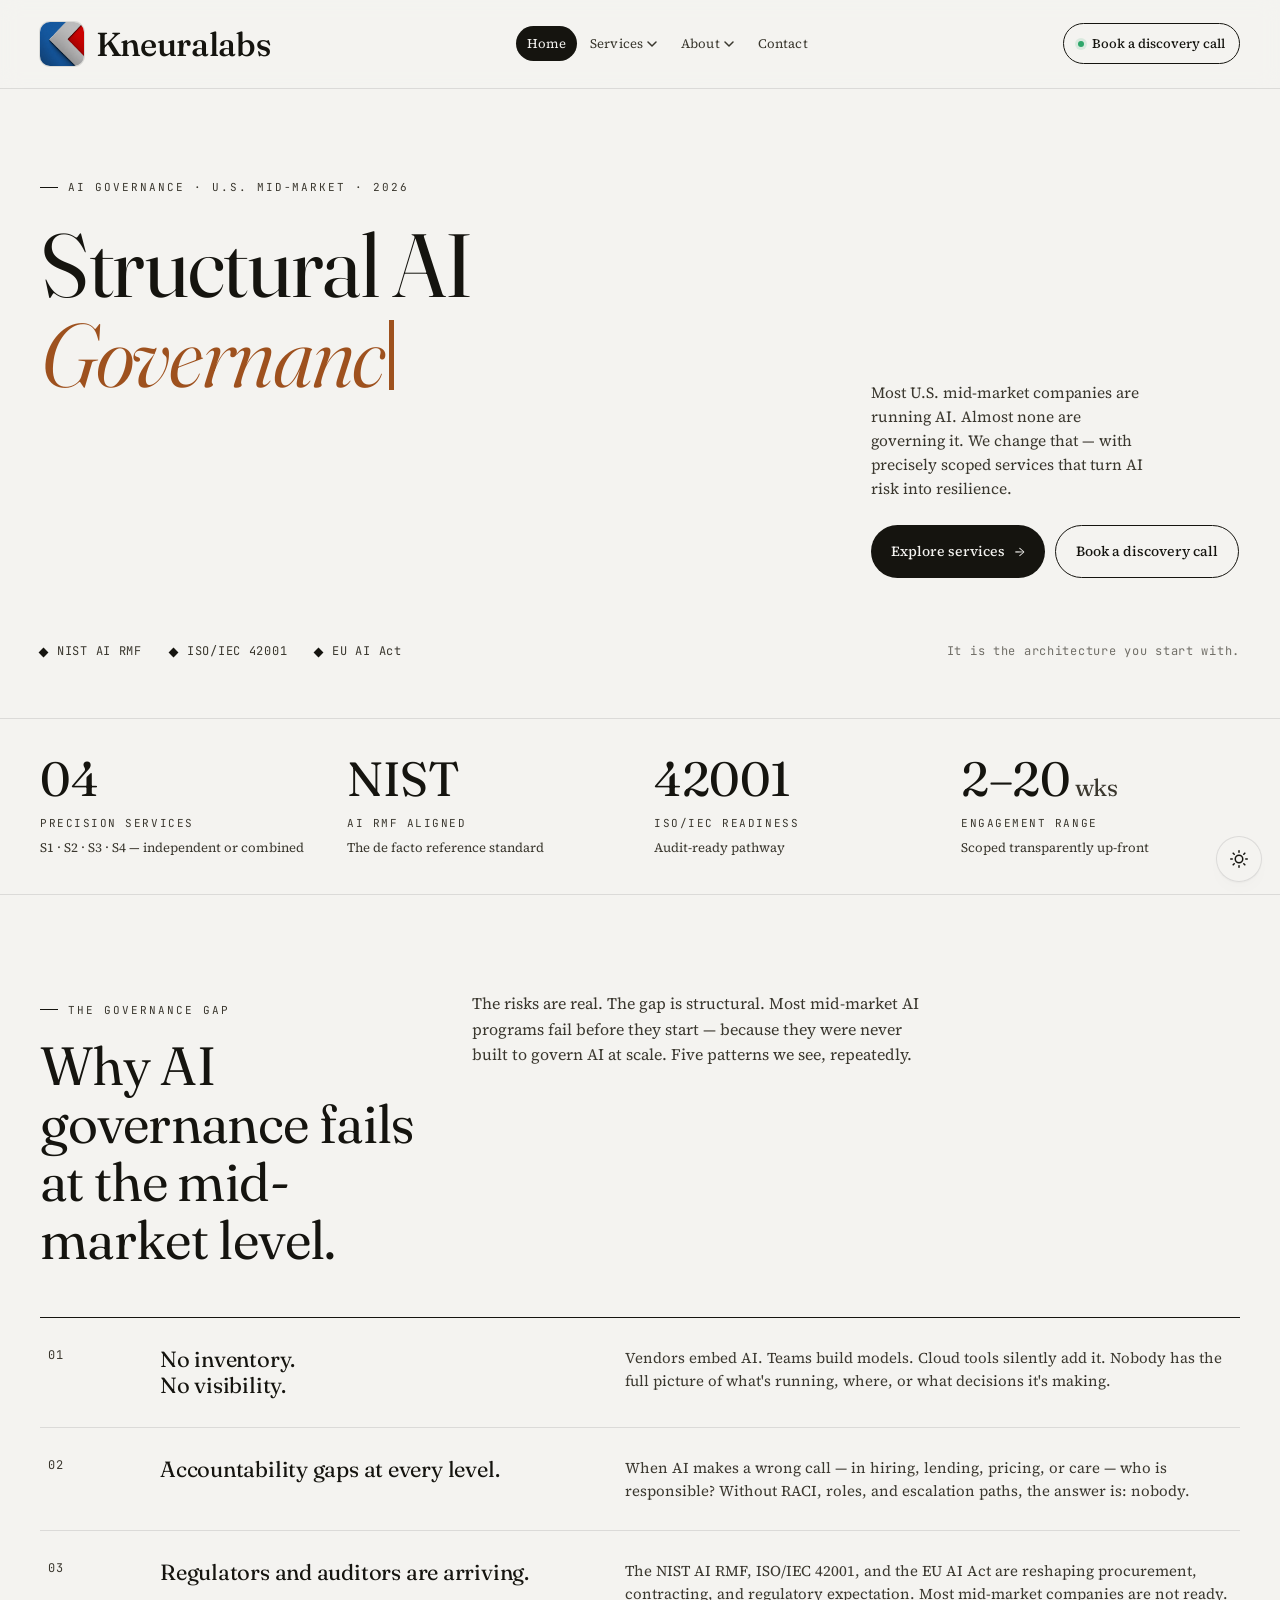
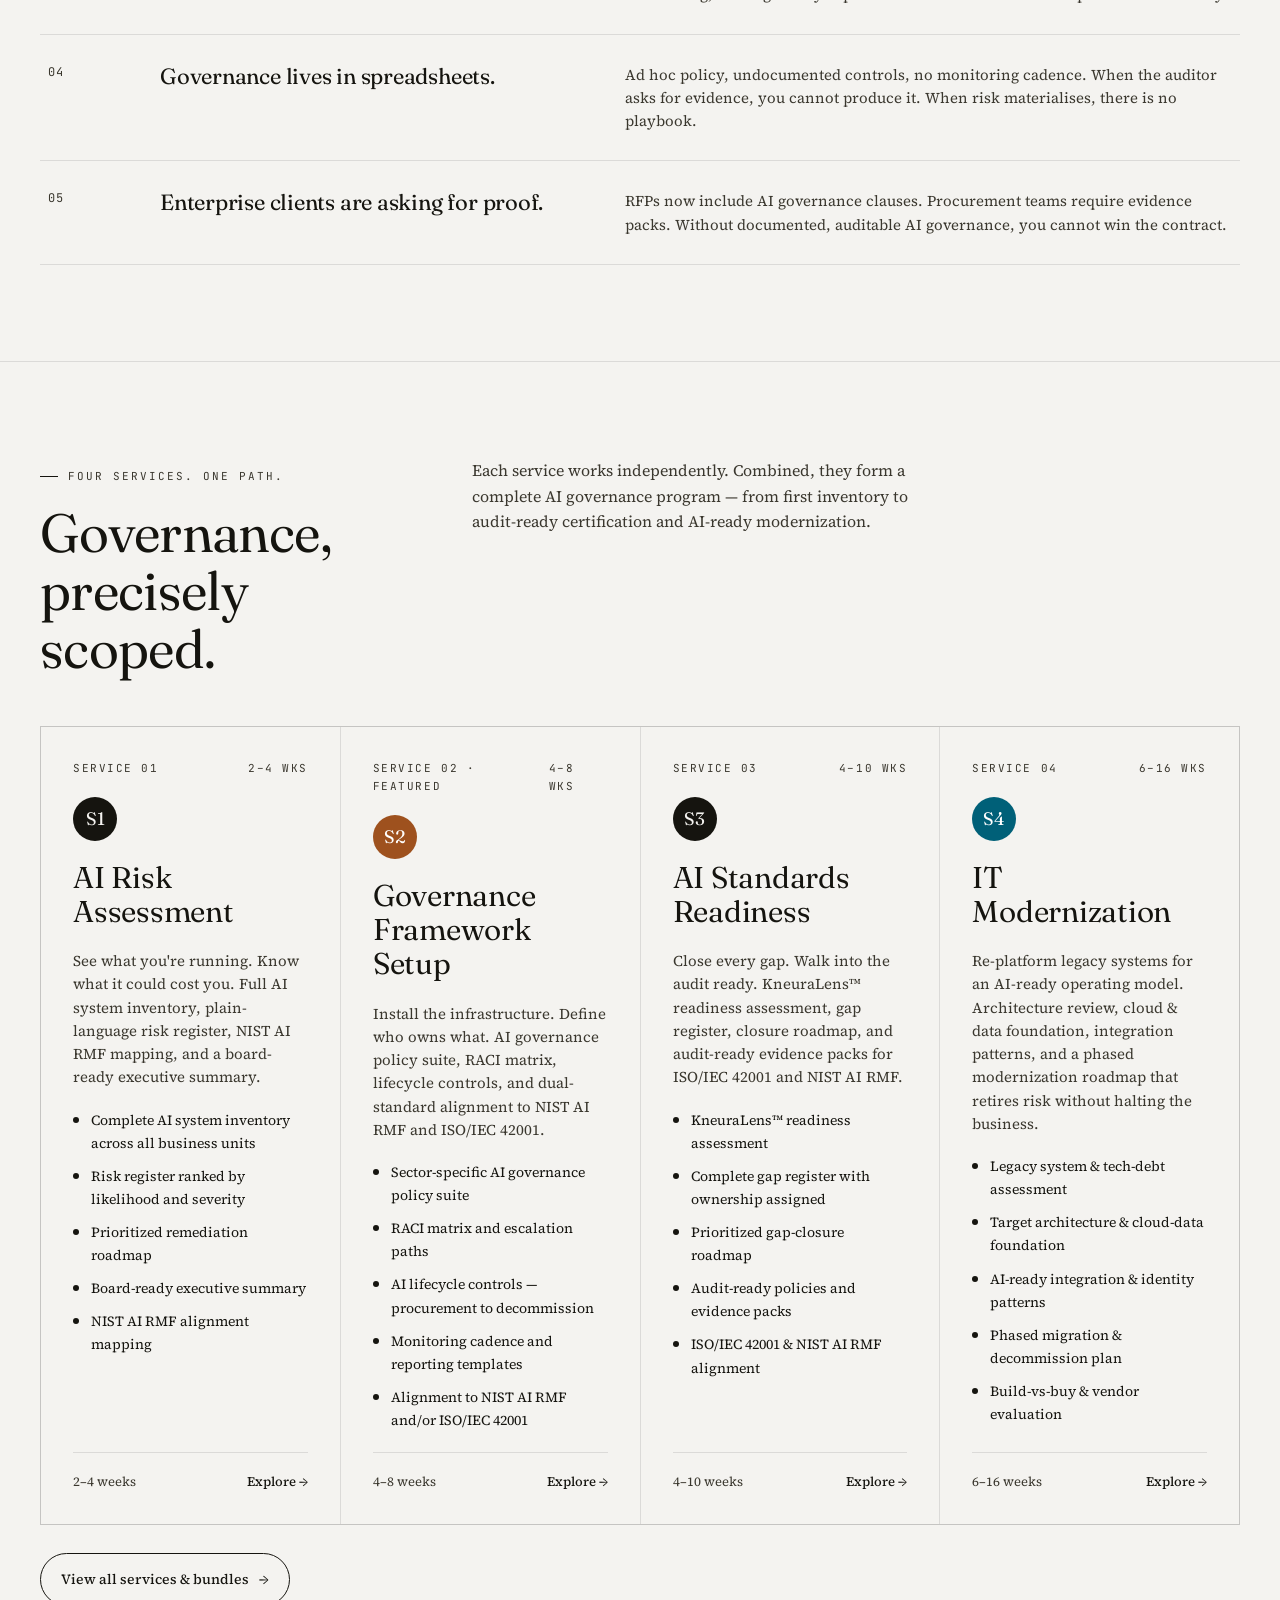
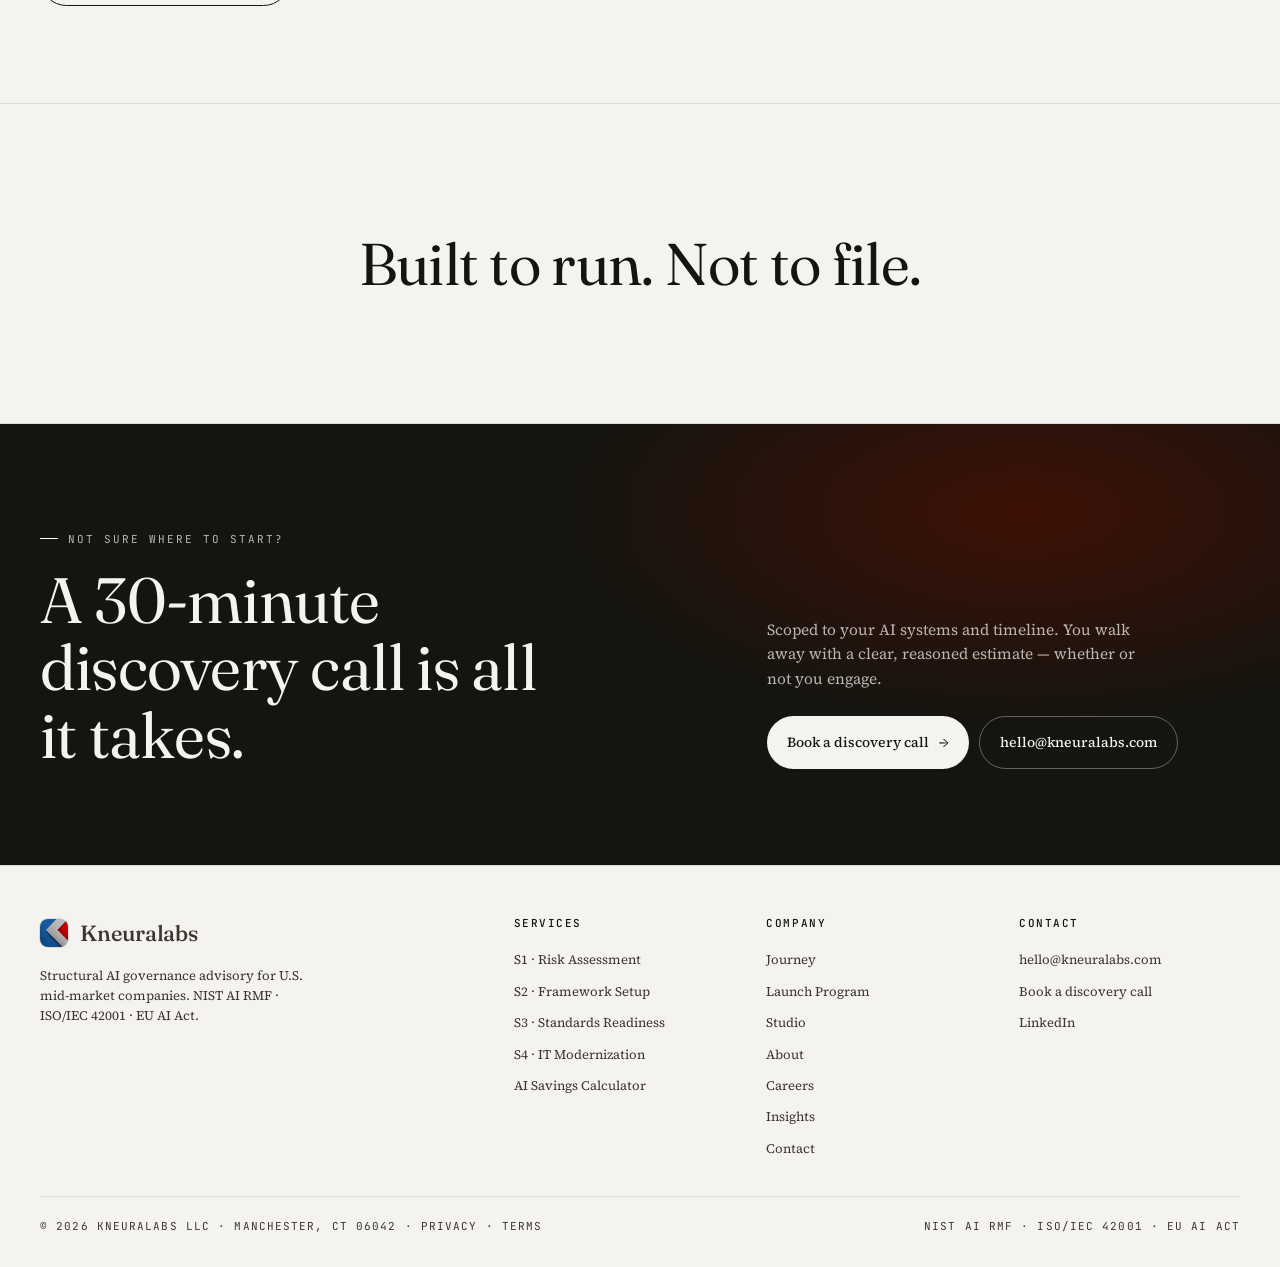
==== commit 2840bfcd: "Serif body type, soft-focus motion set, system-timed theme - Body text moves from Inter to Source Se" ====
--- a/index.html
+++ b/index.html
@@ -31,9 +31,9 @@
   <meta name="twitter:image" content="https://www.kneuralabs.com/assets/images/og-image.png" />
   <link rel="preconnect" href="https://fonts.googleapis.com" />
   <link rel="preconnect" href="https://fonts.gstatic.com" crossorigin />
-  <link rel="preload" as="style" href="https://fonts.googleapis.com/css2?family=Fraunces:ital,opsz,wght@0,9..144,300..600;1,9..144,300..600&family=Inter:ital,wght@0,300;0,400;0,500;0,600;0,700;1,300;1,400&family=JetBrains+Mono:wght@300;400;500&display=swap" />
-  <link rel="stylesheet" href="https://fonts.googleapis.com/css2?family=Fraunces:ital,opsz,wght@0,9..144,300..600;1,9..144,300..600&family=Inter:ital,wght@0,300;0,400;0,500;0,600;0,700;1,300;1,400&family=JetBrains+Mono:wght@300;400;500&display=swap" media="print" onload="this.media='all'" />
-  <noscript><link rel="stylesheet" href="https://fonts.googleapis.com/css2?family=Fraunces:ital,opsz,wght@0,9..144,300..600;1,9..144,300..600&family=Inter:ital,wght@0,300;0,400;0,500;0,600;0,700;1,300;1,400&family=JetBrains+Mono:wght@300;400;500&display=swap" /></noscript>
+  <link rel="preload" as="style" href="https://fonts.googleapis.com/css2?family=Fraunces:ital,opsz,wght@0,9..144,300..600;1,9..144,300..600&family=Source+Serif+4:ital,opsz,wght@0,8..60,300..600;1,8..60,300..500&family=JetBrains+Mono:wght@300;400;500&display=swap" />
+  <link rel="stylesheet" href="https://fonts.googleapis.com/css2?family=Fraunces:ital,opsz,wght@0,9..144,300..600;1,9..144,300..600&family=Source+Serif+4:ital,opsz,wght@0,8..60,300..600;1,8..60,300..500&family=JetBrains+Mono:wght@300;400;500&display=swap" media="print" onload="this.media='all'" />
+  <noscript><link rel="stylesheet" href="https://fonts.googleapis.com/css2?family=Fraunces:ital,opsz,wght@0,9..144,300..600;1,9..144,300..600&family=Source+Serif+4:ital,opsz,wght@0,8..60,300..600;1,8..60,300..500&family=JetBrains+Mono:wght@300;400;500&display=swap" /></noscript>
   <noscript><style>.sr,.reveal-char{opacity:1!important;transform:none!important;filter:none!important}</style></noscript>
   <link rel="stylesheet" href="css/variables.css" />
   <link rel="stylesheet" href="css/base.css" />
--- a/css/variables.css
+++ b/css/variables.css
@@ -1,7 +1,7 @@
 /* ============================================================
    Kneuralabs — Design tokens
    Editorial / structural system. Warm paper-and-ink palette,
-   sienna accent, Fraunces display + Inter text + JetBrains Mono.
+   sienna accent, Fraunces display + Source Serif 4 text + JetBrains Mono.
    ============================================================ */
 
 :root {
@@ -25,7 +25,7 @@
 
   /* ── Type ── */
   --serif: "Fraunces", "Iowan Old Style", Georgia, serif;
-  --sans:  "Inter", ui-sans-serif, system-ui, -apple-system, sans-serif;
+  --sans:  "Source Serif 4", "Iowan Old Style", "Palatino Linotype", Georgia, serif;
   --mono:  "JetBrains Mono", ui-monospace, SFMono-Regular, monospace;
 
   /* ── Motion ── */
--- a/css/base.css
+++ b/css/base.css
@@ -10,7 +10,6 @@
   background: var(--paper);
   color: var(--ink);
   font-family: var(--sans);
-  font-feature-settings: "ss01", "cv11";
 }
 
 html {
@@ -22,8 +21,8 @@
 html, body { overflow-x: clip; max-width: 100%; }
 
 body {
-  font-size: 16px;
-  line-height: 1.5;
+  font-size: 16.5px;
+  line-height: 1.65;
   -webkit-font-smoothing: antialiased;
   -moz-osx-font-smoothing: grayscale;
   transition: background-color 420ms var(--ease-out), color 420ms var(--ease-out);
--- a/css/layout.css
+++ b/css/layout.css
@@ -100,7 +100,7 @@
 /* Directional reveals translate vertically on narrow screens
    so nothing slides in from off-canvas on a phone. */
 @media (max-width: 720px) {
-  .sr-left, .sr-right { transform: translate3d(0, 20px, 0); }
+  .sr-left, .sr-right { transform: translate3d(0, 14px, 0); }
 }
 
 /* Landscape phones / short viewports — reclaim vertical space.
--- a/css/sections.css
+++ b/css/sections.css
@@ -525,22 +525,25 @@
   margin: 0;
 }
 
-/* ── Scroll reveal ── */
+/* ── Scroll reveal — soft-focus rise: content settles into sharpness ── */
 .sr {
   opacity: 0;
-  transform: translate3d(0, 26px, 0);
-  will-change: opacity, transform;
+  transform: translate3d(0, 14px, 0) scale(.995);
+  filter: blur(7px);
+  will-change: opacity, transform, filter;
   transition:
     opacity var(--dur-m) var(--ease-soft),
-    transform var(--dur-l) var(--ease-soft);
+    transform var(--dur-l) var(--ease-soft),
+    filter var(--dur-m) var(--ease-soft);
   transition-delay: var(--rd, 0ms);
 }
-.sr-left  { transform: translate3d(-26px, 0, 0); }
-.sr-right { transform: translate3d(26px, 0, 0); }
-.sr-scale { transform: scale(.96); }
+.sr-left  { transform: translate3d(-12px, 8px, 0); }
+.sr-right { transform: translate3d(12px, 8px, 0); }
+.sr-scale { transform: scale(.975); }
 .sr.revealed {
   opacity: 1;
   transform: none;
+  filter: none;
 }
 .sr.revealed { will-change: auto; }
 
@@ -574,13 +577,15 @@
 html.js:not(.is-ready) .svc-hero .eyebrow,
 html.js:not(.is-ready) .svc-hero .lede {
   opacity: 0;
-  transform: translate3d(0, 22px, 0);
+  transform: translate3d(0, 14px, 0);
+  filter: blur(7px);
 }
 .hero .eyebrow, .hero-side, .hero-actions, .marks,
 .svc-hero .eyebrow, .svc-hero .lede {
   transition:
     opacity var(--dur-m) var(--ease-soft),
-    transform var(--dur-l) var(--ease-soft);
+    transform var(--dur-l) var(--ease-soft),
+    filter var(--dur-m) var(--ease-soft);
 }
 html.is-ready .hero-side    { transition-delay: 90ms; }
 html.is-ready .hero-actions { transition-delay: 160ms; }
@@ -631,15 +636,15 @@
   html.js:not(.is-ready) .hero-actions,
   html.js:not(.is-ready) .marks,
   html.js:not(.is-ready) .svc-hero .eyebrow,
-  html.js:not(.is-ready) .svc-hero .lede { opacity: 1; transform: none; }
-}
-
-/* Stat number rise */
+  html.js:not(.is-ready) .svc-hero .lede { opacity: 1; transform: none; filter: none; }
+}
+
+/* Stat number rise — settles into focus */
 .stat.revealed .n { animation: numRise var(--dur-xl) var(--ease-soft) both; }
 @keyframes numRise {
-  0% { opacity: 0; transform: translateY(28px); }
+  0% { opacity: 0; transform: translateY(14px); filter: blur(8px); }
   60% { opacity: 1; }
-  100% { opacity: 1; transform: none; }
+  100% { opacity: 1; transform: none; filter: none; }
 }
 
 /* ============================================================
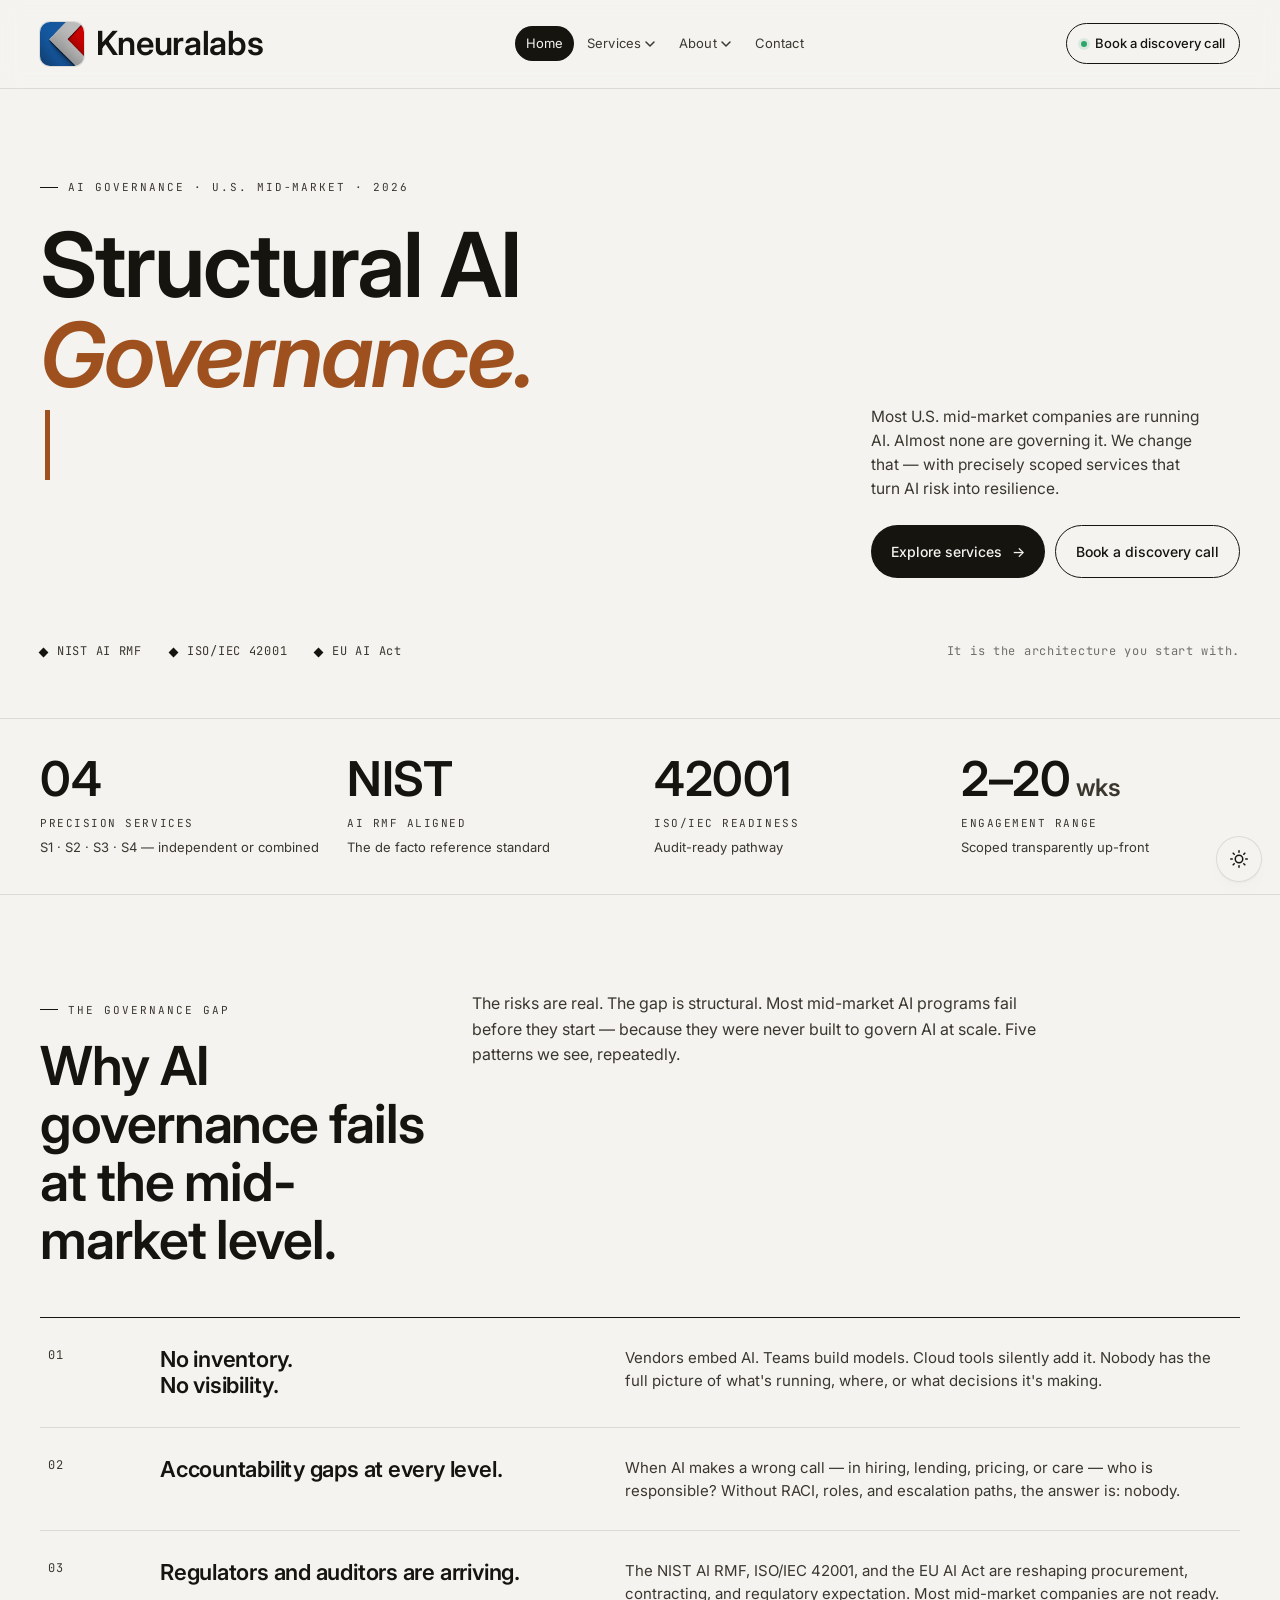
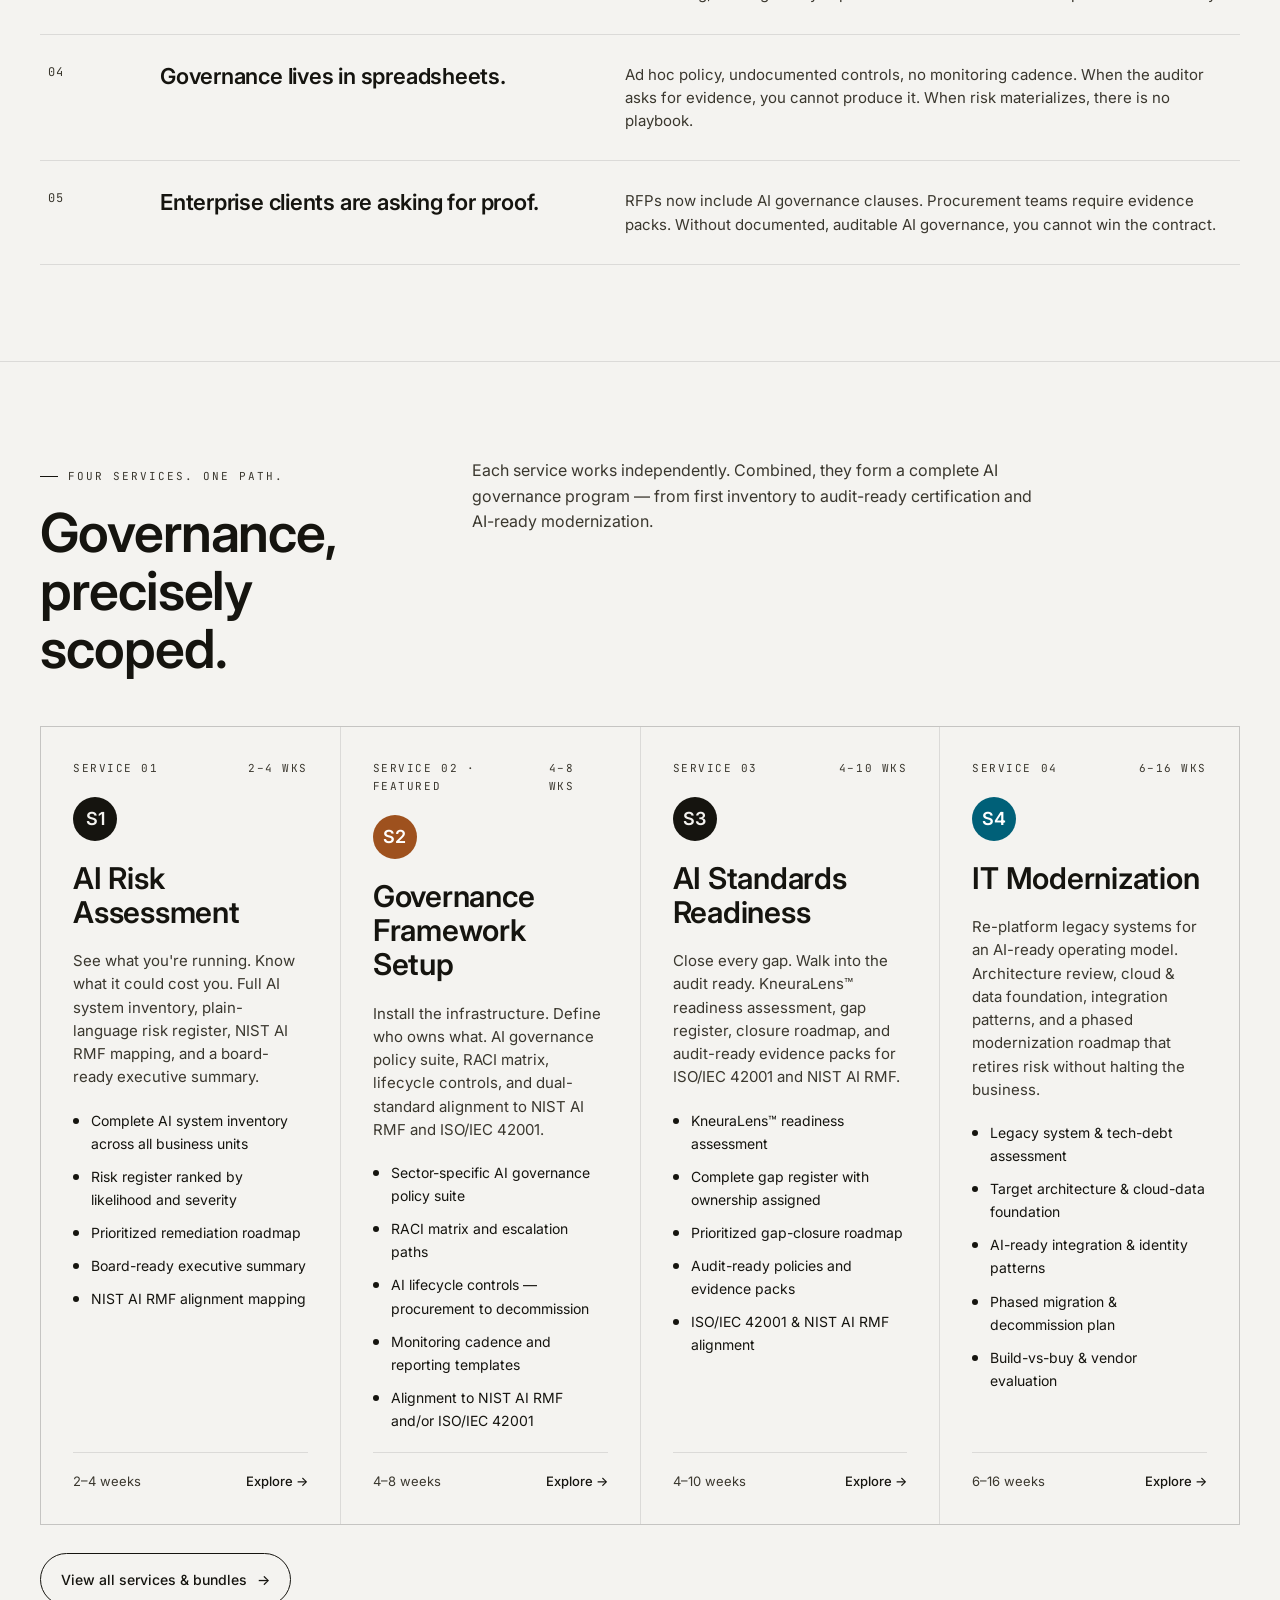
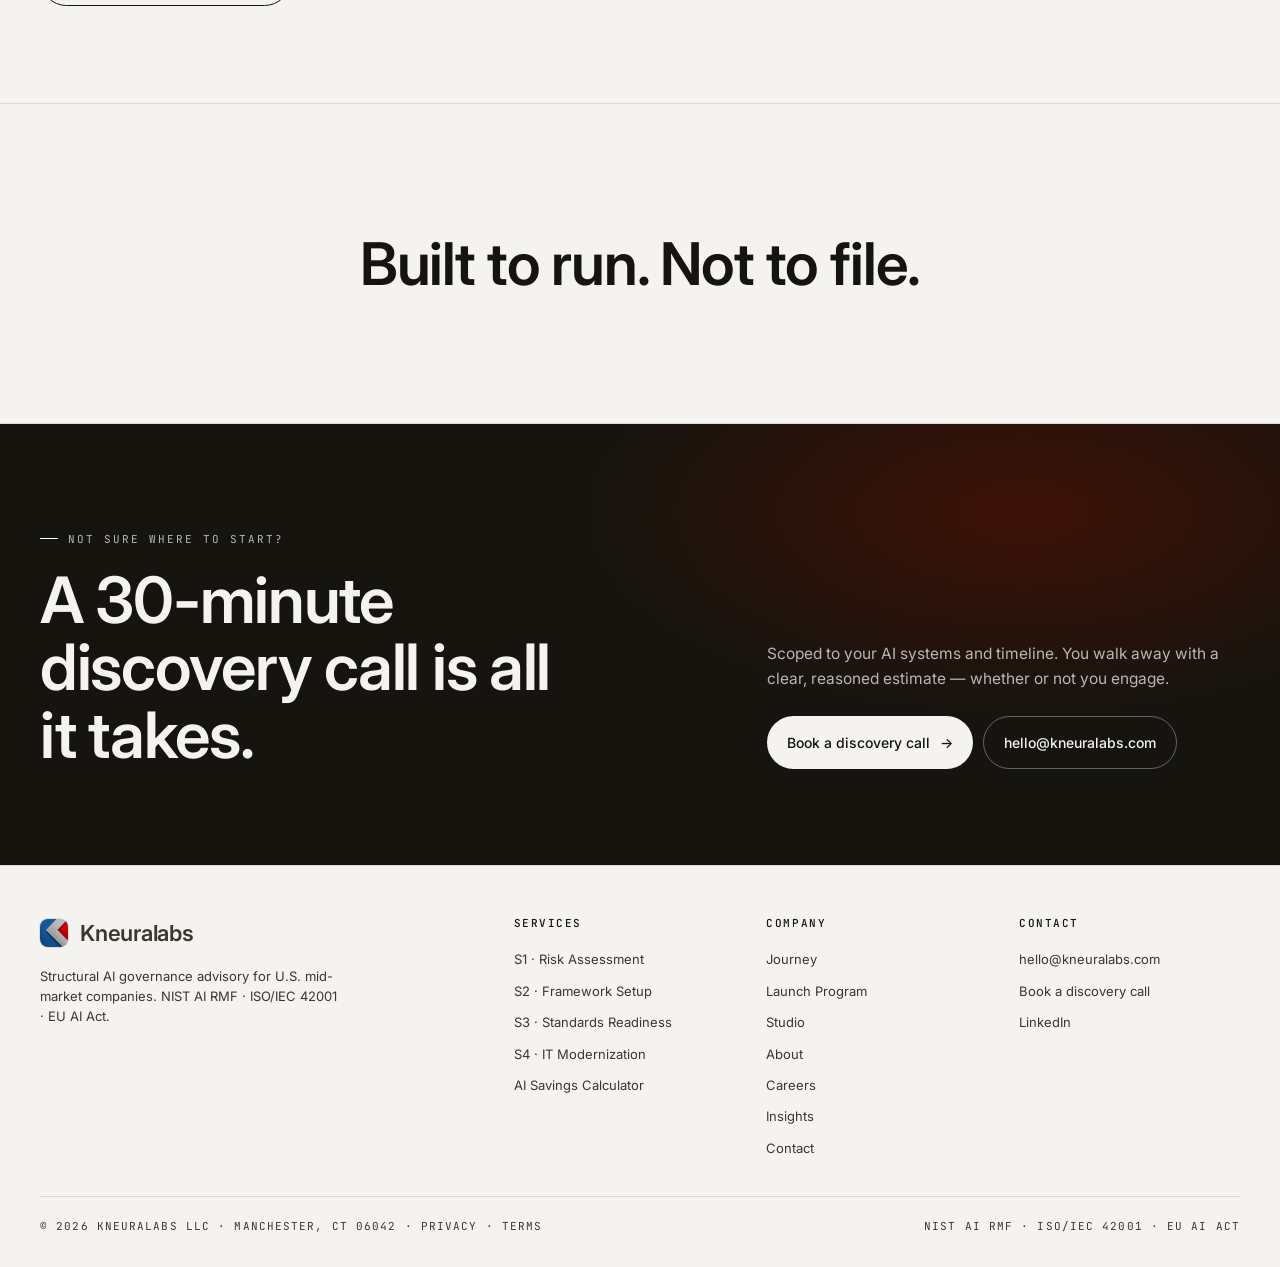
==== commit b5b4096f: "Apple-grade type system (Inter/SF stack) + content critique with fixes Typography: replace Fraunces " ====
--- a/index.html
+++ b/index.html
@@ -31,9 +31,9 @@
   <meta name="twitter:image" content="https://www.kneuralabs.com/assets/images/og-image.png" />
   <link rel="preconnect" href="https://fonts.googleapis.com" />
   <link rel="preconnect" href="https://fonts.gstatic.com" crossorigin />
-  <link rel="preload" as="style" href="https://fonts.googleapis.com/css2?family=Fraunces:ital,opsz,wght@0,9..144,300..600;1,9..144,300..600&family=Source+Serif+4:ital,opsz,wght@0,8..60,300..600;1,8..60,300..500&family=JetBrains+Mono:wght@300;400;500&display=swap" />
-  <link rel="stylesheet" href="https://fonts.googleapis.com/css2?family=Fraunces:ital,opsz,wght@0,9..144,300..600;1,9..144,300..600&family=Source+Serif+4:ital,opsz,wght@0,8..60,300..600;1,8..60,300..500&family=JetBrains+Mono:wght@300;400;500&display=swap" media="print" onload="this.media='all'" />
-  <noscript><link rel="stylesheet" href="https://fonts.googleapis.com/css2?family=Fraunces:ital,opsz,wght@0,9..144,300..600;1,9..144,300..600&family=Source+Serif+4:ital,opsz,wght@0,8..60,300..600;1,8..60,300..500&family=JetBrains+Mono:wght@300;400;500&display=swap" /></noscript>
+  <link rel="preload" as="style" href="https://fonts.googleapis.com/css2?family=Inter:ital,opsz,wght@0,14..32,100..900;1,14..32,100..900&family=JetBrains+Mono:wght@300;400;500&display=swap" />
+  <link rel="stylesheet" href="https://fonts.googleapis.com/css2?family=Inter:ital,opsz,wght@0,14..32,100..900;1,14..32,100..900&family=JetBrains+Mono:wght@300;400;500&display=swap" media="print" onload="this.media='all'" />
+  <noscript><link rel="stylesheet" href="https://fonts.googleapis.com/css2?family=Inter:ital,opsz,wght@0,14..32,100..900;1,14..32,100..900&family=JetBrains+Mono:wght@300;400;500&display=swap" /></noscript>
   <noscript><style>.sr,.reveal-char{opacity:1!important;transform:none!important;filter:none!important}</style></noscript>
   <link rel="stylesheet" href="css/variables.css" />
   <link rel="stylesheet" href="css/base.css" />
@@ -158,7 +158,7 @@
         </div>
         <div class="gap sr"><div class="idx">04</div>
           <h3>Governance lives in spreadsheets.</h3>
-          <p>Ad hoc policy, undocumented controls, no monitoring cadence. When the auditor asks for evidence, you cannot produce it. When risk materialises, there is no playbook.</p>
+          <p>Ad hoc policy, undocumented controls, no monitoring cadence. When the auditor asks for evidence, you cannot produce it. When risk materializes, there is no playbook.</p>
         </div>
         <div class="gap sr"><div class="idx">05</div>
           <h3>Enterprise clients are asking for proof.</h3>
--- a/css/variables.css
+++ b/css/variables.css
@@ -1,7 +1,8 @@
 /* ============================================================
    Kneuralabs — Design tokens
    Editorial / structural system. Warm paper-and-ink palette,
-   sienna accent, Fraunces display + Source Serif 4 text + JetBrains Mono.
+   sienna accent, Inter display & text (SF Pro native fallback)
+   + JetBrains Mono.
    ============================================================ */
 
 :root {
@@ -24,9 +25,9 @@
   --shadow-card:  0 1px 2px rgba(0,0,0,.04), 0 8px 24px -16px rgba(0,0,0,.18);
 
   /* ── Type ── */
-  --serif: "Fraunces", "Iowan Old Style", Georgia, serif;
-  --sans:  "Source Serif 4", "Iowan Old Style", "Palatino Linotype", Georgia, serif;
-  --mono:  "JetBrains Mono", ui-monospace, SFMono-Regular, monospace;
+  --display: "Inter", -apple-system, BlinkMacSystemFont, "SF Pro Display", "Segoe UI", Roboto, "Helvetica Neue", Arial, sans-serif;
+  --text:    "Inter", -apple-system, BlinkMacSystemFont, "SF Pro Text", "Segoe UI", Roboto, "Helvetica Neue", Arial, sans-serif;
+  --mono:    "JetBrains Mono", ui-monospace, SFMono-Regular, monospace;
 
   /* ── Motion ── */
   --ease-out:    cubic-bezier(.22, 1, .36, 1);
--- a/css/base.css
+++ b/css/base.css
@@ -9,7 +9,7 @@
   padding: 0;
   background: var(--paper);
   color: var(--ink);
-  font-family: var(--sans);
+  font-family: var(--text);
 }
 
 html {
--- a/css/layout.css
+++ b/css/layout.css
@@ -28,10 +28,10 @@
   margin-bottom: 48px;
 }
 .section-head h2 {
-  font-family: var(--serif);
-  font-weight: 380;
+  font-family: var(--display);
+  font-weight: 600;
   font-size: clamp(32px, 4.2vw, 56px);
-  letter-spacing: -.012em;
+  letter-spacing: -.02em;
   line-height: 1.08;
   margin-top: 18px;
 }
@@ -49,10 +49,10 @@
   border-bottom: 1px solid var(--rule);
 }
 .svc-hero h1 {
-  font-family: var(--serif);
-  font-weight: 380;
+  font-family: var(--display);
+  font-weight: 600;
   font-size: clamp(40px, 6vw, 84px);
-  letter-spacing: -.015em;
+  letter-spacing: -.022em;
   margin: 18px 0 0;
   line-height: 1.05;
   text-wrap: balance;
--- a/css/components.css
+++ b/css/components.css
@@ -36,9 +36,9 @@
   display: flex;
   align-items: center;
   gap: 12px;
-  font-family: var(--serif);
+  font-family: var(--display);
   font-size: clamp(24px, 2.6vw, 34px);
-  font-weight: 500;
+  font-weight: 600;
   letter-spacing: -.01em;
   line-height: 1;
   flex: none;
@@ -197,8 +197,8 @@
   gap: 20px;
   align-items: center;
   padding: 24px 8px;
-  font-family: var(--serif);
-  font-weight: 400;
+  font-family: var(--display);
+  font-weight: 600;
   font-size: 22px;
   letter-spacing: -.01em;
 }
@@ -251,7 +251,7 @@
 }
 .q-index a:hover, .q-index a:focus-visible { background: var(--paper-2); padding-left: 16px; outline: none; }
 .q-index .qn { font-family: var(--mono); font-size: 11px; letter-spacing: .14em; color: var(--ink-2); }
-.q-index .qt { font-family: var(--serif); font-weight: 400; font-size: 21px; letter-spacing: -.01em; }
+.q-index .qt { font-family: var(--display); font-weight: 600; font-size: 21px; letter-spacing: -.01em; }
 .q-index .go {
   width: 28px; height: 28px;
   border-radius: 50%;
@@ -342,8 +342,8 @@
 }
 html[data-theme="dark"] form.card { border-color: rgba(255,255,255,.08); }
 form.card h3 {
-  font-family: var(--serif);
-  font-weight: 400;
+  font-family: var(--display);
+  font-weight: 600;
   font-size: 22px;
   letter-spacing: -.01em;
   margin: 0 0 4px;
@@ -412,7 +412,7 @@
   text-align: left;
 }
 .form-success svg { stroke: var(--accent); }
-.form-success h3 { font-family: var(--serif); font-size: 24px; font-weight: 400; margin: 4px 0 0; }
+.form-success h3 { font-family: var(--display); font-size: 24px; font-weight: 600; margin: 4px 0 0; }
 .form-success p { color: var(--ink-2); font-size: 15px; line-height: 1.6; }
 .form-success a { color: var(--ink); font-weight: 500; text-decoration: underline; text-underline-offset: 3px; }
 
@@ -658,9 +658,9 @@
   display: flex;
   align-items: center;
   gap: 16px;
-  font-family: var(--serif);
+  font-family: var(--display);
   font-size: clamp(22px, 7vw, 32px);
-  font-weight: 400;
+  font-weight: 600;
   letter-spacing: -.03em;
   color: var(--ink-2);
   padding: 14px 0;
@@ -685,7 +685,7 @@
 }
 .mobile-nav a::after {
   content: "→";
-  font-family: var(--sans);
+  font-family: var(--text);
   font-size: 17px;
   font-weight: 400;
   letter-spacing: 0;
@@ -841,7 +841,7 @@
   background: var(--ink);
   color: var(--paper);
   border-radius: 999px;
-  font-family: var(--sans);
+  font-family: var(--text);
   font-size: 14px;
   font-weight: 500;
   letter-spacing: .01em;
--- a/css/sections.css
+++ b/css/sections.css
@@ -17,15 +17,15 @@
   align-items: end;
 }
 h1.display {
-  font-family: var(--serif);
-  font-weight: 380;
+  font-family: var(--display);
+  font-weight: 600;
   font-size: clamp(48px, 7vw, 112px);
   line-height: 1;
-  letter-spacing: -.015em;
+  letter-spacing: -.022em;
   margin: 24px 0 0;
   text-wrap: balance;
 }
-h1.display em { font-style: italic; font-weight: 340; color: var(--accent); }
+h1.display em { font-style: italic; font-weight: 600; color: var(--accent); }
 .hero-side {
   font-size: 15.5px;
   color: var(--ink-2);
@@ -73,11 +73,11 @@
 .stats { padding-top: 36px; padding-bottom: 36px; border-bottom: 1px solid var(--rule); }
 .stats-grid { display: grid; grid-template-columns: repeat(4, 1fr); gap: 28px; }
 .stat .n {
-  font-family: var(--serif);
+  font-family: var(--display);
   font-size: 48px;
   line-height: 1;
   letter-spacing: -.01em;
-  font-weight: 400;
+  font-weight: 600;
   display: inline-block;
 }
 .stat .l {
@@ -106,8 +106,8 @@
 .gap:hover { background: var(--hover-fill); }
 .gap .idx { font-family: var(--mono); font-size: 12px; letter-spacing: .1em; color: var(--ink-2); }
 .gap h3 {
-  font-family: var(--serif);
-  font-weight: 400;
+  font-family: var(--display);
+  font-weight: 600;
   font-size: 22px;
   letter-spacing: -.01em;
   line-height: 1.2;
@@ -156,9 +156,9 @@
   border-radius: 50%;
   background: var(--ink);
   color: var(--paper);
-  font-family: var(--serif);
+  font-family: var(--display);
   font-size: 18px;
-  font-weight: 400;
+  font-weight: 600;
   transition: transform var(--dur-s) var(--ease-soft);
 }
 html[data-theme="dark"] .svc .id { color: #0B0C0F; }
@@ -168,8 +168,8 @@
 html[data-theme="dark"] .svc .id.alt { color: var(--on-accent); }
 .svc:hover .id { transform: scale(1.06); }
 .svc h3 {
-  font-family: var(--serif);
-  font-weight: 380;
+  font-family: var(--display);
+  font-weight: 600;
   font-size: 30px;
   letter-spacing: -.008em;
   line-height: 1.14;
@@ -223,18 +223,18 @@
 .svc-row { padding-top: 64px; padding-bottom: 64px; border-bottom: 1px solid var(--rule); }
 .svc-row-grid { display: grid; grid-template-columns: .9fr 1.1fr; gap: 64px; }
 .svc-row .id-big {
-  font-family: var(--serif);
+  font-family: var(--display);
   font-size: 140px;
   line-height: .9;
   letter-spacing: -.02em;
   color: var(--accent);
-  font-weight: 300;
+  font-weight: 200;
 }
 .svc-row h2 {
-  font-family: var(--serif);
-  font-weight: 380;
+  font-family: var(--display);
+  font-weight: 600;
   font-size: 42px;
-  letter-spacing: -.012em;
+  letter-spacing: -.02em;
   margin: 8px 0 14px;
   line-height: 1.08;
 }
@@ -280,7 +280,7 @@
 .deliv:hover { background: var(--paper-2); transform: translateY(-2px); }
 html[data-theme="dark"] .deliv:hover { box-shadow: var(--shadow-card); }
 .deliv .n { font-family: var(--mono); font-size: 11px; letter-spacing: .14em; color: var(--ink-2); }
-.deliv h4 { font-family: var(--serif); font-weight: 400; font-size: 18px; margin: 0; letter-spacing: -.01em; line-height: 1.25; }
+.deliv h4 { font-family: var(--display); font-weight: 600; font-size: 18px; margin: 0; letter-spacing: -.01em; line-height: 1.25; }
 .deliv p { font-size: 13.5px; color: var(--ink-2); line-height: 1.5; }
 @media (max-width: 980px) { .svc-row-grid { grid-template-columns: 1fr; gap: 28px; } .svc-row .id-big { font-size: 96px; } }
 @media (max-width: 680px) { .deliverables { grid-template-columns: 1fr; } }
@@ -313,7 +313,7 @@
   color: var(--ink-2);
   padding-top: 6px;
 }
-.t-body h3 { font-family: var(--serif); font-weight: 400; font-size: 24px; letter-spacing: -.01em; margin: 0 0 6px; line-height: 1.2; }
+.t-body h3 { font-family: var(--display); font-weight: 600; font-size: 24px; letter-spacing: -.01em; margin: 0 0 6px; line-height: 1.2; }
 .t-body p { color: var(--ink-2); font-size: 15px; line-height: 1.6; max-width: 60ch; }
 @media (max-width: 720px) {
   .timeline::before { left: 60px; }
@@ -381,7 +381,7 @@
   margin-top: 40px;
 }
 .princ > div { background: var(--paper); padding: 28px; min-height: 200px; }
-.princ h4 { font-family: var(--serif); font-weight: 400; font-size: 22px; margin: 14px 0 8px; letter-spacing: -.01em; }
+.princ h4 { font-family: var(--display); font-weight: 600; font-size: 22px; margin: 14px 0 8px; letter-spacing: -.01em; }
 .princ p { font-size: 14.5px; color: var(--ink-2); line-height: 1.55; }
 .princ .num { font-family: var(--mono); font-size: 11px; letter-spacing: .14em; color: var(--accent); }
 @media (max-width: 1080px) and (min-width: 561px) { .princ { grid-template-columns: repeat(2, 1fr); } }
@@ -396,10 +396,10 @@
   padding-bottom: 72px;
 }
 .contact-grid h1 {
-  font-family: var(--serif);
-  font-weight: 380;
+  font-family: var(--display);
+  font-weight: 600;
   font-size: clamp(36px, 5vw, 68px);
-  letter-spacing: -.012em;
+  letter-spacing: -.02em;
   line-height: 1.06;
   margin: 18px 0 18px;
 }
@@ -445,10 +445,10 @@
 html[data-theme="dark"] .cta-strip .eyebrow .tick { background: var(--ink); }
 .cta-grid { display: grid; grid-template-columns: 1.4fr 1fr; gap: 64px; align-items: end; }
 .cta-strip h2 {
-  font-family: var(--serif);
-  font-weight: 380;
+  font-family: var(--display);
+  font-weight: 600;
   font-size: clamp(36px, 5vw, 72px);
-  letter-spacing: -.012em;
+  letter-spacing: -.02em;
   line-height: 1.06;
   margin-top: 18px;
 }
@@ -468,16 +468,16 @@
 .prose { max-width: 72ch; }
 .prose > * + * { margin-top: 18px; }
 .prose h2 {
-  font-family: var(--serif);
-  font-weight: 400;
+  font-family: var(--display);
+  font-weight: 600;
   font-size: clamp(26px, 3vw, 38px);
-  letter-spacing: -.015em;
+  letter-spacing: -.022em;
   margin-top: 56px;
   line-height: 1.15;
 }
 .prose h3 {
-  font-family: var(--serif);
-  font-weight: 400;
+  font-family: var(--display);
+  font-weight: 600;
   font-size: 22px;
   letter-spacing: -.01em;
   margin-top: 36px;
@@ -505,7 +505,7 @@
 }
 .card-grid > article:hover { background: var(--paper-2); }
 .card-grid .n { font-family: var(--mono); font-size: 11px; letter-spacing: .14em; color: var(--accent); text-transform: uppercase; }
-.card-grid h3 { font-family: var(--serif); font-weight: 400; font-size: 22px; letter-spacing: -.01em; margin: 0; }
+.card-grid h3 { font-family: var(--display); font-weight: 600; font-size: 22px; letter-spacing: -.01em; margin: 0; }
 .card-grid p { color: var(--ink-2); font-size: 14.5px; line-height: 1.55; margin: 0; }
 .card-grid .role-meta { font-family: var(--mono); font-size: 11px; letter-spacing: .12em; text-transform: uppercase; color: var(--ink-2); margin-top: auto; padding-top: 14px; border-top: 1px solid var(--rule); }
 
@@ -516,10 +516,10 @@
   text-align: center;
 }
 .statement-line {
-  font-family: var(--serif);
-  font-weight: 380;
+  font-family: var(--display);
+  font-weight: 600;
   font-size: clamp(32px, 4.6vw, 68px);
-  letter-spacing: -.012em;
+  letter-spacing: -.02em;
   line-height: 1.08;
   text-wrap: balance;
   margin: 0;
